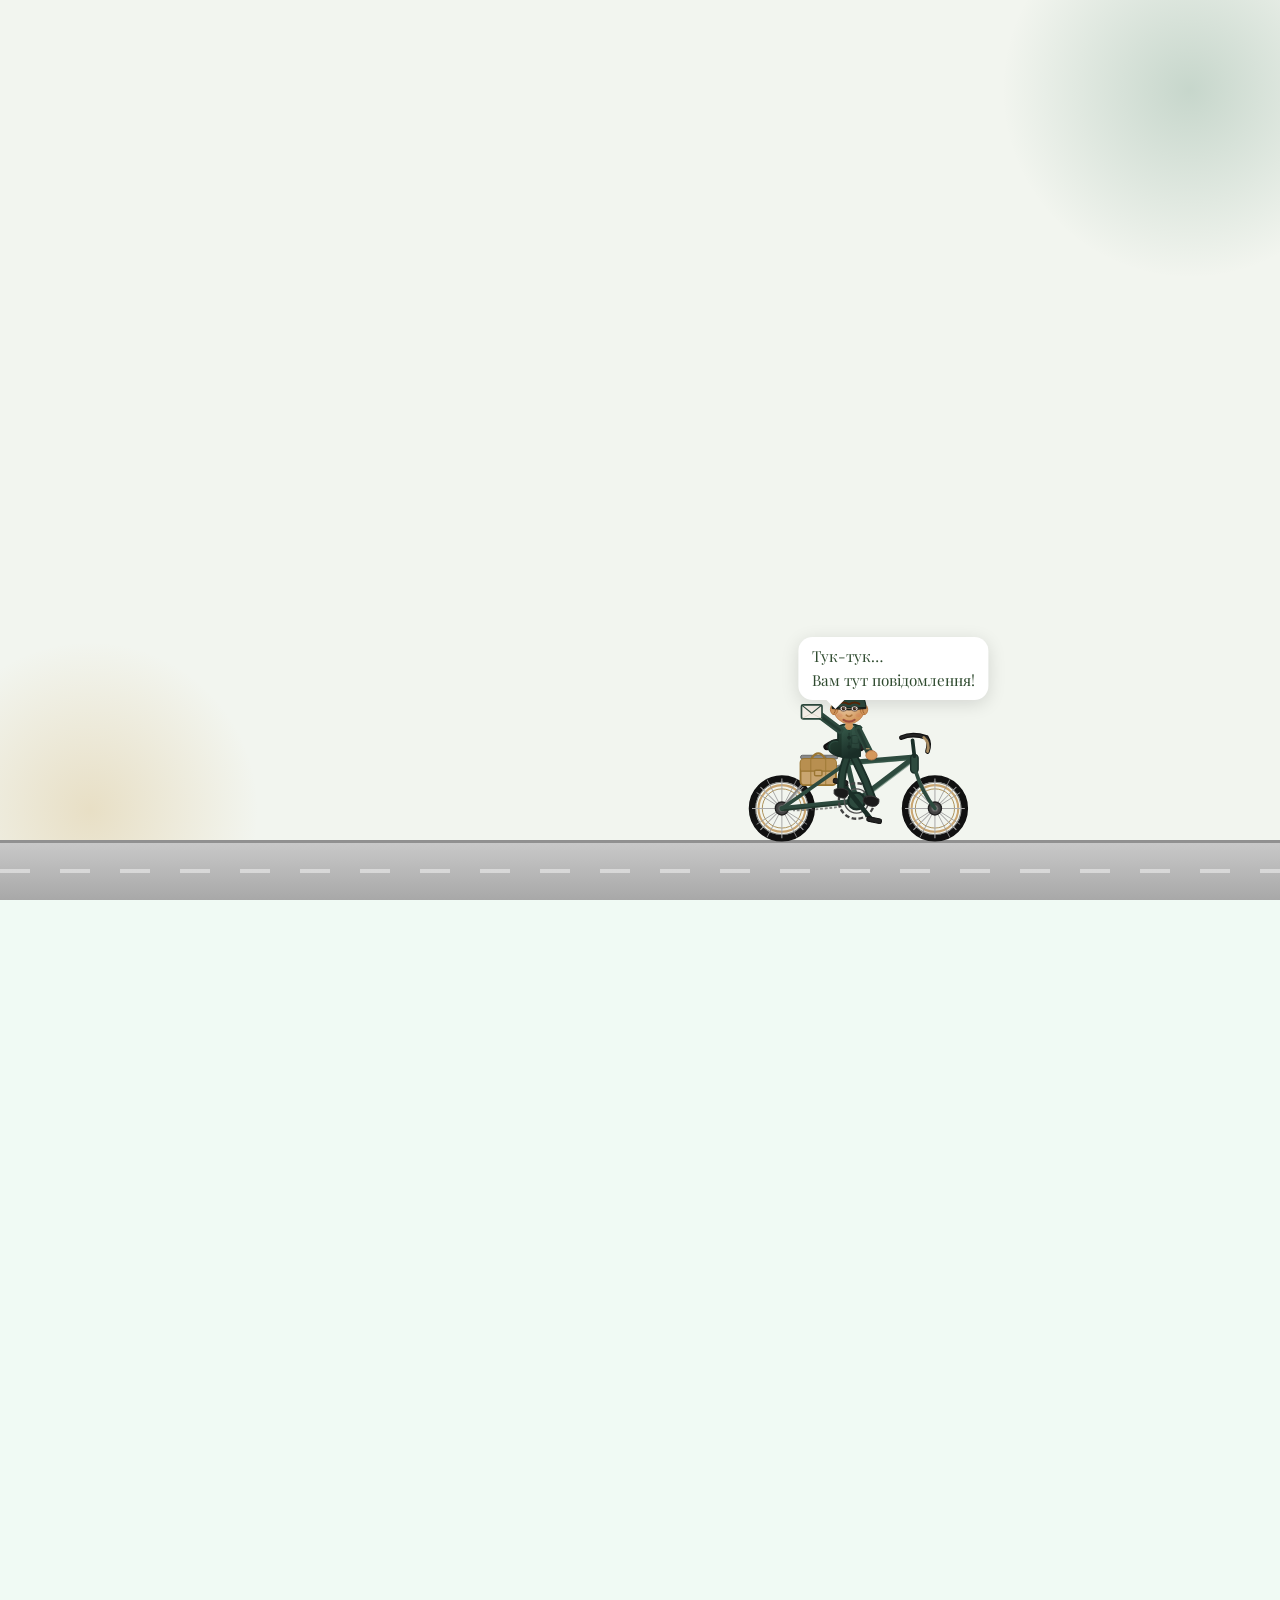
==== index.html @ 5d160efc "Update index.html" ====
<!DOCTYPE html>
<html lang="en">
<head>
  <meta charset="UTF-8">
  <meta name="viewport" content="width=device-width, initial-scale=1.0">
  <title>Михайло &amp; Яна — Весілля · 23 серпня 2026</title>
  <link rel="preconnect" href="https://fonts.googleapis.com">
  <link rel="preconnect" href="https://fonts.gstatic.com" crossorigin>
  <link href="https://fonts.googleapis.com/css2?family=Playfair+Display:ital,wght@0,300;0,400;0,700;1,400;1,700&display=swap" rel="stylesheet">
  <link rel="stylesheet" href="styles.css">
</head>
<body>

<!-- ═══ INTRO OVERLAY ═══ -->
<div id="intro-overlay">
  <div class="orb orb-top"></div>
  <div class="orb orb-bot"></div>
  <div id="road"></div>

  <!-- Bicycle postman (realistic, dark green) -->
  <div id="postman-group">
    <div id="speechBubble">Тук-тук…<br>Вам тут повідомлення!</div>
    <svg id="postman-svg" viewBox="0 0 300 185" xmlns="http://www.w3.org/2000/svg">
      <defs>
        <radialGradient id="pgSkin" cx="40%" cy="35%" r="60%">
          <stop offset="0%" stop-color="#f8dfc0"/>
          <stop offset="100%" stop-color="#d4985c"/>
        </radialGradient>
        <linearGradient id="pgJacket" x1="0" y1="0" x2="0.5" y2="1">
          <stop offset="0%" stop-color="#3d6654"/>
          <stop offset="100%" stop-color="#1a2e27"/>
        </linearGradient>
      </defs>

      <!-- ── REAR WHEEL ── -->
      <g class="wheel" style="transform-origin:68px 128px">
        <circle cx="68" cy="128" r="32" fill="none" stroke="#111" stroke-width="7"/>
        <circle cx="68" cy="128" r="28" fill="none" stroke="#222" stroke-width="0.6"/>
        <circle cx="68" cy="128" r="25" fill="none" stroke="#c9a570" stroke-width="2.2"/>
        <circle cx="68" cy="128" r="21" fill="none" stroke="#a08040" stroke-width="0.9"/>
        <!-- 8 spokes -->
        <line x1="68" y1="96"  x2="68"  y2="160" stroke="#aaa" stroke-width="1.1"/>
        <line x1="36" y1="128" x2="100" y2="128" stroke="#aaa" stroke-width="1.1"/>
        <line x1="45" y1="105" x2="91"  y2="151" stroke="#aaa" stroke-width="1.1"/>
        <line x1="91" y1="105" x2="45"  y2="151" stroke="#aaa" stroke-width="1.1"/>
        <line x1="52" y1="97"  x2="84"  y2="159" stroke="#999" stroke-width="0.9"/>
        <line x1="84" y1="97"  x2="52"  y2="159" stroke="#999" stroke-width="0.9"/>
        <line x1="41" y1="111" x2="95"  y2="145" stroke="#999" stroke-width="0.9"/>
        <line x1="95" y1="111" x2="41"  y2="145" stroke="#999" stroke-width="0.9"/>
        <!-- Hub -->
        <circle cx="68" cy="128" r="7"   fill="#444" stroke="#222" stroke-width="1.5"/>
        <circle cx="68" cy="128" r="3.5" fill="#777" stroke="#555" stroke-width="0.8"/>
        <circle cx="68" cy="128" r="1.5" fill="#aaa"/>
      </g>

      <!-- ── FRONT WHEEL ── -->
      <g class="wheel" style="transform-origin:232px 128px">
        <circle cx="232" cy="128" r="32" fill="none" stroke="#111" stroke-width="7"/>
        <circle cx="232" cy="128" r="28" fill="none" stroke="#222" stroke-width="0.6"/>
        <circle cx="232" cy="128" r="25" fill="none" stroke="#c9a570" stroke-width="2.2"/>
        <circle cx="232" cy="128" r="21" fill="none" stroke="#a08040" stroke-width="0.9"/>
        <line x1="232" y1="96"  x2="232" y2="160" stroke="#aaa" stroke-width="1.1"/>
        <line x1="200" y1="128" x2="264" y2="128" stroke="#aaa" stroke-width="1.1"/>
        <line x1="209" y1="105" x2="255" y2="151" stroke="#aaa" stroke-width="1.1"/>
        <line x1="255" y1="105" x2="209" y2="151" stroke="#aaa" stroke-width="1.1"/>
        <line x1="216" y1="97"  x2="248" y2="159" stroke="#999" stroke-width="0.9"/>
        <line x1="248" y1="97"  x2="216" y2="159" stroke="#999" stroke-width="0.9"/>
        <line x1="205" y1="111" x2="259" y2="145" stroke="#999" stroke-width="0.9"/>
        <line x1="259" y1="111" x2="205" y2="145" stroke="#999" stroke-width="0.9"/>
        <circle cx="232" cy="128" r="7"   fill="#444" stroke="#222" stroke-width="1.5"/>
        <circle cx="232" cy="128" r="3.5" fill="#777" stroke="#555" stroke-width="0.8"/>
        <circle cx="232" cy="128" r="1.5" fill="#aaa"/>
      </g>

      <!-- ── REAR RACK ── -->
      <line x1="68"  y1="128" x2="100" y2="90"  stroke="#888" stroke-width="2.2" stroke-linecap="round"/>
      <line x1="100" y1="90"  x2="130" y2="82"  stroke="#888" stroke-width="2.2" stroke-linecap="round"/>
      <rect x="88" y="71" width="40" height="4" rx="2" fill="#888" stroke="#666" stroke-width="1"/>
      <line x1="100" y1="72" x2="100" y2="75" stroke="#666" stroke-width="1.2"/>
      <line x1="115" y1="72" x2="115" y2="75" stroke="#666" stroke-width="1.2"/>

      <!-- ── MAILBAG ── -->
      <rect x="88" y="75" width="38" height="28" rx="4" fill="#c9a570" stroke="#9a7530" stroke-width="2"/>
      <rect x="88" y="75" width="38" height="13" rx="4" fill="#b88f50"/>
      <line x1="88"  y1="88" x2="126" y2="88" stroke="#9a7530" stroke-width="1.5"/>
      <line x1="99"  y1="75" x2="99"  y2="103" stroke="#9a7530" stroke-width="0.9"/>
      <line x1="115" y1="75" x2="115" y2="103" stroke="#9a7530" stroke-width="0.9"/>
      <path d="M100,74 Q107,64 114,74" fill="none" stroke="#9a7530" stroke-width="2.5" stroke-linecap="round"/>
      <rect x="103" y="87" width="8" height="6" rx="1.5" fill="#c9a570" stroke="#9a7530" stroke-width="1.5"/>

      <!-- ── BICYCLE FRAME ── -->
      <line x1="148" y1="120" x2="68"  y2="128" stroke="#2d4a3e" stroke-width="5.5" stroke-linecap="round"/>
      <line x1="148" y1="122" x2="68"  y2="130" stroke="#1a2d22" stroke-width="1.8" stroke-linecap="round" opacity="0.6"/>
      <line x1="68"  y1="128" x2="138" y2="79"  stroke="#2d4a3e" stroke-width="4"   stroke-linecap="round"/>
      <line x1="138" y1="79"  x2="148" y2="120" stroke="#2d4a3e" stroke-width="5.5" stroke-linecap="round"/>
      <line x1="138" y1="79"  x2="210" y2="73"  stroke="#2d4a3e" stroke-width="5.5" stroke-linecap="round"/>
      <line x1="140" y1="81"  x2="210" y2="75"  stroke="#3d6050" stroke-width="2"   stroke-linecap="round" opacity="0.5"/>
      <line x1="210" y1="73"  x2="148" y2="120" stroke="#2d4a3e" stroke-width="5.5" stroke-linecap="round"/>
      <line x1="212" y1="75"  x2="150" y2="122" stroke="#3d6050" stroke-width="2"   stroke-linecap="round" opacity="0.5"/>
      <!-- Head tube -->
      <rect x="206" y="70" width="8" height="20" rx="4" fill="#2d4a3e" stroke="#1a2e27" stroke-width="1.5"/>
      <!-- Fork (curved) -->
      <path d="M212,90 Q218,110 232,128" fill="none" stroke="#2d4a3e" stroke-width="4" stroke-linecap="round"/>
      <!-- BB shell -->
      <circle cx="148" cy="120" r="9" fill="#2d4a3e" stroke="#1a2e27" stroke-width="2.5"/>
      <!-- Chain ring -->
      <circle cx="148" cy="120" r="19" fill="none" stroke="#444" stroke-width="2.5" stroke-dasharray="5 2.5"/>
      <circle cx="148" cy="120" r="13" fill="none" stroke="#555" stroke-width="1.5"/>
      <!-- Chain (lower run) -->
      <path d="M132,126 Q100,130 80,130" fill="none" stroke="#444" stroke-width="2" stroke-dasharray="3 2" opacity="0.6"/>
      <!-- Seat post -->
      <line x1="138" y1="79" x2="133" y2="60" stroke="#1a2e27" stroke-width="3.5" stroke-linecap="round"/>
      <!-- Saddle -->
      <path d="M116,62 Q126,54 140,57 Q149,58 153,63" fill="none" stroke="#111" stroke-width="7"   stroke-linecap="round"/>
      <path d="M117,62 Q127,55 141,58 Q150,59 154,63" fill="none" stroke="#3a3a3a" stroke-width="3.5" stroke-linecap="round" opacity="0.5"/>
      <!-- Stem -->
      <line x1="210" y1="72" x2="208" y2="55" stroke="#1a2e27" stroke-width="4" stroke-linecap="round"/>
      <!-- Handlebars (drop bar) -->
      <path d="M196,52 Q208,47 223,52 Q227,58 224,67" fill="none" stroke="#111"   stroke-width="5"   stroke-linecap="round"/>
      <path d="M196,52 Q208,47 223,52 Q227,58 224,67" fill="none" stroke="#3a3a3a" stroke-width="2.5" stroke-linecap="round" opacity="0.5"/>
      <!-- Bar tape -->
      <path d="M220,52 Q227,58 224,67" fill="none" stroke="#c9a570" stroke-width="3" stroke-linecap="round" opacity="0.8"/>

      <!-- ── PEDALS ── -->
      <g class="pedal" style="transform-origin:148px 120px">
        <line x1="148" y1="120" x2="164" y2="140" stroke="#1a2e27" stroke-width="5" stroke-linecap="round"/>
        <rect x="159" y="138" width="16" height="5" rx="2" fill="#222" stroke="#111" stroke-width="1" transform="rotate(12 167 140)"/>
        <line x1="148" y1="120" x2="132" y2="100" stroke="#1a2e27" stroke-width="5" stroke-linecap="round"/>
        <rect x="123" y="97"  width="16" height="5" rx="2" fill="#222" stroke="#111" stroke-width="1" transform="rotate(12 131 99)"/>
      </g>

      <!-- ── RIDER LEGS ── -->
      <!-- Right leg (thigh + shin, forward/down) -->
      <path d="M143,69 Q156,92 165,118" fill="none" stroke="#1a2e27" stroke-width="9" stroke-linecap="round" stroke-linejoin="round"/>
      <path d="M143,69 Q156,92 165,118" fill="none" stroke="#2d4a3e" stroke-width="5" stroke-linecap="round" stroke-linejoin="round" opacity="0.7"/>
      <!-- Left leg (thigh + shin, back/up) -->
      <path d="M140,68 Q130,90 132,112" fill="none" stroke="#1a2e27" stroke-width="9" stroke-linecap="round" stroke-linejoin="round"/>
      <path d="M140,68 Q130,90 132,112" fill="none" stroke="#2d4a3e" stroke-width="5" stroke-linecap="round" stroke-linejoin="round" opacity="0.7"/>
      <!-- Right shoe -->
      <path d="M156,116 Q163,112 172,118 Q173,125 166,126 Q157,125 155,120 Z" fill="#1a1a1a" stroke="#333" stroke-width="1"/>
      <path d="M158,116 Q164,113 170,117" fill="none" stroke="#444" stroke-width="0.8"/>
      <!-- Left shoe -->
      <path d="M124,108 Q131,104 139,109 Q140,116 134,117 Q126,116 124,112 Z" fill="#1a1a1a" stroke="#333" stroke-width="1"/>

      <!-- ── TORSO / JACKET (upright, bigger, butt on saddle) ── -->
      <path d="M128,72 Q116,68 118,60 Q120,54 128,55 L128,40 Q140,35 152,40 L152,72 Q140,76 128,72 Z" fill="url(#pgJacket)" stroke="#1a2e27" stroke-width="1.5"/>
      <!-- Shadow side (left/back) -->
      <path d="M128,72 Q118,68 120,60 Q122,56 128,57 L128,40 L132,40 L132,72 Z" fill="#0f1e18" opacity="0.4"/>
      <!-- Chest highlight (right/front) -->
      <path d="M143,42 Q148,42 151,44 L151,64 Q146,63 143,63 Z" fill="#3d6050" opacity="0.35"/>
      <!-- White collar -->
      <path d="M135,40 Q140,36 145,40" fill="#f0ece4" stroke="#d4cec0" stroke-width="0.8"/>
      <path d="M136,41 Q140,37 144,41" fill="none" stroke="#c8c0b0" stroke-width="1.2"/>
      <!-- Zipper line -->
      <line x1="140" y1="42" x2="140" y2="72" stroke="#1a2e27" stroke-width="1.5" stroke-dasharray="3 2" opacity="0.5"/>
      <!-- Buttons -->
      <circle cx="140" cy="52" r="2" fill="#1a2e27"/>
      <circle cx="140" cy="62" r="2" fill="#1a2e27"/>
      <!-- Chest pocket -->
      <path d="M143,50 Q148,49 150,51 L150,58 Q147,59 143,58 Z" fill="none" stroke="#1a2e27" stroke-width="1" opacity="0.5"/>
      <!-- Epaulette (right shoulder) -->
      <path d="M147,40 Q152,38 154,41 L152,46 Q149,45 147,46 Z" fill="#255040" stroke="#1a2e27" stroke-width="0.8"/>

      <!-- ── NECK ── -->
      <line x1="140" y1="32" x2="140" y2="40" stroke="#d4985c" stroke-width="8" stroke-linecap="round"/>

      <!-- ── RIGHT ARM (hangs down) ── -->
      <line x1="150" y1="44" x2="162" y2="68" stroke="#2d4a3e" stroke-width="8"   stroke-linecap="round"/>
      <line x1="150" y1="44" x2="160" y2="66" stroke="#1a2e27" stroke-width="3"   stroke-linecap="round" opacity="0.5"/>
      <line x1="158" y1="64" x2="162" y2="64" stroke="#c9a570" stroke-width="1.5" opacity="0.8"/>
      <!-- Hand -->
      <ellipse cx="164" cy="71" rx="6" ry="5" fill="#d4985c" stroke="#b8784c" stroke-width="1"/>

      <!-- ── LEFT ARM (throwing) ── -->
      <g id="throw-arm" style="transform-box:view-box">
        <line x1="130" y1="44" x2="106" y2="26" stroke="#2d4a3e" stroke-width="8"   stroke-linecap="round"/>
        <line x1="130" y1="44" x2="108" y2="28" stroke="#1a2e27" stroke-width="3"   stroke-linecap="round" opacity="0.5"/>
        <line x1="110" y1="27" x2="108" y2="31" stroke="#c9a570" stroke-width="1.5" opacity="0.8"/>
        <!-- Hand -->
        <ellipse cx="104" cy="25" rx="6" ry="5" fill="#d4985c" stroke="#b8784c" stroke-width="1"/>
        <!-- Small envelope in hand -->
        <g id="arm-envelope">
          <rect x="89" y="17" width="22" height="15" rx="2" fill="#f5f0e8" stroke="#2d4a3e" stroke-width="1.8"/>
          <polyline points="89,17 100,26 111,17" fill="none" stroke="#2d4a3e" stroke-width="1.2"/>
          <line x1="89" y1="32" x2="100" y2="26" stroke="#c0b8a0" stroke-width="0.8" opacity="0.5"/>
          <line x1="111" y1="32" x2="100" y2="26" stroke="#c0b8a0" stroke-width="0.8" opacity="0.5"/>
        </g>
      </g>

      <!-- ── HEAD (front-facing) ── -->
      <circle cx="140" cy="20" r="17" fill="url(#pgSkin)" stroke="#c8885a" stroke-width="1"/>
      <!-- Left ear -->
      <ellipse cx="124" cy="22" rx="4" ry="5.5" fill="#d4985c" stroke="#b87840" stroke-width="1"/>
      <path d="M124,18 Q127,22 124,26" fill="none" stroke="#a06030" stroke-width="1" stroke-linecap="round"/>
      <!-- Right ear -->
      <ellipse cx="156" cy="22" rx="4" ry="5.5" fill="#d4985c" stroke="#b87840" stroke-width="1"/>
      <path d="M156,18 Q153,22 156,26" fill="none" stroke="#a06030" stroke-width="1" stroke-linecap="round"/>

      <!-- ── CAP (front-facing) ── -->
      <path d="M122,20 Q122,3 140,2 Q158,3 158,20 Z" fill="#2d4a3e" stroke="#1a2e27" stroke-width="1.2"/>
      <!-- Cap top seam -->
      <path d="M130,5 Q140,3 150,5" fill="none" stroke="#1a2e27" stroke-width="0.9" opacity="0.4"/>
      <!-- Top button -->
      <circle cx="140" cy="3" r="2.8" fill="#c9a570" stroke="#a07030" stroke-width="0.8"/>
      <!-- Visor (front, shallow brim) -->
      <path d="M122,20 Q140,23 158,20 L158,21 Q140,24 122,21 Z" fill="#1a2e27" stroke="#111" stroke-width="0.8"/>

      <!-- ── FACE (front-facing) ── -->
      <!-- Eyebrows -->
      <path d="M129,16 Q134,13 139,16" fill="none" stroke="#5a2808" stroke-width="2.2" stroke-linecap="round"/>
      <path d="M141,16 Q146,13 151,16" fill="none" stroke="#5a2808" stroke-width="2.2" stroke-linecap="round"/>
      <!-- Left eye -->
      <ellipse cx="134" cy="21" rx="3.5" ry="2.8" fill="white" stroke="#3a2010" stroke-width="0.7"/>
      <circle cx="134" cy="21" r="2" fill="#4a3020"/>
      <circle cx="134" cy="21" r="1" fill="#180800"/>
      <circle cx="134.5" cy="20.3" r="0.6" fill="white"/>
      <!-- Right eye -->
      <ellipse cx="146" cy="21" rx="3.5" ry="2.8" fill="white" stroke="#3a2010" stroke-width="0.7"/>
      <circle cx="146" cy="21" r="2" fill="#4a3020"/>
      <circle cx="146" cy="21" r="1" fill="#180800"/>
      <circle cx="146.5" cy="20.3" r="0.6" fill="white"/>
      <!-- Nose -->
      <path d="M137,28 Q140,31 143,28" fill="none" stroke="#b07840" stroke-width="1.6" stroke-linecap="round"/>
      <!-- Mouth -->
      <path d="M134,33 Q140,37 146,33" fill="none" stroke="#a05040" stroke-width="2.2" stroke-linecap="round"/>
      <!-- Cheeks blush -->
      <ellipse cx="130" cy="28" rx="3" ry="2" fill="#d06050" opacity="0.18"/>
      <ellipse cx="150" cy="28" rx="3" ry="2" fill="#d06050" opacity="0.18"/>
    </svg>
  </div>

  <!-- Envelope: dark green, realistic, flies in then clickable -->
  <div id="env-wrapper">
    <svg id="envelope-svg" viewBox="0 0 260 175" xmlns="http://www.w3.org/2000/svg">
      <defs>
        <linearGradient id="envBodyGrad" x1="0" y1="0" x2="0" y2="1">
          <stop offset="0%"   stop-color="#3d6652"/>
          <stop offset="50%"  stop-color="#2d4a3e"/>
          <stop offset="100%" stop-color="#1a3028"/>
        </linearGradient>
        <linearGradient id="envFlapGrad" x1="0" y1="0" x2="0" y2="1">
          <stop offset="0%"   stop-color="#4e7f68"/>
          <stop offset="100%" stop-color="#2d4a3e"/>
        </linearGradient>
        <linearGradient id="envShadowL" x1="0" y1="0" x2="1" y2="0">
          <stop offset="0%"   stop-color="#0f2018" stop-opacity="0.45"/>
          <stop offset="100%" stop-color="#0f2018" stop-opacity="0"/>
        </linearGradient>
        <linearGradient id="envShadowR" x1="1" y1="0" x2="0" y2="0">
          <stop offset="0%"   stop-color="#0f2018" stop-opacity="0.45"/>
          <stop offset="100%" stop-color="#0f2018" stop-opacity="0"/>
        </linearGradient>
        <radialGradient id="sealGrad" cx="38%" cy="32%" r="65%">
          <stop offset="0%"   stop-color="#f0cc6e"/>
          <stop offset="55%"  stop-color="#c9a046"/>
          <stop offset="100%" stop-color="#8c6020"/>
        </radialGradient>
      </defs>

      <!-- Ground shadow -->
      <ellipse cx="130" cy="171" rx="96" ry="6" fill="rgba(0,0,0,0.22)"/>

      <!-- Envelope body -->
      <rect x="8" y="52" width="244" height="116" rx="8" fill="url(#envBodyGrad)" stroke="#0f2018" stroke-width="2"/>

      <!-- Side depth shadows -->
      <rect x="8"   y="52" width="55" height="116" rx="0" fill="url(#envShadowL)" style="border-radius:8px 0 0 8px"/>
      <rect x="197" y="52" width="55" height="116" rx="0" fill="url(#envShadowR)"/>

      <!-- Fold crease lines -->
      <line x1="8"   y1="52"  x2="130" y2="116" stroke="#0f2018" stroke-width="1.2" opacity="0.55"/>
      <line x1="252" y1="52"  x2="130" y2="116" stroke="#0f2018" stroke-width="1.2" opacity="0.55"/>
      <line x1="8"   y1="168" x2="130" y2="116" stroke="#0f2018" stroke-width="1"   opacity="0.35"/>
      <line x1="252" y1="168" x2="130" y2="116" stroke="#0f2018" stroke-width="1"   opacity="0.35"/>

      <!-- Bottom lining peek -->
      <polygon points="8,168 130,116 252,168" fill="#c8e8d0" opacity="0.10"/>

      <!-- Gold inner frame -->
      <rect x="15" y="59" width="230" height="102" rx="5" fill="none" stroke="#c9a570" stroke-width="0.9" opacity="0.5"/>

      <!-- Flap inner face -->
      <polygon points="18,53 242,53 130,108" fill="#3a5f4f" opacity="0.85"/>

      <!-- Flap (rotates on click) -->
      <polygon id="env-flap" points="8,52 252,52 130,118"
               fill="url(#envFlapGrad)" stroke="#0f2018" stroke-width="2" stroke-linejoin="round"/>
      <!-- Flap top highlight -->
      <line x1="10" y1="53" x2="250" y2="53" stroke="#5a8f72" stroke-width="1.2" opacity="0.4"/>

      <!-- Wax seal -->
      <g id="env-seal">
        <circle cx="132" cy="103" r="24" fill="rgba(0,0,0,0.18)"/>
        <g stroke="#c9a570" stroke-width="2.2" opacity="0.4">
          <line x1="130" y1="70"  x2="130" y2="78"/>
          <line x1="130" y1="122" x2="130" y2="130"/>
          <line x1="98"  y1="100" x2="106" y2="100"/>
          <line x1="154" y1="100" x2="162" y2="100"/>
          <line x1="108" y1="78"  x2="114" y2="84"/>
          <line x1="146" y1="116" x2="152" y2="122"/>
          <line x1="152" y1="78"  x2="146" y2="84"/>
          <line x1="108" y1="116" x2="114" y2="122"/>
        </g>
        <circle cx="130" cy="100" r="23" fill="url(#sealGrad)" stroke="#7a5018" stroke-width="1.5"/>
        <circle cx="130" cy="100" r="19" fill="none" stroke="#7a5018" stroke-width="0.8" opacity="0.65"/>
        <circle cx="130" cy="100" r="15" fill="none" stroke="#7a5018" stroke-width="0.5" opacity="0.45"/>
        <!-- M&Y embossed -->
        <text x="131" y="106" text-anchor="middle" font-size="13" font-family="Georgia,serif" fill="#f5d98a" font-weight="bold" letter-spacing="2" opacity="0.5">M&amp;Y</text>
        <text x="130" y="105" text-anchor="middle" font-size="13" font-family="Georgia,serif" fill="#5a3a08" font-weight="bold" letter-spacing="2">M&amp;Y</text>
        <ellipse cx="120" cy="91" rx="6" ry="3.5" fill="white" opacity="0.20" transform="rotate(-30,120,91)"/>
      </g>

      <!-- Corner ornaments -->
      <circle cx="22"  cy="68"  r="2.5" fill="#c9a570" opacity="0.6"/>
      <circle cx="238" cy="68"  r="2.5" fill="#c9a570" opacity="0.6"/>
      <circle cx="22"  cy="155" r="2.5" fill="#c9a570" opacity="0.6"/>
      <circle cx="238" cy="155" r="2.5" fill="#c9a570" opacity="0.6"/>
    </svg>
    <p id="click-hint">Натисніть, щоб відкрити ✉</p>
  </div>
</div>


<!-- ═══ MAIN CONTENT ═══ -->
<div id="main-content">

<nav>
  <a href="#details">Деталі</a>
  <a href="#timeline">Розклад</a>
  <a href="#location">Місце</a>
  <a href="#rsvp">Форма</a>
</nav>


<!-- ═══ HERO ═══ -->
<section id="hero">
  <p class="hero-pretitle">Ви запрошені на весілля</p>
  <div class="hero-names">
    Михайло
    <span class="hero-amp">&amp;</span>
    Яна
  </div>
  <div class="divider">
    <svg width="18" height="18" viewBox="0 0 20 20" fill="none" xmlns="http://www.w3.org/2000/svg">
      <path d="M10 1 L11.5 7.5 L18 10 L11.5 12.5 L10 19 L8.5 12.5 L2 10 L8.5 7.5 Z" fill="#c9a570" opacity="0.8"/>
    </svg>
  </div>
  <div class="hero-photo-wrap">
    <img src="us.png" alt="Михайло та Яна" class="hero-photo">
  </div>
  <span class="hero-scroll">Гортати</span>
</section>


<!-- ═══ INVITATION MESSAGE ═══ -->
<section id="invite-message">
  <div class="container">
    <div class="invite-card fade-up">
      <div class="invite-text">
        <h2 class="invite-heading" id="guestMessage"></h2>
        <p class="invite-paragraph">
          З радістю запрошуємо вас розділити з нами найважливіший день —
          день, коли ми станемо родиною.
        </p>
      </div>
      <div class="invite-photos">
        <img src="image1.jpg" alt="" class="invite-photo invite-photo-1">
        <img src="image2.jpg" alt="" class="invite-photo invite-photo-2">
        <img src="image3.jpg" alt="" class="invite-photo invite-photo-3">
      </div>
    </div>
  </div>
</section>


<!-- ═══ CEREMONY DETAILS ═══ -->
<section id="details">
  <div class="container">
    <h2 class="section-title">Деталі святування</h2>
    <div class="detail-cards">

      <div class="detail-card fade-up">
        <span class="detail-icon">🗓</span>
        <div class="detail-label">Дата</div>
        <div class="detail-value">Неділя<br>23 серпня 2026</div>
      </div>

      <div class="detail-card fade-up d1">
        <span class="detail-icon">⛪</span>
        <div class="detail-label">Вінчання</div>
        <div class="detail-value">13:30</div>
        <div class="detail-sub">Храм Різдва Христового,<br>вул. Гетьмана Мазепи,<br>Івано-Франківськ</div>
      </div>

      <div class="detail-card fade-up d2">
        <span class="detail-icon">🤵🥂👰</span>
        <div class="detail-label">Весільна церемонія</div>
        <div class="detail-value">14:30</div>
        <div class="detail-sub">Екосадиба «Будьмо здорові»<br>вул. Івана Франка 45, Хом'яківка<br>Івано-Франківська область</div>
      </div>

    </div>
  </div>
</section>


<!-- ═══ TIMELINE ═══ -->
<section id="timeline">
  <div class="container">
    <span class="section-label">Програма</span>
    <h2 class="section-title">Розклад дня</h2>
    <div class="timeline">

      <div class="tl-item fade-up">
        <div class="tl-dot"></div>
        <div class="tl-card">
          <div class="tl-time">13:30</div>
          <div class="tl-event">Вінчання</div>
          <div class="tl-desc">
            <a href="https://maps.app.goo.gl/f47iTv4KuVq1vcsn8" target="_blank" rel="noopener noreferrer" class="tl-link">
              📍 Храм Різдва Христового
            </a>
          </div>
        </div>
      </div>

      <div class="tl-item fade-up d1">
        <div class="tl-dot"></div>
        <div class="tl-card">
          <div class="tl-time">14:30</div>
          <div class="tl-event">Welcome zone</div>
          <div class="tl-desc">
            <a href="https://maps.app.goo.gl/XbEKXQdFto6DFDTn8" target="_blank" rel="noopener noreferrer" class="tl-link">
              📍 Екосадиба «Будьмо здорові»
            </a>
          </div>
          <div class="tl-desc">Час обіймів та перших келихів шампанського</div>
        </div>
      </div>

      <div class="tl-item fade-up d2">
        <div class="tl-dot"></div>
        <div class="tl-card">
          <div class="tl-time">15:00</div>
          <div class="tl-event">Весільна церемонія</div>
          <div class="tl-desc">Разом плачемо від щастя</div>
        </div>
      </div>

      <div class="tl-item fade-up d3">
        <div class="tl-dot"></div>
        <div class="tl-card">
          <div class="tl-time">15:30</div>
          <div class="tl-event">Привітання</div>
          <div class="tl-desc">Обійми, фото</div>
        </div>
      </div>

      <div class="tl-item fade-up d4">
        <div class="tl-dot"></div>
        <div class="tl-card">
          <div class="tl-time">16:00</div>
          <div class="tl-event">Святковий бенкет</div>
          <div class="tl-desc">Нарешті можна поїсти</div>
        </div>
      </div>

      <div class="tl-item fade-up d5">
        <div class="tl-dot"></div>
        <div class="tl-card">
          <div class="tl-time">17:30</div>
          <div class="tl-event">Перший танець</div>
          <div class="tl-desc">Запускаємо танцювальний марафон</div>
        </div>
      </div>

      <div class="tl-item fade-up d6">
        <div class="tl-dot"></div>
        <div class="tl-card">
          <div class="tl-time">20:30</div>
          <div class="tl-event">Тортик</div>
          <div class="tl-desc">Солодкі моменти та ще більше емоцій</div>
        </div>
      </div>

      <div class="tl-item fade-up d7">
        <div class="tl-dot"></div>
        <div class="tl-card">
          <div class="tl-time">22:30</div>
          <div class="tl-event">Happy end ✨</div>
        </div>
      </div>

    </div>
  </div>
</section>


<!-- ═══ LOCATION ═══ -->
<section id="location">
  <div class="container">
    <span class="section-label">Як нас знайти</span>
    <h2 class="section-title">Місце проведення</h2>
    <div class="map-wrap fade-up">
      <iframe
        src="https://maps.google.com/maps?q=48.848359,24.83144&output=embed&z=16&t=k"
        allowfullscreen
        loading="lazy"
        referrerpolicy="no-referrer-when-downgrade"
        title="Venue location">
      </iframe>
    </div>
    <div class="map-actions fade-up d1">
      <a href="https://maps.app.goo.gl/XbEKXQdFto6DFDTn8" target="_blank" rel="noopener noreferrer" class="btn-map">
        📍 &nbsp;Відкрити в Google Maps
      </a>
    </div>
  </div>
</section>


<!-- ═══ RSVP ═══ -->
<section id="rsvp">
  <div class="container">
    <div class="rsvp-box fade-up">

      <form id="rsvpForm">
        <div class="form-group" id="guestNamesGroup">
          <label>Гості</label>
          <div id="guestNamesList"></div>
          <button type="button" id="addGuestBtn">+ Додати гостя</button>
          <span class="field-error" id="guestsError"></span>
        </div>

        <div class="form-group">
          <label>Чи будете присутні?</label>
          <div class="radio-row">
            <div class="radio-opt">
              <input type="radio" name="attending" id="yes" value="yes">
              <label for="yes">🥂 З радістю приймаю</label>
            </div>
            <div class="radio-opt">
              <input type="radio" name="attending" id="no" value="no">
              <label for="no">😔 На жаль, не зможу</label>
            </div>
          </div>
          <span class="field-error" id="attendingError"></span>
        </div>

        <div class="form-group">
          <label for="message">
            Повідомлення молодятам
            <span style="font-weight:300;text-transform:none;letter-spacing:0;color:var(--text-light)"> — необов'язково</span>
          </label>
          <textarea id="message" placeholder="Поділіться побажаннями або харчовими вподобаннями…"></textarea>
        </div>

        <button type="submit" class="btn-submit">Надіслати ✉</button>
        <p class="rsvp-note">Просимо відповісти до 1 серпня 2026 року</p>
      </form>

      <div class="thank-you" id="thankYou">
        <div class="ty-icon">💌</div>
        <h3>Дякуємо!</h3>
        <p>Ми отримали вашу відповідь і<br>не можемо дочекатися зустрічі з вами.</p>
      </div>

    </div>
  </div>
</section>


<!-- ═══ NO FLOWERS NOTICE ═══ -->
<div class="no-flowers-wrap">
  <div class="no-flowers-note fade-up">
    <div class="divider no-flowers-divider">
      <svg width="22" height="22" viewBox="0 0 24 24" fill="none" xmlns="http://www.w3.org/2000/svg" aria-hidden="true">
        <path d="M12 2 C 6 6, 4 12, 6 20 C 14 18, 20 12, 20 4 C 16 4, 13 4, 12 2 Z"
              fill="none" stroke="#2E4A2E" stroke-width="1.4" stroke-linejoin="round"/>
        <path d="M6 20 C 9 14, 13 9, 19 5" fill="none" stroke="#2E4A2E" stroke-width="1.2" stroke-linecap="round"/>
      </svg>
    </div>
    <h3 class="no-flowers-title">Просимо не дарувати квіти — краще щось, що ми зможемо відкрити, з'їсти, прочитати або згадати через роки</h3>
    <div class="no-flowers-arrow" aria-hidden="true">
      <svg width="18" height="18" viewBox="0 0 24 24" fill="none" xmlns="http://www.w3.org/2000/svg">
        <path d="M12 4 V 20 M5 13 L 12 20 L 19 13" stroke="#2E4A2E" stroke-width="1.6" stroke-linecap="round" stroke-linejoin="round"/>
      </svg>
    </div>
  </div>
</div>


<!-- ═══ FOOTER ═══ -->
<footer>
  <div class="footer-names">Михайло &amp; Яна</div>
  <hr class="footer-divider">
  <p>23 серпня 2026 &nbsp;·&nbsp; З усією нашою любов'ю</p>
</footer>

</div><!-- #main-content -->


<script src="script.js"></script>

</body>
</html>
---- styles.css ----
*, *::before, *::after { box-sizing: border-box; margin: 0; padding: 0; }

:root {
  --rose:       #1a5c3e;
  --rose-light: #2e8c60;
  --rose-dark:  #0f3d26;
  --gold:       #c49030;
  --blush:      #a8d9bc;
  --bg:         #f0faf4;
  --text:       #0d2218;
  --text-mid:   #1e6644;
  --text-light: #4d9e72;
  --white:      #ffffff;

  /* Section palette */
  --sec-green:         #3B5D3B;
  --sec-green-text:    #FFFFFF;
  --sec-green-divider: #7FA677;
  --sec-green-sub:     #D6E5D0;
  --sec-light:         #F2F5EF;
  --sec-light-text:    #2E4A2E;
  --sec-light-sub:     #5C6B5C;
}

html { scroll-behavior: smooth; }

body {
  font-family: 'Playfair Display', serif;
  font-weight: 400;
  color: var(--text);
  background: var(--bg);
  overflow-x: hidden;
}

/* Form fields remain upright for legibility while typing */
input, textarea, select { font-style: normal; }

/* ── NAV ── */
nav {
  position: fixed;
  top: 0; left: 0; right: 0;
  z-index: 100;
  display: flex;
  justify-content: center;
  gap: 2rem;
  padding: 0.9rem 2rem;
  background: rgba(248, 247, 244, 0.92);
  backdrop-filter: blur(10px);
  border-bottom: 1px solid rgba(45, 74, 62, 0.14);
}
nav a {
  text-decoration: none;
  color: var(--text-mid);
  font-size: 0.95rem;
  letter-spacing: 0.04em;
  text-transform: none;
  font-weight: 400;
  transition: color 0.2s;
}
nav a:hover { color: var(--rose); }

/* ── SHARED ── */
section {
  padding: 5.5rem 1.5rem;
  min-height: 100vh;
  display: flex;
  align-items: center;
  justify-content: center;
}
.container { max-width: 900px; margin: 0 auto; width: 100%; }

.section-label {
  display: block;
  text-align: center;
  font-size: 1rem;
  letter-spacing: 0.04em;
  text-transform: none;
  color: var(--sec-light-text);
  font-weight: 400;
  margin-bottom: 0.6rem;
}
.section-title {
  font-family: 'Playfair Display', serif;
  font-weight: 400;
  font-size: clamp(1.8rem, 4vw, 2.6rem);
  text-align: center;
  color: var(--sec-light-text);
  margin-bottom: 3rem;
}
.divider {
  display: flex;
  align-items: center;
  justify-content: center;
  gap: 0.9rem;
  margin: 1.4rem 0;
}
.divider::before,
.divider::after {
  content: '';
  height: 1px;
  width: 56px;
  background: var(--sec-green-divider);
  opacity: 0.85;
}

/* ── HERO ── */
#hero {
  min-height: 100vh;
  background: var(--sec-green);
  display: flex;
  flex-direction: column;
  align-items: center;
  justify-content: center;
  text-align: center;
  padding: 5rem 1.5rem 4rem;
  position: relative;
  overflow: hidden;
}
#hero::before {
  content: '';
  position: absolute;
  top: -80px; right: -80px;
  width: 360px; height: 360px;
  background: radial-gradient(circle, rgba(45,74,62,0.10) 0%, transparent 68%);
  border-radius: 50%;
  pointer-events: none;
}
#hero::after {
  content: '';
  position: absolute;
  bottom: -100px; left: -80px;
  width: 420px; height: 420px;
  background: radial-gradient(circle, rgba(201,165,112,0.1) 0%, transparent 65%);
  border-radius: 50%;
  pointer-events: none;
}

.hero-pretitle {
  font-family: 'Playfair Display', serif;
  font-size: clamp(0.95rem, 1.7vw, 1.15rem);
  letter-spacing: 0.06em;
  text-transform: none;
  color: var(--sec-green-sub);
  font-weight: 400;
  margin-bottom: 1.2rem;
}
.hero-names {
  font-family: 'Playfair Display', serif;
  font-size: clamp(2.8rem, 8vw, 5.5rem);
  font-weight: 400;
  color: var(--sec-green-text);
  line-height: 1.15;
  text-shadow: 0 2px 24px rgba(0, 0, 0, 0.18);
}
.hero-amp {
  display: inline;
  font-weight: 400;
  font-size: clamp(2rem, 5vw, 4rem);
  color: var(--gold);
}
.hero-date {
  font-family: 'Playfair Display', serif;
  font-size: clamp(1rem, 2.5vw, 1.35rem);
  color: var(--sec-green-sub);
  letter-spacing: 0.14em;
  margin-top: 1rem;
}
.hero-message {
  font-family: 'Playfair Display', serif;
  font-size: clamp(1rem, 2.5vw, 1.35rem);
  color: var(--sec-green-sub);
  letter-spacing: 0.14em;
  margin-top: 1.2rem;
}
.hero-photo-wrap {
  margin-top: 1.4rem;
  border-radius: 18px;
  overflow: hidden;
  box-shadow:
    0 4px 12px rgba(15,61,38,0.20),
    0 16px 40px rgba(15,61,38,0.22),
    0 32px 64px rgba(15,61,38,0.18),
    0 2px 6px rgba(0,0,0,0.12);
  max-width: 720px;
  width: 92%;
  max-height: 60vh;
}
.hero-photo {
  width: 100%;
  height: 100%;
  display: block;
  object-fit: cover;
}

.hero-scroll {
  position: absolute;
  bottom: 2rem;
  left: 50%;
  transform: translateX(-50%);
  display: flex;
  flex-direction: column;
  align-items: center;
  gap: 0.35rem;
  color: var(--sec-green-sub);
  font-size: 0.9rem;
  letter-spacing: 0.04em;
  text-transform: none;
  animation: bob 2.2s ease-in-out infinite;
}
.hero-scroll::after { content: '↓'; font-size: 0.9rem; }
@keyframes bob {
  0%, 100% { transform: translateX(-50%) translateY(0); }
  50%       { transform: translateX(-50%) translateY(7px); }
}

/* ── INVITATION MESSAGE ── */
#invite-message { background: var(--sec-light); }
.invite-card {
  display: grid;
  grid-template-columns: 1fr 1fr;
  gap: 2.5rem;
  align-items: center;
  background: linear-gradient(140deg, #fff 55%, #e3ecdd 100%);
  border: 1px solid rgba(46,74,46,0.15);
  border-radius: 18px;
  padding: 3rem;
  box-shadow: 0 6px 28px rgba(46,74,46,0.08);
}
.invite-text { padding-right: 1rem; }
.invite-heading {
  font-family: 'Playfair Display', serif;
  font-weight: 400;
  font-size: clamp(1.6rem, 3.4vw, 2.4rem);
  color: var(--sec-light-text);
  line-height: 1.25;
  margin-bottom: 1.8rem;
}
.invite-heading:empty { display: none; }
.invite-paragraph {
  font-family: 'Playfair Display', serif;
  font-size: clamp(0.95rem, 1.6vw, 1.1rem);
  color: var(--sec-light-sub);
  line-height: 1.65;
}
.invite-photos {
  display: grid;
  grid-template-columns: 1fr 1fr;
  grid-template-rows: 1fr 1fr;
  gap: 1rem;
  height: 100%;
  min-height: 320px;
}
.invite-photo {
  width: 100%;
  height: 100%;
  object-fit: cover;
  border-radius: 10px;
  background: #d8d4c3;
  display: block;
}
.invite-photo-3 { grid-column: 1 / -1; }

@media (max-width: 768px) {
  .invite-card {
    grid-template-columns: 1fr;
    padding: 2rem 1.4rem;
    gap: 2rem;
  }
  .invite-text { padding-right: 0; text-align: center; }
  .invite-photos { min-height: 280px; }
}

/* ── DETAILS ── */
#details { background: var(--sec-light); }
.detail-cards {
  display: grid;
  grid-template-columns: repeat(3, 1fr);
  gap: 1.5rem;
}
.detail-card {
  text-align: center;
  padding: 2.2rem 1.5rem;
  border: 1px solid rgba(46,74,46,0.15);
  border-radius: 14px;
  background: linear-gradient(140deg, #fff 55%, #e3ecdd 100%);
  transition: transform 0.25s, box-shadow 0.25s;
}
.detail-card:hover {
  transform: translateY(-5px);
  box-shadow: 0 10px 30px rgba(46,74,46,0.12);
}
.detail-icon { font-size: 2.1rem; display: block; margin-bottom: 1rem; }
.detail-label {
  font-size: 1rem;
  letter-spacing: 0.04em;
  text-transform: none;
  color: var(--sec-light-text);
  font-weight: 400;
  margin-bottom: 0.45rem;
}
.detail-value {
  font-family: 'Playfair Display', serif;
  font-size: 1.1rem;
  color: var(--sec-light-text);
  line-height: 1.55;
}
.detail-sub {
  font-size: 0.82rem;
  color: var(--sec-light-sub);
  margin-top: 0.3rem;
}

/* ── TIMELINE ── */
#timeline {
  background: var(--sec-green);
}
#timeline .section-label { color: var(--sec-green-sub); }
#timeline .section-title { color: var(--sec-green-text); }
.timeline { position: relative; padding: 0.5rem 0; }
.timeline::before {
  content: '';
  position: absolute;
  left: 50%; top: 0; bottom: 0;
  width: 1px;
  background: linear-gradient(to bottom, transparent, var(--sec-green-divider) 8%, var(--sec-green-divider) 92%, transparent);
  transform: translateX(-50%);
}
.tl-item {
  display: flex;
  align-items: center;
  justify-content: flex-end;
  padding-right: calc(50% + 2.8rem);
  margin-bottom: 2.8rem;
  position: relative;
}
.tl-item:nth-child(even) {
  justify-content: flex-start;
  padding-right: 0;
  padding-left: calc(50% + 2.8rem);
}
.tl-item:last-child { margin-bottom: 0; }
.tl-dot {
  position: absolute;
  left: 50%;
  transform: translateX(-50%);
  width: 13px; height: 13px;
  border-radius: 50%;
  background: var(--rose);
  border: 3px solid var(--white);
  box-shadow: 0 0 0 2px var(--rose-light);
}
.tl-card {
  background: var(--white);
  border-radius: 12px;
  padding: 1.2rem 1.6rem;
  box-shadow: 0 4px 18px rgba(45,74,62,0.10);
  max-width: 290px;
  width: 100%;
}
.tl-time {
  font-size: 1.05rem;
  letter-spacing: 0.02em;
  text-transform: none;
  color: var(--rose);
  font-weight: 400;
  margin-bottom: 0.25rem;
}
.tl-event {
  font-family: 'Playfair Display', serif;
  font-size: 1.15rem;
  color: var(--text);
}
.tl-desc {
  font-size: 0.83rem;
  color: var(--text-light);
  margin-top: 0.2rem;
}

/* ── LOCATION ── */
#location { background: var(--sec-light); }
.map-wrap {
  border-radius: 18px;
  overflow: hidden;
  box-shadow: 0 8px 36px rgba(0,0,0,0.09);
  margin-bottom: 1.8rem;
}
.map-wrap iframe {
  width: 100%;
  height: 390px;
  border: none;
  display: block;
}
.map-actions { text-align: center; }
.btn-map {
  display: inline-flex;
  align-items: center;
  gap: 0.5rem;
  padding: 0.85rem 2.2rem;
  background: var(--rose);
  color: #fff;
  text-decoration: none;
  border-radius: 50px;
  font-size: 1rem;
  font-weight: 400;
  letter-spacing: 0.02em;
  transition: background 0.2s, transform 0.2s;
}
.btn-map:hover { background: var(--rose-dark); transform: translateY(-2px); }

/* ── RSVP ── */
#rsvp {
  background: var(--sec-green);
}
#rsvp .section-label { color: var(--sec-green-sub); }
#rsvp .section-title { color: var(--sec-green-text); }
.rsvp-box {
  max-width: 580px;
  margin: 0 auto;
  background: var(--white);
  border-radius: 18px;
  padding: 2.8rem;
  box-shadow: 0 8px 36px rgba(45,74,62,0.12);
}
.form-group { margin-bottom: 2.2rem; }
.field-error {
  display: block;
  margin-top: 0.4rem;
  font-size: 0.78rem;
  color: #c0392b;
  letter-spacing: 0.03em;
  min-height: 1em;
}
label {
  display: block;
  font-size: 1rem;
  letter-spacing: 0.02em;
  text-transform: none;
  color: var(--rose);
  font-weight: 400;
  margin-bottom: 0.5rem;
}
input[type="text"],
input[type="number"],
textarea {
  width: 100%;
  padding: 0.78rem 1rem;
  border: 1px solid rgba(45,74,62,0.20);
  border-radius: 9px;
  font-family: 'Playfair Display', serif;
  font-size: 0.95rem;
  color: var(--text);
  background: #eaf7f0;
  outline: none;
  transition: border-color 0.2s, box-shadow 0.2s;
}
input:focus, textarea:focus {
  border-color: var(--rose);
  box-shadow: 0 0 0 3px rgba(45,74,62,0.10);
}
textarea { resize: vertical; min-height: 95px; }

.radio-row { display: flex; gap: 1rem; }
.radio-opt { flex: 1; }
.radio-opt input { display: none; }
.radio-opt label {
  display: flex;
  align-items: center;
  justify-content: center;
  gap: 0.45rem;
  padding: 0.78rem 0.5rem;
  border: 1px solid rgba(45,74,62,0.20);
  border-radius: 9px;
  cursor: pointer;
  font-size: 1rem;
  font-weight: 400;
  letter-spacing: 0.02em;
  text-transform: none;
  color: var(--text-mid);
  background: #eaf7f0;
  transition: all 0.18s;
}
.radio-opt input:checked + label {
  background: var(--rose);
  border-color: var(--rose);
  color: #fff;
}

.guest-name-row {
  display: flex;
  gap: 0.5rem;
  margin-bottom: 0.6rem;
  align-items: center;
}
.guest-name-row input { margin-bottom: 0; }
.btn-remove-guest {
  flex-shrink: 0;
  width: 32px; height: 32px;
  border: 1px solid rgba(45,74,62,0.20);
  border-radius: 50%;
  background: transparent;
  color: var(--text-light);
  font-size: 1.1rem;
  line-height: 1;
  cursor: pointer;
  transition: background 0.18s, color 0.18s;
  display: flex; align-items: center; justify-content: center;
}
.btn-remove-guest:hover { background: var(--rose); color: #fff; border-color: var(--rose); }

#addGuestBtn {
  margin-top: 0.6rem;
  padding: 0.55rem 1.2rem;
  background: transparent;
  border: 1px dashed rgba(45,74,62,0.35);
  border-radius: 9px;
  color: var(--rose);
  font-family: 'Playfair Display', serif;
  font-size: 1rem;
  font-weight: 400;
  letter-spacing: 0.02em;
  cursor: pointer;
  transition: background 0.18s, border-color 0.18s;
  width: 100%;
}
#addGuestBtn:hover { background: rgba(45,74,62,0.06); border-color: var(--rose); }

.btn-submit {
  width: 100%;
  padding: 1rem;
  background: var(--rose);
  color: #fff;
  border: none;
  border-radius: 50px;
  font-family: 'Playfair Display', serif;
  font-size: 1.1rem;
  font-weight: 400;
  letter-spacing: 0.02em;
  text-transform: none;
  cursor: pointer;
  margin-top: 0.4rem;
  transition: background 0.2s, transform 0.15s;
}
.btn-submit:hover  { background: var(--rose-dark); transform: translateY(-2px); }
.btn-submit:active { transform: translateY(0); }

.rsvp-note {
  text-align: center;
  font-size: 0.78rem;
  color: var(--text-light);
  margin-top: 1rem;
}

.thank-you {
  display: none;
  text-align: center;
  padding: 2.5rem 1rem;
}
.thank-you.show { display: block; }
.ty-icon { font-size: 3.2rem; margin-bottom: 1rem; }
.thank-you h3 {
  font-family: 'Playfair Display', serif;
  font-weight: 400;
  font-size: 1.9rem;
  color: var(--text);
  margin-bottom: 0.7rem;
}
.thank-you p { color: var(--text-mid); line-height: 1.65; }

/* ── FOOTER ── */
footer {
  background: var(--sec-green);
  color: var(--sec-green-sub);
  text-align: center;
  padding: 2.8rem 1.5rem;
}
.footer-names {
  font-family: 'Playfair Display', serif;
  font-weight: 400;
  font-size: 2.2rem;
  color: var(--sec-green-text);
  margin-bottom: 0.9rem;
}
.footer-divider {
  width: 90px;
  height: 1px;
  background: var(--sec-green-divider);
  opacity: 0.85;
  margin: 0 auto 0.9rem;
  border: 0;
}
footer p {
  font-size: 1rem;
  letter-spacing: 0.02em;
  color: var(--sec-green-sub);
}

/* ── SCROLL ANIMATIONS ── */
.fade-up {
  opacity: 0;
  transform: translateY(28px);
  transition: opacity 0.65s ease, transform 0.65s ease;
}
.fade-up.visible { opacity: 1; transform: translateY(0); }
.fade-up.d1 { transition-delay: 0.12s; }
.fade-up.d2 { transition-delay: 0.24s; }
.fade-up.d3 { transition-delay: 0.36s; }
.fade-up.d4 { transition-delay: 0.48s; }
.fade-up.d5 { transition-delay: 0.60s; }
.fade-up.d6 { transition-delay: 0.72s; }
.fade-up.d7 { transition-delay: 0.84s; }

/* ── TIMELINE CHURCH LINK ── */
.tl-link {
  color: var(--rose-light);
  text-decoration: none;
  font-weight: 600;
  transition: color 0.18s;
}
.tl-link:hover { color: var(--rose); text-decoration: underline; }

/* ── NO FLOWERS NOTICE ── */
.no-flowers-wrap {
  background: var(--sec-light);
  display: flex;
  justify-content: center;
  padding: 4rem 1.5rem;
}
.no-flowers-note {
  max-width: 720px;
  width: 100%;
  text-align: center;
  padding: 1rem 1.4rem;
  line-height: 1.6;
}
.no-flowers-divider { margin: 0 auto 1.4rem; }
.no-flowers-divider::before,
.no-flowers-divider::after {
  width: 90px;
  background: var(--sec-light-text);
  opacity: 0.45;
}
.no-flowers-title {
  font-family: 'Playfair Display', serif;
  font-weight: 400;
  font-size: clamp(1.4rem, 3vw, 2rem);
  color: var(--sec-light-text);
  margin-bottom: 1rem;
  line-height: 1.3;
}
.no-flowers-sub {
  font-size: 1rem;
  color: var(--sec-light-sub);
  max-width: 520px;
  margin: 0 auto;
  line-height: 1.6;
}
.no-flowers-arrow {
  display: flex;
  align-items: center;
  justify-content: center;
  width: 44px;
  height: 44px;
  margin: 1.6rem auto 0;
  border-radius: 50%;
  background: #fff;
  box-shadow: 0 4px 14px rgba(46,74,46,0.10);
}

/* ── RESPONSIVE ── */
@media (max-width: 768px) {
  .detail-cards {
    grid-template-columns: 1fr;
    max-width: 380px;
    margin: 0 auto;
  }
  .timeline::before { left: 1.3rem; }
  .tl-item,
  .tl-item:nth-child(even) {
    justify-content: flex-start;
    padding-right: 0;
    padding-left: 3.8rem;
  }
  .tl-dot { left: 1.3rem; }
  .tl-card { max-width: 100%; }
  nav { gap: 1.1rem; padding: 0.7rem 1rem; }
  nav a { font-size: 0.85rem; letter-spacing: 0.02em; }
  .rsvp-box { padding: 1.8rem 1.2rem; }
  .map-wrap iframe { height: 280px; }
}

/* ════════════════════════════════════════
   INTRO OVERLAY
   ════════════════════════════════════════ */

body.intro-active { overflow: hidden; }

#intro-overlay {
  position: fixed;
  inset: 0;
  z-index: 9999;
  display: flex;
  flex-direction: column;
  align-items: center;
  justify-content: center;
  background: var(--sec-light);
  overflow: hidden;
  transition: opacity 0.6s ease;
}
#intro-overlay.fade-out {
  opacity: 0;
  pointer-events: none;
}

/* Decorative orbs */
#intro-overlay .orb { position: absolute; border-radius: 50%; pointer-events: none; }
#intro-overlay .orb-top {
  width: 380px; height: 380px;
  top: -100px; right: -100px;
  background: radial-gradient(circle, rgba(26,92,62,0.20) 0%, transparent 70%);
}
#intro-overlay .orb-bot {
  width: 340px; height: 340px;
  bottom: -80px; left: -80px;
  background: radial-gradient(circle, rgba(196,144,48,0.22) 0%, transparent 70%);
}

/* Road */
#road {
  position: absolute;
  bottom: 0; left: 0; right: 0;
  height: 60px;
  background: linear-gradient(180deg, #c8c8c8 0%, #a8a8a8 100%);
  border-top: 3px solid #909090;
}
#road::before {
  content: '';
  position: absolute;
  top: 26px; left: 0; right: 0;
  height: 4px;
  background: repeating-linear-gradient(90deg,
    #fff 0px, #fff 30px, transparent 30px, transparent 60px);
  opacity: 0.45;
}

/* Postman group */
#postman-group {
  position: absolute;
  bottom: 38px;
  transform: translateX(-300px);
  animation: postmanRide 2.8s cubic-bezier(0.25, 0.46, 0.45, 0.94) forwards;
}
#postman-svg { width: 280px; height: auto; display: block; }

/* Wheel & pedal spin */
.wheel  { animation: spinWheel   0.45s linear infinite; }
.pedal  { animation: pedalRotate 0.9s  linear infinite; }

/* Throwing arm — origin at shoulder joint (182,62) in 300×185 viewBox */
#throw-arm {
  transform-origin: 182px 62px;
  transform-box: view-box;
  transition: transform 0.22s ease-in;
}
#throw-arm.throwing { transform: rotate(-80deg); }
#arm-envelope { transition: opacity 0.15s; }
#throw-arm.throwing #arm-envelope { opacity: 0; }

/* Flying envelope wrapper */
#env-wrapper {
  position: absolute;
  top: 45%; left: 50%;
  transform: translate(-50%, -50%) scale(0);
  opacity: 0;
  cursor: pointer;
  text-align: center;
}
#env-wrapper.flying {
  animation: envFly 1.1s cubic-bezier(0.22, 0.61, 0.36, 1) forwards;
}
#env-wrapper.landed {
  opacity: 1;
  transform: translate(-50%, -50%) scale(1);
  animation: envBounce 0.5s ease forwards;
  transition: transform 0.2s;
}
#env-wrapper.landed:hover { transform: translate(-50%, -50%) scale(1.06); }
#envelope-svg { width: 260px; height: auto; }

/* Flap opens with CSS 3D rotation */
#env-wrapper { perspective: 900px; }
#env-flap {
  transform-origin: 130px 52px;
  transform-box: view-box;
  transition: transform 0.6s cubic-bezier(0.34, 1.56, 0.64, 1);
}
#env-wrapper.open #env-flap { transform: rotateX(175deg); }
#env-wrapper.open #env-seal { opacity: 0; transition: opacity 0.2s; }

/* Speech bubble */
#speechBubble {
  position: absolute;
  top: -52px;
  left: 80px;
  background: #fff;
  border-radius: 14px;
  padding: 0.5rem 0.85rem;
  font-family: 'Playfair Display', serif;
  font-size: 0.95rem;
  font-weight: 400;
  line-height: 1.55;
  color: var(--sec-light-text);
  white-space: nowrap;
  box-shadow: 0 4px 18px rgba(0,0,0,0.13);
  opacity: 0;
  transform: scale(0.75) translateY(8px);
  transform-origin: bottom left;
  transition: opacity 0.3s cubic-bezier(0.34,1.56,0.64,1),
              transform 0.3s cubic-bezier(0.34,1.56,0.64,1);
  pointer-events: none;
  z-index: 10;
}
#speechBubble::after {
  content: '';
  position: absolute;
  bottom: -9px;
  left: 28px;
  border: 9px solid transparent;
  border-top-color: #fff;
  border-bottom: none;
}
#speechBubble.visible {
  opacity: 1;
  transform: scale(1) translateY(0);
}

/* "Click to open" hint */
#click-hint {
  margin-top: 0.75rem;
  font-family: 'Playfair Display', serif;
  font-size: 1rem;
  letter-spacing: 0.02em;
  text-transform: none;
  color: var(--sec-light-sub);
  opacity: 0;
  animation: hintPulse 2s ease-in-out infinite;
  animation-play-state: paused;
  transition: opacity 0.6s ease;
}
#click-hint.visible { opacity: 1; animation-play-state: running; }

/* Main content — initially hidden, slides up like a card from envelope */
#main-content {
  opacity: 0;
  transform: translateY(60px) scaleX(0.9);
  transform-origin: center top;
  pointer-events: none;
  transition:
    opacity   0.7s ease 0.1s,
    transform 0.85s cubic-bezier(0.16, 1, 0.3, 1);
}
#main-content.revealed {
  opacity: 1;
  transform: none;
  pointer-events: auto;
}

/* ── INTRO KEYFRAMES ── */
@keyframes postmanRide {
  /* postman stops with left edge at ~28vw - 140px, center at ~28vw */
  0%   { transform: translateX(-380px); }
  88%  { transform: translateX(calc(28vw - 140px)); animation-timing-function: ease-out; }
  100% { transform: translateX(calc(28vw - 140px)); }
}
@keyframes spinWheel   { to { transform: rotate(360deg); } }
@keyframes pedalRotate { to { transform: rotate(360deg); } }

/* Envelope arc: starts from ~arm position (≈28vw) and arcs up to center */
@keyframes envFly {
  0%   { transform: translate(calc(-22vw), 18vh) scale(0.35); opacity: 1; }
  40%  { transform: translate(-50%, -80%)        scale(0.75); }
  100% { transform: translate(-50%, -50%)        scale(1);    opacity: 1; }
}
@keyframes envBounce {
  0%   { transform: translate(-50%, -50%) scale(1.14); }
  50%  { transform: translate(-50%, -50%) scale(0.94); }
  75%  { transform: translate(-50%, -50%) scale(1.05); }
  100% { transform: translate(-50%, -50%) scale(1);    }
}
@keyframes hintPulse {
  0%, 100% { opacity: 1; }
  50%       { opacity: 0.45; }
}

/* ── INTRO MOBILE (≤480px) ── */
@media (max-width: 480px) {
  #postman-group { bottom: 46px; }
  #postman-svg   { width: 165px; }
  #envelope-svg  { width: 190px; }
  #click-hint    { font-size: 0.9rem; letter-spacing: 0.02em; }
  #intro-overlay .orb-top { width: 220px; height: 220px; }
  #intro-overlay .orb-bot { width: 200px; height: 200px; }

  @keyframes postmanRide {
    0%   { transform: translateX(-250px); }
    88%  { transform: translateX(calc(25vw - 82px)); animation-timing-function: ease-out; }
    100% { transform: translateX(calc(25vw - 82px)); }
  }
  @keyframes envFly {
    0%   { transform: translate(calc(-18vw + 20px), 22vh) scale(0.3); opacity: 1; }
    40%  { transform: translate(-50%, -70%)               scale(0.7); }
    100% { transform: translate(-50%, -50%)               scale(1);   opacity: 1; }
  }
}
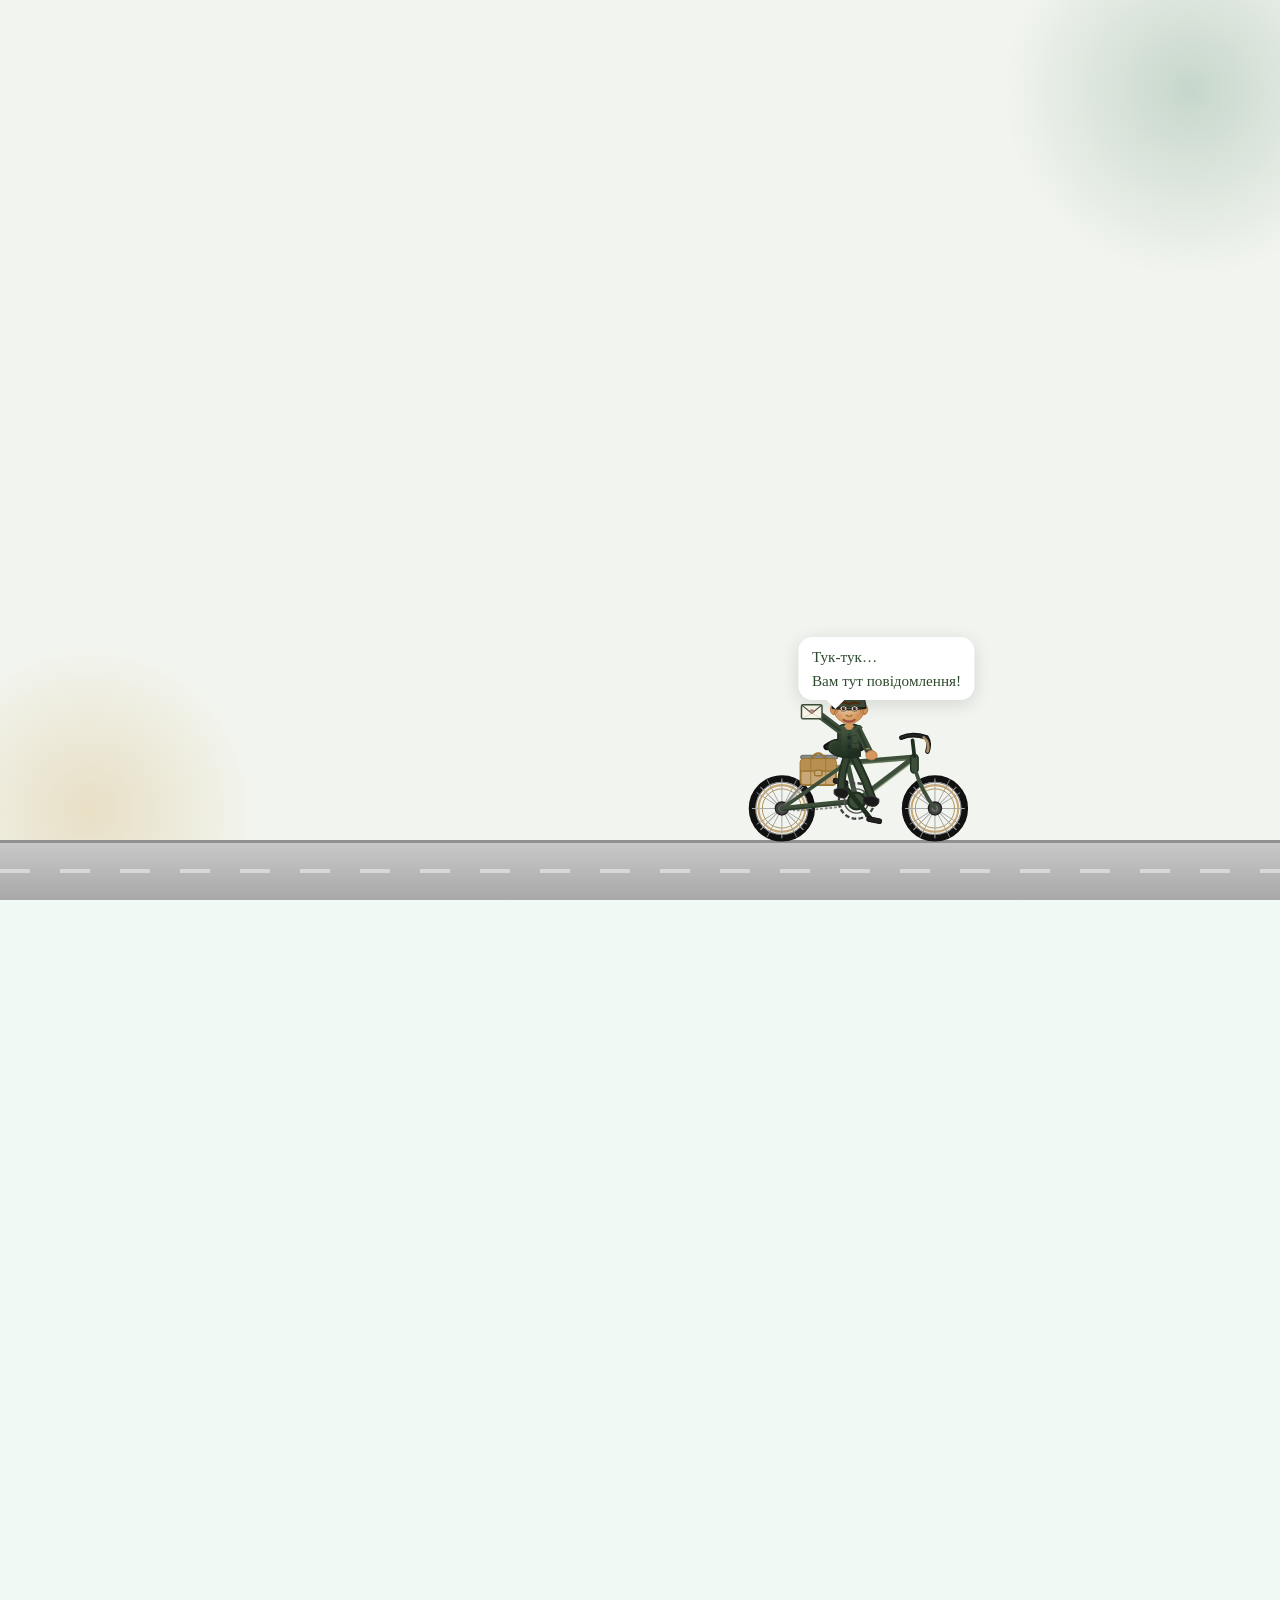
==== commit b4532501: "Update index.html" ====
--- a/index.html
+++ b/index.html
@@ -6,7 +6,7 @@
   <title>Михайло &amp; Яна — Весілля · 23 серпня 2026</title>
   <link rel="preconnect" href="https://fonts.googleapis.com">
   <link rel="preconnect" href="https://fonts.gstatic.com" crossorigin>
-  <link href="https://fonts.googleapis.com/css2?family=Playfair+Display:ital,wght@0,300;0,400;0,700;1,400;1,700&display=swap" rel="stylesheet">
+  <link href="https://fonts.googleapis.com/css2?family=Cormorant+Garamond:ital,wght@0,300;0,400;0,500;0,600;1,300;1,400;1,500&family=Pinyon+Script&display=swap&subset=cyrillic,cyrillic-ext,latin,latin-ext" rel="stylesheet">
   <link rel="stylesheet" href="styles.css">
 </head>
 <body>
@@ -27,8 +27,8 @@
           <stop offset="100%" stop-color="#d4985c"/>
         </radialGradient>
         <linearGradient id="pgJacket" x1="0" y1="0" x2="0.5" y2="1">
-          <stop offset="0%" stop-color="#3d6654"/>
-          <stop offset="100%" stop-color="#1a2e27"/>
+          <stop offset="0%" stop-color="#56684F"/>
+          <stop offset="100%" stop-color="#1F2E1F"/>
         </linearGradient>
       </defs>
 
@@ -36,7 +36,7 @@
       <g class="wheel" style="transform-origin:68px 128px">
         <circle cx="68" cy="128" r="32" fill="none" stroke="#111" stroke-width="7"/>
         <circle cx="68" cy="128" r="28" fill="none" stroke="#222" stroke-width="0.6"/>
-        <circle cx="68" cy="128" r="25" fill="none" stroke="#c9a570" stroke-width="2.2"/>
+        <circle cx="68" cy="128" r="25" fill="none" stroke="#C9A877" stroke-width="2.2"/>
         <circle cx="68" cy="128" r="21" fill="none" stroke="#a08040" stroke-width="0.9"/>
         <!-- 8 spokes -->
         <line x1="68" y1="96"  x2="68"  y2="160" stroke="#aaa" stroke-width="1.1"/>
@@ -57,7 +57,7 @@
       <g class="wheel" style="transform-origin:232px 128px">
         <circle cx="232" cy="128" r="32" fill="none" stroke="#111" stroke-width="7"/>
         <circle cx="232" cy="128" r="28" fill="none" stroke="#222" stroke-width="0.6"/>
-        <circle cx="232" cy="128" r="25" fill="none" stroke="#c9a570" stroke-width="2.2"/>
+        <circle cx="232" cy="128" r="25" fill="none" stroke="#C9A877" stroke-width="2.2"/>
         <circle cx="232" cy="128" r="21" fill="none" stroke="#a08040" stroke-width="0.9"/>
         <line x1="232" y1="96"  x2="232" y2="160" stroke="#aaa" stroke-width="1.1"/>
         <line x1="200" y1="128" x2="264" y2="128" stroke="#aaa" stroke-width="1.1"/>
@@ -80,62 +80,62 @@
       <line x1="115" y1="72" x2="115" y2="75" stroke="#666" stroke-width="1.2"/>
 
       <!-- ── MAILBAG ── -->
-      <rect x="88" y="75" width="38" height="28" rx="4" fill="#c9a570" stroke="#9a7530" stroke-width="2"/>
+      <rect x="88" y="75" width="38" height="28" rx="4" fill="#C9A877" stroke="#9a7530" stroke-width="2"/>
       <rect x="88" y="75" width="38" height="13" rx="4" fill="#b88f50"/>
       <line x1="88"  y1="88" x2="126" y2="88" stroke="#9a7530" stroke-width="1.5"/>
       <line x1="99"  y1="75" x2="99"  y2="103" stroke="#9a7530" stroke-width="0.9"/>
       <line x1="115" y1="75" x2="115" y2="103" stroke="#9a7530" stroke-width="0.9"/>
       <path d="M100,74 Q107,64 114,74" fill="none" stroke="#9a7530" stroke-width="2.5" stroke-linecap="round"/>
-      <rect x="103" y="87" width="8" height="6" rx="1.5" fill="#c9a570" stroke="#9a7530" stroke-width="1.5"/>
+      <rect x="103" y="87" width="8" height="6" rx="1.5" fill="#C9A877" stroke="#9a7530" stroke-width="1.5"/>
 
       <!-- ── BICYCLE FRAME ── -->
-      <line x1="148" y1="120" x2="68"  y2="128" stroke="#2d4a3e" stroke-width="5.5" stroke-linecap="round"/>
-      <line x1="148" y1="122" x2="68"  y2="130" stroke="#1a2d22" stroke-width="1.8" stroke-linecap="round" opacity="0.6"/>
-      <line x1="68"  y1="128" x2="138" y2="79"  stroke="#2d4a3e" stroke-width="4"   stroke-linecap="round"/>
-      <line x1="138" y1="79"  x2="148" y2="120" stroke="#2d4a3e" stroke-width="5.5" stroke-linecap="round"/>
-      <line x1="138" y1="79"  x2="210" y2="73"  stroke="#2d4a3e" stroke-width="5.5" stroke-linecap="round"/>
-      <line x1="140" y1="81"  x2="210" y2="75"  stroke="#3d6050" stroke-width="2"   stroke-linecap="round" opacity="0.5"/>
-      <line x1="210" y1="73"  x2="148" y2="120" stroke="#2d4a3e" stroke-width="5.5" stroke-linecap="round"/>
-      <line x1="212" y1="75"  x2="150" y2="122" stroke="#3d6050" stroke-width="2"   stroke-linecap="round" opacity="0.5"/>
+      <line x1="148" y1="120" x2="68"  y2="128" stroke="#3D4E3A" stroke-width="5.5" stroke-linecap="round"/>
+      <line x1="148" y1="122" x2="68"  y2="130" stroke="#1F2E1F" stroke-width="1.8" stroke-linecap="round" opacity="0.6"/>
+      <line x1="68"  y1="128" x2="138" y2="79"  stroke="#3D4E3A" stroke-width="4"   stroke-linecap="round"/>
+      <line x1="138" y1="79"  x2="148" y2="120" stroke="#3D4E3A" stroke-width="5.5" stroke-linecap="round"/>
+      <line x1="138" y1="79"  x2="210" y2="73"  stroke="#3D4E3A" stroke-width="5.5" stroke-linecap="round"/>
+      <line x1="140" y1="81"  x2="210" y2="75"  stroke="#7A8B6A" stroke-width="2"   stroke-linecap="round" opacity="0.5"/>
+      <line x1="210" y1="73"  x2="148" y2="120" stroke="#3D4E3A" stroke-width="5.5" stroke-linecap="round"/>
+      <line x1="212" y1="75"  x2="150" y2="122" stroke="#7A8B6A" stroke-width="2"   stroke-linecap="round" opacity="0.5"/>
       <!-- Head tube -->
-      <rect x="206" y="70" width="8" height="20" rx="4" fill="#2d4a3e" stroke="#1a2e27" stroke-width="1.5"/>
+      <rect x="206" y="70" width="8" height="20" rx="4" fill="#3D4E3A" stroke="#1F2E1F" stroke-width="1.5"/>
       <!-- Fork (curved) -->
-      <path d="M212,90 Q218,110 232,128" fill="none" stroke="#2d4a3e" stroke-width="4" stroke-linecap="round"/>
+      <path d="M212,90 Q218,110 232,128" fill="none" stroke="#3D4E3A" stroke-width="4" stroke-linecap="round"/>
       <!-- BB shell -->
-      <circle cx="148" cy="120" r="9" fill="#2d4a3e" stroke="#1a2e27" stroke-width="2.5"/>
+      <circle cx="148" cy="120" r="9" fill="#3D4E3A" stroke="#1F2E1F" stroke-width="2.5"/>
       <!-- Chain ring -->
       <circle cx="148" cy="120" r="19" fill="none" stroke="#444" stroke-width="2.5" stroke-dasharray="5 2.5"/>
       <circle cx="148" cy="120" r="13" fill="none" stroke="#555" stroke-width="1.5"/>
       <!-- Chain (lower run) -->
       <path d="M132,126 Q100,130 80,130" fill="none" stroke="#444" stroke-width="2" stroke-dasharray="3 2" opacity="0.6"/>
       <!-- Seat post -->
-      <line x1="138" y1="79" x2="133" y2="60" stroke="#1a2e27" stroke-width="3.5" stroke-linecap="round"/>
+      <line x1="138" y1="79" x2="133" y2="60" stroke="#1F2E1F" stroke-width="3.5" stroke-linecap="round"/>
       <!-- Saddle -->
       <path d="M116,62 Q126,54 140,57 Q149,58 153,63" fill="none" stroke="#111" stroke-width="7"   stroke-linecap="round"/>
       <path d="M117,62 Q127,55 141,58 Q150,59 154,63" fill="none" stroke="#3a3a3a" stroke-width="3.5" stroke-linecap="round" opacity="0.5"/>
       <!-- Stem -->
-      <line x1="210" y1="72" x2="208" y2="55" stroke="#1a2e27" stroke-width="4" stroke-linecap="round"/>
+      <line x1="210" y1="72" x2="208" y2="55" stroke="#1F2E1F" stroke-width="4" stroke-linecap="round"/>
       <!-- Handlebars (drop bar) -->
       <path d="M196,52 Q208,47 223,52 Q227,58 224,67" fill="none" stroke="#111"   stroke-width="5"   stroke-linecap="round"/>
       <path d="M196,52 Q208,47 223,52 Q227,58 224,67" fill="none" stroke="#3a3a3a" stroke-width="2.5" stroke-linecap="round" opacity="0.5"/>
       <!-- Bar tape -->
-      <path d="M220,52 Q227,58 224,67" fill="none" stroke="#c9a570" stroke-width="3" stroke-linecap="round" opacity="0.8"/>
+      <path d="M220,52 Q227,58 224,67" fill="none" stroke="#C9A877" stroke-width="3" stroke-linecap="round" opacity="0.8"/>
 
       <!-- ── PEDALS ── -->
       <g class="pedal" style="transform-origin:148px 120px">
-        <line x1="148" y1="120" x2="164" y2="140" stroke="#1a2e27" stroke-width="5" stroke-linecap="round"/>
+        <line x1="148" y1="120" x2="164" y2="140" stroke="#1F2E1F" stroke-width="5" stroke-linecap="round"/>
         <rect x="159" y="138" width="16" height="5" rx="2" fill="#222" stroke="#111" stroke-width="1" transform="rotate(12 167 140)"/>
-        <line x1="148" y1="120" x2="132" y2="100" stroke="#1a2e27" stroke-width="5" stroke-linecap="round"/>
+        <line x1="148" y1="120" x2="132" y2="100" stroke="#1F2E1F" stroke-width="5" stroke-linecap="round"/>
         <rect x="123" y="97"  width="16" height="5" rx="2" fill="#222" stroke="#111" stroke-width="1" transform="rotate(12 131 99)"/>
       </g>
 
       <!-- ── RIDER LEGS ── -->
       <!-- Right leg (thigh + shin, forward/down) -->
-      <path d="M143,69 Q156,92 165,118" fill="none" stroke="#1a2e27" stroke-width="9" stroke-linecap="round" stroke-linejoin="round"/>
-      <path d="M143,69 Q156,92 165,118" fill="none" stroke="#2d4a3e" stroke-width="5" stroke-linecap="round" stroke-linejoin="round" opacity="0.7"/>
+      <path d="M143,69 Q156,92 165,118" fill="none" stroke="#1F2E1F" stroke-width="9" stroke-linecap="round" stroke-linejoin="round"/>
+      <path d="M143,69 Q156,92 165,118" fill="none" stroke="#3D4E3A" stroke-width="5" stroke-linecap="round" stroke-linejoin="round" opacity="0.7"/>
       <!-- Left leg (thigh + shin, back/up) -->
-      <path d="M140,68 Q130,90 132,112" fill="none" stroke="#1a2e27" stroke-width="9" stroke-linecap="round" stroke-linejoin="round"/>
-      <path d="M140,68 Q130,90 132,112" fill="none" stroke="#2d4a3e" stroke-width="5" stroke-linecap="round" stroke-linejoin="round" opacity="0.7"/>
+      <path d="M140,68 Q130,90 132,112" fill="none" stroke="#1F2E1F" stroke-width="9" stroke-linecap="round" stroke-linejoin="round"/>
+      <path d="M140,68 Q130,90 132,112" fill="none" stroke="#3D4E3A" stroke-width="5" stroke-linecap="round" stroke-linejoin="round" opacity="0.7"/>
       <!-- Right shoe -->
       <path d="M156,116 Q163,112 172,118 Q173,125 166,126 Q157,125 155,120 Z" fill="#1a1a1a" stroke="#333" stroke-width="1"/>
       <path d="M158,116 Q164,113 170,117" fill="none" stroke="#444" stroke-width="0.8"/>
@@ -143,47 +143,48 @@
       <path d="M124,108 Q131,104 139,109 Q140,116 134,117 Q126,116 124,112 Z" fill="#1a1a1a" stroke="#333" stroke-width="1"/>
 
       <!-- ── TORSO / JACKET (upright, bigger, butt on saddle) ── -->
-      <path d="M128,72 Q116,68 118,60 Q120,54 128,55 L128,40 Q140,35 152,40 L152,72 Q140,76 128,72 Z" fill="url(#pgJacket)" stroke="#1a2e27" stroke-width="1.5"/>
+      <path d="M128,72 Q116,68 118,60 Q120,54 128,55 L128,40 Q140,35 152,40 L152,72 Q140,76 128,72 Z" fill="url(#pgJacket)" stroke="#1F2E1F" stroke-width="1.5"/>
       <!-- Shadow side (left/back) -->
-      <path d="M128,72 Q118,68 120,60 Q122,56 128,57 L128,40 L132,40 L132,72 Z" fill="#0f1e18" opacity="0.4"/>
+      <path d="M128,72 Q118,68 120,60 Q122,56 128,57 L128,40 L132,40 L132,72 Z" fill="#1F2E1F" opacity="0.4"/>
       <!-- Chest highlight (right/front) -->
-      <path d="M143,42 Q148,42 151,44 L151,64 Q146,63 143,63 Z" fill="#3d6050" opacity="0.35"/>
+      <path d="M143,42 Q148,42 151,44 L151,64 Q146,63 143,63 Z" fill="#56684F" opacity="0.35"/>
       <!-- White collar -->
       <path d="M135,40 Q140,36 145,40" fill="#f0ece4" stroke="#d4cec0" stroke-width="0.8"/>
       <path d="M136,41 Q140,37 144,41" fill="none" stroke="#c8c0b0" stroke-width="1.2"/>
       <!-- Zipper line -->
-      <line x1="140" y1="42" x2="140" y2="72" stroke="#1a2e27" stroke-width="1.5" stroke-dasharray="3 2" opacity="0.5"/>
+      <line x1="140" y1="42" x2="140" y2="72" stroke="#1F2E1F" stroke-width="1.5" stroke-dasharray="3 2" opacity="0.5"/>
       <!-- Buttons -->
       <circle cx="140" cy="52" r="2" fill="#1a2e27"/>
       <circle cx="140" cy="62" r="2" fill="#1a2e27"/>
       <!-- Chest pocket -->
-      <path d="M143,50 Q148,49 150,51 L150,58 Q147,59 143,58 Z" fill="none" stroke="#1a2e27" stroke-width="1" opacity="0.5"/>
+      <path d="M143,50 Q148,49 150,51 L150,58 Q147,59 143,58 Z" fill="none" stroke="#1F2E1F" stroke-width="1" opacity="0.5"/>
       <!-- Epaulette (right shoulder) -->
-      <path d="M147,40 Q152,38 154,41 L152,46 Q149,45 147,46 Z" fill="#255040" stroke="#1a2e27" stroke-width="0.8"/>
+      <path d="M147,40 Q152,38 154,41 L152,46 Q149,45 147,46 Z" fill="#56684F" stroke="#1F2E1F" stroke-width="0.8"/>
 
       <!-- ── NECK ── -->
       <line x1="140" y1="32" x2="140" y2="40" stroke="#d4985c" stroke-width="8" stroke-linecap="round"/>
 
       <!-- ── RIGHT ARM (hangs down) ── -->
-      <line x1="150" y1="44" x2="162" y2="68" stroke="#2d4a3e" stroke-width="8"   stroke-linecap="round"/>
-      <line x1="150" y1="44" x2="160" y2="66" stroke="#1a2e27" stroke-width="3"   stroke-linecap="round" opacity="0.5"/>
-      <line x1="158" y1="64" x2="162" y2="64" stroke="#c9a570" stroke-width="1.5" opacity="0.8"/>
+      <line x1="150" y1="44" x2="162" y2="68" stroke="#3D4E3A" stroke-width="8"   stroke-linecap="round"/>
+      <line x1="150" y1="44" x2="160" y2="66" stroke="#1F2E1F" stroke-width="3"   stroke-linecap="round" opacity="0.5"/>
+      <line x1="158" y1="64" x2="162" y2="64" stroke="#C9A877" stroke-width="1.5" opacity="0.8"/>
       <!-- Hand -->
       <ellipse cx="164" cy="71" rx="6" ry="5" fill="#d4985c" stroke="#b8784c" stroke-width="1"/>
 
       <!-- ── LEFT ARM (throwing) ── -->
       <g id="throw-arm" style="transform-box:view-box">
-        <line x1="130" y1="44" x2="106" y2="26" stroke="#2d4a3e" stroke-width="8"   stroke-linecap="round"/>
-        <line x1="130" y1="44" x2="108" y2="28" stroke="#1a2e27" stroke-width="3"   stroke-linecap="round" opacity="0.5"/>
-        <line x1="110" y1="27" x2="108" y2="31" stroke="#c9a570" stroke-width="1.5" opacity="0.8"/>
+        <line x1="130" y1="44" x2="106" y2="26" stroke="#3D4E3A" stroke-width="8"   stroke-linecap="round"/>
+        <line x1="130" y1="44" x2="108" y2="28" stroke="#1F2E1F" stroke-width="3"   stroke-linecap="round" opacity="0.5"/>
+        <line x1="110" y1="27" x2="108" y2="31" stroke="#C9A877" stroke-width="1.5" opacity="0.8"/>
         <!-- Hand -->
         <ellipse cx="104" cy="25" rx="6" ry="5" fill="#d4985c" stroke="#b8784c" stroke-width="1"/>
         <!-- Small envelope in hand -->
         <g id="arm-envelope">
-          <rect x="89" y="17" width="22" height="15" rx="2" fill="#f5f0e8" stroke="#2d4a3e" stroke-width="1.8"/>
-          <polyline points="89,17 100,26 111,17" fill="none" stroke="#2d4a3e" stroke-width="1.2"/>
-          <line x1="89" y1="32" x2="100" y2="26" stroke="#c0b8a0" stroke-width="0.8" opacity="0.5"/>
-          <line x1="111" y1="32" x2="100" y2="26" stroke="#c0b8a0" stroke-width="0.8" opacity="0.5"/>
+          <rect x="89" y="17" width="22" height="15" rx="2" fill="#FBF6EA" stroke="#3D4E3A" stroke-width="1.6"/>
+          <polyline points="89,17 100,26 111,17" fill="none" stroke="#3D4E3A" stroke-width="1.1"/>
+          <line x1="89" y1="32" x2="100" y2="26" stroke="#B5BFA1" stroke-width="0.8" opacity="0.6"/>
+          <line x1="111" y1="32" x2="100" y2="26" stroke="#B5BFA1" stroke-width="0.8" opacity="0.6"/>
+          <circle cx="100" cy="24" r="2" fill="#C9928B" stroke="#7A4A40" stroke-width="0.5"/>
         </g>
       </g>
 
@@ -197,11 +198,11 @@
       <path d="M156,18 Q153,22 156,26" fill="none" stroke="#a06030" stroke-width="1" stroke-linecap="round"/>
 
       <!-- ── CAP (front-facing) ── -->
-      <path d="M122,20 Q122,3 140,2 Q158,3 158,20 Z" fill="#2d4a3e" stroke="#1a2e27" stroke-width="1.2"/>
+      <path d="M122,20 Q122,3 140,2 Q158,3 158,20 Z" fill="#3D4E3A" stroke="#1F2E1F" stroke-width="1.2"/>
       <!-- Cap top seam -->
-      <path d="M130,5 Q140,3 150,5" fill="none" stroke="#1a2e27" stroke-width="0.9" opacity="0.4"/>
+      <path d="M130,5 Q140,3 150,5" fill="none" stroke="#1F2E1F" stroke-width="0.9" opacity="0.4"/>
       <!-- Top button -->
-      <circle cx="140" cy="3" r="2.8" fill="#c9a570" stroke="#a07030" stroke-width="0.8"/>
+      <circle cx="140" cy="3" r="2.8" fill="#C9A877" stroke="#a07030" stroke-width="0.8"/>
       <!-- Visor (front, shallow brim) -->
       <path d="M122,20 Q140,23 158,20 L158,21 Q140,24 122,21 Z" fill="#1a2e27" stroke="#111" stroke-width="0.8"/>
 
@@ -234,26 +235,26 @@
     <svg id="envelope-svg" viewBox="0 0 260 175" xmlns="http://www.w3.org/2000/svg">
       <defs>
         <linearGradient id="envBodyGrad" x1="0" y1="0" x2="0" y2="1">
-          <stop offset="0%"   stop-color="#3d6652"/>
-          <stop offset="50%"  stop-color="#2d4a3e"/>
-          <stop offset="100%" stop-color="#1a3028"/>
+          <stop offset="0%"   stop-color="#F4EDDD"/>
+          <stop offset="50%"  stop-color="#E8DEC8"/>
+          <stop offset="100%" stop-color="#D6C7A2"/>
         </linearGradient>
         <linearGradient id="envFlapGrad" x1="0" y1="0" x2="0" y2="1">
-          <stop offset="0%"   stop-color="#4e7f68"/>
-          <stop offset="100%" stop-color="#2d4a3e"/>
+          <stop offset="0%"   stop-color="#56684F"/>
+          <stop offset="100%" stop-color="#3D4E3A"/>
         </linearGradient>
         <linearGradient id="envShadowL" x1="0" y1="0" x2="1" y2="0">
-          <stop offset="0%"   stop-color="#0f2018" stop-opacity="0.45"/>
-          <stop offset="100%" stop-color="#0f2018" stop-opacity="0"/>
+          <stop offset="0%"   stop-color="#7A6840" stop-opacity="0.32"/>
+          <stop offset="100%" stop-color="#7A6840" stop-opacity="0"/>
         </linearGradient>
         <linearGradient id="envShadowR" x1="1" y1="0" x2="0" y2="0">
-          <stop offset="0%"   stop-color="#0f2018" stop-opacity="0.45"/>
-          <stop offset="100%" stop-color="#0f2018" stop-opacity="0"/>
+          <stop offset="0%"   stop-color="#7A6840" stop-opacity="0.32"/>
+          <stop offset="100%" stop-color="#7A6840" stop-opacity="0"/>
         </linearGradient>
         <radialGradient id="sealGrad" cx="38%" cy="32%" r="65%">
-          <stop offset="0%"   stop-color="#f0cc6e"/>
-          <stop offset="55%"  stop-color="#c9a046"/>
-          <stop offset="100%" stop-color="#8c6020"/>
+          <stop offset="0%"   stop-color="#D9A89E"/>
+          <stop offset="55%"  stop-color="#C9928B"/>
+          <stop offset="100%" stop-color="#7A4A40"/>
         </radialGradient>
       </defs>
 
@@ -261,60 +262,73 @@
       <ellipse cx="130" cy="171" rx="96" ry="6" fill="rgba(0,0,0,0.22)"/>
 
       <!-- Envelope body -->
-      <rect x="8" y="52" width="244" height="116" rx="8" fill="url(#envBodyGrad)" stroke="#0f2018" stroke-width="2"/>
+      <rect x="8" y="52" width="244" height="116" rx="8" fill="url(#envBodyGrad)" stroke="#8B7A4A" stroke-width="1.4"/>
 
       <!-- Side depth shadows -->
       <rect x="8"   y="52" width="55" height="116" rx="0" fill="url(#envShadowL)" style="border-radius:8px 0 0 8px"/>
       <rect x="197" y="52" width="55" height="116" rx="0" fill="url(#envShadowR)"/>
 
       <!-- Fold crease lines -->
-      <line x1="8"   y1="52"  x2="130" y2="116" stroke="#0f2018" stroke-width="1.2" opacity="0.55"/>
-      <line x1="252" y1="52"  x2="130" y2="116" stroke="#0f2018" stroke-width="1.2" opacity="0.55"/>
-      <line x1="8"   y1="168" x2="130" y2="116" stroke="#0f2018" stroke-width="1"   opacity="0.35"/>
-      <line x1="252" y1="168" x2="130" y2="116" stroke="#0f2018" stroke-width="1"   opacity="0.35"/>
+      <line x1="8"   y1="52"  x2="130" y2="116" stroke="#8B7A4A" stroke-width="1" opacity="0.45"/>
+      <line x1="252" y1="52"  x2="130" y2="116" stroke="#8B7A4A" stroke-width="1" opacity="0.45"/>
+      <line x1="8"   y1="168" x2="130" y2="116" stroke="#8B7A4A" stroke-width="0.8" opacity="0.32"/>
+      <line x1="252" y1="168" x2="130" y2="116" stroke="#8B7A4A" stroke-width="0.8" opacity="0.32"/>
 
       <!-- Bottom lining peek -->
-      <polygon points="8,168 130,116 252,168" fill="#c8e8d0" opacity="0.10"/>
+      <polygon points="8,168 130,116 252,168" fill="#7A8B6A" opacity="0.12"/>
 
       <!-- Gold inner frame -->
-      <rect x="15" y="59" width="230" height="102" rx="5" fill="none" stroke="#c9a570" stroke-width="0.9" opacity="0.5"/>
+      <rect x="15" y="59" width="230" height="102" rx="5" fill="none" stroke="#A8854E" stroke-width="0.9" opacity="0.55"/>
+
+      <!-- Botanical sprig decoration on envelope body (peeks below flap) -->
+      <g opacity="0.5">
+        <path d="M40 140 Q70 130 90 145" fill="none" stroke="#7A8B6A" stroke-width="0.9" stroke-linecap="round"/>
+        <ellipse cx="56" cy="134" rx="4" ry="1.6" fill="#7A8B6A" transform="rotate(-25 56 134)"/>
+        <ellipse cx="74" cy="135" rx="4" ry="1.6" fill="#7A8B6A" transform="rotate(-10 74 135)"/>
+        <path d="M170 145 Q190 130 220 140" fill="none" stroke="#7A8B6A" stroke-width="0.9" stroke-linecap="round"/>
+        <ellipse cx="188" cy="135" rx="4" ry="1.6" fill="#7A8B6A" transform="rotate(15 188 135)"/>
+        <ellipse cx="206" cy="134" rx="4" ry="1.6" fill="#7A8B6A" transform="rotate(25 206 134)"/>
+      </g>
 
       <!-- Flap inner face -->
-      <polygon points="18,53 242,53 130,108" fill="#3a5f4f" opacity="0.85"/>
+      <polygon points="18,53 242,53 130,108" fill="#56684F" opacity="0.75"/>
 
       <!-- Flap (rotates on click) -->
       <polygon id="env-flap" points="8,52 252,52 130,118"
-               fill="url(#envFlapGrad)" stroke="#0f2018" stroke-width="2" stroke-linejoin="round"/>
+               fill="url(#envFlapGrad)" stroke="#1F2E1F" stroke-width="1.6" stroke-linejoin="round"/>
       <!-- Flap top highlight -->
-      <line x1="10" y1="53" x2="250" y2="53" stroke="#5a8f72" stroke-width="1.2" opacity="0.4"/>
+      <line x1="10" y1="53" x2="250" y2="53" stroke="#7A8B6A" stroke-width="1.2" opacity="0.5"/>
 
       <!-- Wax seal -->
       <g id="env-seal">
-        <circle cx="132" cy="103" r="24" fill="rgba(0,0,0,0.18)"/>
-        <g stroke="#c9a570" stroke-width="2.2" opacity="0.4">
-          <line x1="130" y1="70"  x2="130" y2="78"/>
-          <line x1="130" y1="122" x2="130" y2="130"/>
-          <line x1="98"  y1="100" x2="106" y2="100"/>
-          <line x1="154" y1="100" x2="162" y2="100"/>
-          <line x1="108" y1="78"  x2="114" y2="84"/>
-          <line x1="146" y1="116" x2="152" y2="122"/>
-          <line x1="152" y1="78"  x2="146" y2="84"/>
-          <line x1="108" y1="116" x2="114" y2="122"/>
+        <circle cx="132" cy="103" r="24" fill="rgba(31,46,31,0.20)"/>
+        <!-- Botanical spokes radiating -->
+        <g stroke="#7A8B6A" stroke-width="1.4" opacity="0.55" fill="none" stroke-linecap="round">
+          <path d="M130 70 Q128 74 130 78"/>
+          <path d="M130 122 Q132 126 130 130"/>
+          <path d="M98 100 Q102 102 106 100"/>
+          <path d="M154 100 Q158 102 162 100"/>
+          <ellipse cx="112" cy="80" rx="3.5" ry="1.4" fill="#7A8B6A" transform="rotate(-40 112 80)"/>
+          <ellipse cx="148" cy="80" rx="3.5" ry="1.4" fill="#7A8B6A" transform="rotate(40 148 80)"/>
+          <ellipse cx="112" cy="120" rx="3.5" ry="1.4" fill="#7A8B6A" transform="rotate(40 112 120)"/>
+          <ellipse cx="148" cy="120" rx="3.5" ry="1.4" fill="#7A8B6A" transform="rotate(-40 148 120)"/>
         </g>
-        <circle cx="130" cy="100" r="23" fill="url(#sealGrad)" stroke="#7a5018" stroke-width="1.5"/>
-        <circle cx="130" cy="100" r="19" fill="none" stroke="#7a5018" stroke-width="0.8" opacity="0.65"/>
-        <circle cx="130" cy="100" r="15" fill="none" stroke="#7a5018" stroke-width="0.5" opacity="0.45"/>
-        <!-- M&Y embossed -->
-        <text x="131" y="106" text-anchor="middle" font-size="13" font-family="Georgia,serif" fill="#f5d98a" font-weight="bold" letter-spacing="2" opacity="0.5">M&amp;Y</text>
-        <text x="130" y="105" text-anchor="middle" font-size="13" font-family="Georgia,serif" fill="#5a3a08" font-weight="bold" letter-spacing="2">M&amp;Y</text>
-        <ellipse cx="120" cy="91" rx="6" ry="3.5" fill="white" opacity="0.20" transform="rotate(-30,120,91)"/>
+        <circle cx="130" cy="100" r="23" fill="url(#sealGrad)" stroke="#7A4A40" stroke-width="1.4"/>
+        <circle cx="130" cy="100" r="19" fill="none" stroke="#7A4A40" stroke-width="0.8" opacity="0.6"/>
+        <circle cx="130" cy="100" r="15" fill="none" stroke="#7A4A40" stroke-width="0.5" opacity="0.42"/>
+        <!-- М&Я script monogram embossed -->
+        <text x="131" y="108" text-anchor="middle" font-size="20" font-family="'Pinyon Script', 'Georgia', serif" fill="#F2D4CC" font-weight="400" opacity="0.55">М&amp;Я</text>
+        <text x="130" y="107" text-anchor="middle" font-size="20" font-family="'Pinyon Script', 'Georgia', serif" fill="#5A2820" font-weight="400">М&amp;Я</text>
+        <ellipse cx="120" cy="91" rx="6" ry="3.5" fill="white" opacity="0.22" transform="rotate(-30,120,91)"/>
       </g>
 
-      <!-- Corner ornaments -->
-      <circle cx="22"  cy="68"  r="2.5" fill="#c9a570" opacity="0.6"/>
-      <circle cx="238" cy="68"  r="2.5" fill="#c9a570" opacity="0.6"/>
-      <circle cx="22"  cy="155" r="2.5" fill="#c9a570" opacity="0.6"/>
-      <circle cx="238" cy="155" r="2.5" fill="#c9a570" opacity="0.6"/>
+      <!-- Corner ornaments (small leaves) -->
+      <g opacity="0.7" fill="#7A8B6A">
+        <ellipse cx="22"  cy="68"  rx="3.5" ry="1.4" transform="rotate(-30 22 68)"/>
+        <ellipse cx="238" cy="68"  rx="3.5" ry="1.4" transform="rotate(30 238 68)"/>
+        <ellipse cx="22"  cy="155" rx="3.5" ry="1.4" transform="rotate(30 22 155)"/>
+        <ellipse cx="238" cy="155" rx="3.5" ry="1.4" transform="rotate(-30 238 155)"/>
+      </g>
     </svg>
     <p id="click-hint">Натисніть, щоб відкрити ✉</p>
   </div>
@@ -342,7 +356,7 @@
   </div>
   <div class="divider">
     <svg width="18" height="18" viewBox="0 0 20 20" fill="none" xmlns="http://www.w3.org/2000/svg">
-      <path d="M10 1 L11.5 7.5 L18 10 L11.5 12.5 L10 19 L8.5 12.5 L2 10 L8.5 7.5 Z" fill="#c9a570" opacity="0.8"/>
+      <path d="M10 1 L11.5 7.5 L18 10 L11.5 12.5 L10 19 L8.5 12.5 L2 10 L8.5 7.5 Z" fill="#C9A877" opacity="0.8"/>
     </svg>
   </div>
   <div class="hero-photo-wrap">
@@ -380,20 +394,75 @@
     <div class="detail-cards">
 
       <div class="detail-card fade-up">
-        <span class="detail-icon">🗓</span>
+        <span class="detail-icon" aria-hidden="true">
+          <svg viewBox="0 0 64 64" fill="none" stroke="#3D4E3A" stroke-width="1.4" stroke-linecap="round" stroke-linejoin="round">
+            <!-- Calendar with leaf sprig -->
+            <rect x="12" y="16" width="40" height="38" rx="2"/>
+            <line x1="12" y1="26" x2="52" y2="26"/>
+            <line x1="22" y1="12" x2="22" y2="20"/>
+            <line x1="42" y1="12" x2="42" y2="20"/>
+            <circle cx="22" cy="36" r="1.5" fill="#C9928B" stroke="none"/>
+            <circle cx="32" cy="36" r="1.5" fill="#A8854E" stroke="none"/>
+            <circle cx="42" cy="36" r="1.5" fill="#A8854E" stroke="none"/>
+            <circle cx="22" cy="44" r="1.5" fill="#A8854E" stroke="none"/>
+            <circle cx="32" cy="44" r="1.5" fill="#A8854E" stroke="none"/>
+            <!-- Sprig on top right -->
+            <path d="M44 8 Q48 4 54 6"/>
+            <ellipse cx="48" cy="6" rx="3" ry="1.4" fill="#7A8B6A" stroke="none" transform="rotate(-30 48 6)"/>
+            <ellipse cx="52" cy="8" rx="3" ry="1.4" fill="#7A8B6A" stroke="none" transform="rotate(30 52 8)"/>
+          </svg>
+        </span>
         <div class="detail-label">Дата</div>
         <div class="detail-value">Неділя<br>23 серпня 2026</div>
       </div>
 
       <div class="detail-card fade-up d1">
-        <span class="detail-icon">⛪</span>
+        <span class="detail-icon" aria-hidden="true">
+          <svg viewBox="0 0 64 64" fill="none" stroke="#3D4E3A" stroke-width="1.4" stroke-linecap="round" stroke-linejoin="round">
+            <!-- Church silhouette -->
+            <path d="M32 8 L32 18"/>
+            <path d="M28 12 L36 12"/>
+            <path d="M20 26 L32 18 L44 26"/>
+            <path d="M20 26 L20 54 L44 54 L44 26"/>
+            <rect x="28" y="34" width="8" height="14" rx="4"/>
+            <line x1="32" y1="36" x2="32" y2="44"/>
+            <line x1="29" y1="40" x2="35" y2="40"/>
+            <!-- Side wings -->
+            <path d="M14 38 L20 38 L20 54 L14 54 Z"/>
+            <path d="M44 38 L50 38 L50 54 L44 54 Z"/>
+            <!-- Sprig accents at corners -->
+            <ellipse cx="10" cy="52" rx="3" ry="1.3" fill="#7A8B6A" stroke="none" transform="rotate(-30 10 52)"/>
+            <ellipse cx="54" cy="52" rx="3" ry="1.3" fill="#7A8B6A" stroke="none" transform="rotate(30 54 52)"/>
+          </svg>
+        </span>
         <div class="detail-label">Вінчання</div>
         <div class="detail-value">13:30</div>
         <div class="detail-sub">Храм Різдва Христового,<br>вул. Гетьмана Мазепи,<br>Івано-Франківськ</div>
       </div>
 
       <div class="detail-card fade-up d2">
-        <span class="detail-icon">🤵🥂👰</span>
+        <span class="detail-icon" aria-hidden="true">
+          <svg viewBox="0 0 64 64" fill="none" stroke="#3D4E3A" stroke-width="1.4" stroke-linecap="round" stroke-linejoin="round">
+            <!-- Two interlocking rings -->
+            <circle cx="24" cy="34" r="11"/>
+            <circle cx="40" cy="34" r="11"/>
+            <circle cx="24" cy="34" r="8" stroke="#A8854E" stroke-width="0.8"/>
+            <circle cx="40" cy="34" r="8" stroke="#A8854E" stroke-width="0.8"/>
+            <!-- Tiny diamond glints -->
+            <path d="M24 22 L25 24 L24 26 L23 24 Z" fill="#C9A877" stroke="#A8854E" stroke-width="0.6"/>
+            <path d="M40 22 L41 24 L40 26 L39 24 Z" fill="#C9A877" stroke="#A8854E" stroke-width="0.6"/>
+            <!-- Leaves below and around -->
+            <path d="M14 50 Q24 56 32 54 Q40 56 50 50"/>
+            <ellipse cx="20" cy="52" rx="3.5" ry="1.6" fill="#7A8B6A" stroke="none" transform="rotate(-20 20 52)"/>
+            <ellipse cx="44" cy="52" rx="3.5" ry="1.6" fill="#7A8B6A" stroke="none" transform="rotate(20 44 52)"/>
+            <ellipse cx="32" cy="55" rx="3" ry="1.4" fill="#7A8B6A" stroke="none"/>
+            <!-- Top sprig -->
+            <path d="M32 14 Q30 10 26 9"/>
+            <path d="M32 14 Q34 10 38 9"/>
+            <ellipse cx="28" cy="11" rx="2.5" ry="1.2" fill="#7A8B6A" stroke="none" transform="rotate(-30 28 11)"/>
+            <ellipse cx="36" cy="11" rx="2.5" ry="1.2" fill="#7A8B6A" stroke="none" transform="rotate(30 36 11)"/>
+          </svg>
+        </span>
         <div class="detail-label">Весільна церемонія</div>
         <div class="detail-value">14:30</div>
         <div class="detail-sub">Екосадиба «Будьмо здорові»<br>вул. Івана Франка 45, Хом'яківка<br>Івано-Франківська область</div>
@@ -582,8 +651,11 @@
     </div>
     <h3 class="no-flowers-title">Просимо не дарувати квіти — краще щось, що ми зможемо відкрити, з'їсти, прочитати або згадати через роки</h3>
     <div class="no-flowers-arrow" aria-hidden="true">
-      <svg width="18" height="18" viewBox="0 0 24 24" fill="none" xmlns="http://www.w3.org/2000/svg">
-        <path d="M12 4 V 20 M5 13 L 12 20 L 19 13" stroke="#2E4A2E" stroke-width="1.6" stroke-linecap="round" stroke-linejoin="round"/>
+      <svg width="22" height="22" viewBox="0 0 24 24" fill="none" xmlns="http://www.w3.org/2000/svg">
+        <path d="M12 3 Q11 8 12 13 Q12 17 12 20" stroke="#3D4E3A" stroke-width="1.4" stroke-linecap="round"/>
+        <path d="M6 14 Q8.5 17 12 20 Q15.5 17 18 14" stroke="#3D4E3A" stroke-width="1.4" stroke-linecap="round" stroke-linejoin="round" fill="none"/>
+        <ellipse cx="9" cy="8" rx="2.6" ry="1.1" fill="#7A8B6A" transform="rotate(-30 9 8)"/>
+        <ellipse cx="15" cy="8" rx="2.6" ry="1.1" fill="#7A8B6A" transform="rotate(30 15 8)"/>
       </svg>
     </div>
   </div>
--- a/styles.css
+++ b/styles.css
@@ -755,9 +755,9 @@
 .wheel  { animation: spinWheel   0.45s linear infinite; }
 .pedal  { animation: pedalRotate 0.9s  linear infinite; }
 
-/* Throwing arm — origin at shoulder joint (182,62) in 300×185 viewBox */
+/* Throwing arm — origin at shoulder joint (130,44) in 300×185 viewBox */
 #throw-arm {
-  transform-origin: 182px 62px;
+  transform-origin: 130px 44px;
   transform-box: view-box;
   transition: transform 0.22s ease-in;
 }
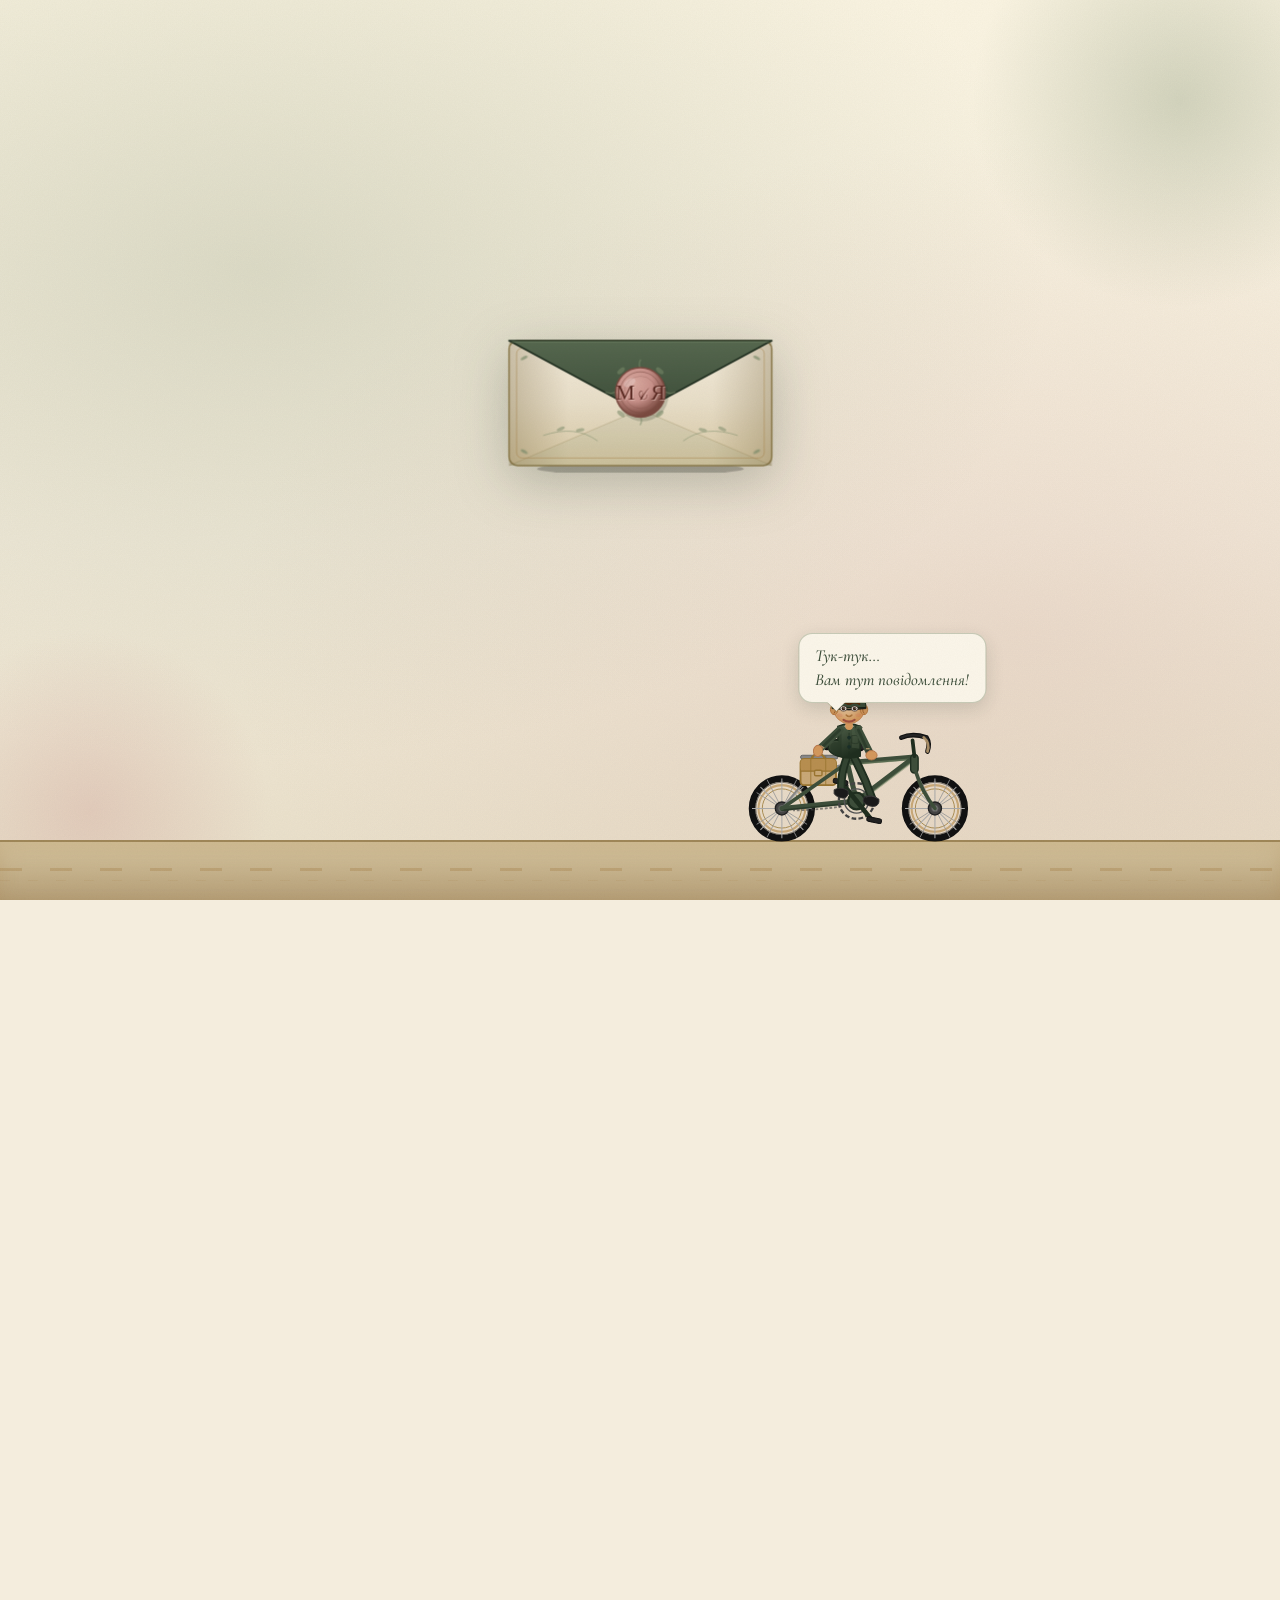
==== commit eeb1e27d: "Update index.html" ====
--- a/index.html
+++ b/index.html
@@ -390,7 +390,7 @@
 <!-- ═══ CEREMONY DETAILS ═══ -->
 <section id="details">
   <div class="container">
-    <h2 class="section-title">Деталі святування</h2>
+    <h2 class="section-title">Деталі святкування</h2>
     <div class="detail-cards">
 
       <div class="detail-card fade-up">
--- a/styles.css
+++ b/styles.css
@@ -1,39 +1,105 @@
+/* ════════════════════════════════════════════════════════════════
+   BOTANICAL GARDEN ROMANCE
+   Wedding invitation · Михайло & Яна · 23.08.2026
+   ════════════════════════════════════════════════════════════════ */
+
 *, *::before, *::after { box-sizing: border-box; margin: 0; padding: 0; }
 
 :root {
-  --rose:       #1a5c3e;
-  --rose-light: #2e8c60;
-  --rose-dark:  #0f3d26;
-  --gold:       #c49030;
-  --blush:      #a8d9bc;
-  --bg:         #f0faf4;
-  --text:       #0d2218;
-  --text-mid:   #1e6644;
-  --text-light: #4d9e72;
-  --white:      #ffffff;
-
-  /* Section palette */
-  --sec-green:         #3B5D3B;
-  --sec-green-text:    #FFFFFF;
-  --sec-green-divider: #7FA677;
-  --sec-green-sub:     #D6E5D0;
-  --sec-light:         #F2F5EF;
-  --sec-light-text:    #2E4A2E;
-  --sec-light-sub:     #5C6B5C;
+  /* ── Botanical palette ── */
+  --paper:        #F4EDDD;   /* aged cream — primary background */
+  --paper-deep:   #E8DEC8;   /* deeper paper for alternating bands */
+  --paper-edge:   #DDD0B4;   /* paper edge / deckled tones */
+  --moss:         #3D4E3A;   /* primary deep botanical green */
+  --moss-soft:    #56684F;   /* mid moss for body text on cream */
+  --sage:         #7A8B6A;   /* secondary muted sage */
+  --sage-pale:    #B5BFA1;   /* pale sage for hairlines */
+  --evergreen:    #1F2E1F;   /* near-black green for dark sections */
+  --blush:        #C9928B;   /* dusty rose accent */
+  --blush-deep:   #A56D66;   /* deeper blush for hovers */
+  --gold-leaf:    #A8854E;   /* antiqued gold */
+  --gold-soft:    #C9A877;   /* lighter antique gold */
+  --ink:          #2A2A2A;   /* body text on light surfaces */
+  --cream-soft:   #FBF6EA;   /* card surfaces */
+
+  /* ── Semantic aliases (preserve legacy class references) ── */
+  --rose:        var(--moss);
+  --rose-light:  var(--sage);
+  --rose-dark:   var(--evergreen);
+  --gold:        var(--gold-leaf);
+  --blush-old:   var(--blush);
+  --bg:          var(--paper);
+  --text:        var(--ink);
+  --text-mid:    var(--moss);
+  --text-light:  var(--moss-soft);
+  --white:       var(--cream-soft);
+
+  --sec-green:          var(--evergreen);
+  --sec-green-text:     var(--paper);
+  --sec-green-divider:  var(--sage);
+  --sec-green-sub:      #C9C9B0;
+  --sec-light:          var(--paper);
+  --sec-light-text:     var(--moss);
+  --sec-light-sub:      var(--moss-soft);
+
+  /* ── Sprig divider SVG (used everywhere) ── */
+  --sprig: url("data:image/svg+xml;utf8,<svg xmlns='http://www.w3.org/2000/svg' viewBox='0 0 220 28' fill='none' stroke='%237A8B6A' stroke-width='1' stroke-linecap='round'><line x1='0' y1='14' x2='80' y2='14'/><line x1='140' y1='14' x2='220' y2='14'/><path d='M88 14 Q100 6 110 4' /><path d='M132 14 Q120 6 110 4' /><path d='M92 14 Q102 18 108 22' /><path d='M128 14 Q118 18 112 22' /><ellipse cx='100' cy='8' rx='5' ry='2.4' fill='%237A8B6A' opacity='0.85' transform='rotate(-30 100 8)'/><ellipse cx='120' cy='8' rx='5' ry='2.4' fill='%237A8B6A' opacity='0.85' transform='rotate(30 120 8)'/><ellipse cx='105' cy='20' rx='4' ry='2' fill='%237A8B6A' opacity='0.7' transform='rotate(35 105 20)'/><ellipse cx='115' cy='20' rx='4' ry='2' fill='%237A8B6A' opacity='0.7' transform='rotate(-35 115 20)'/><circle cx='110' cy='13' r='1.6' fill='%23A8854E'/></svg>");
+
+  /* ── Sprig divider, cream colors for dark sections ── */
+  --sprig-cream: url("data:image/svg+xml;utf8,<svg xmlns='http://www.w3.org/2000/svg' viewBox='0 0 220 28' fill='none' stroke='%23C9C9B0' stroke-width='1' stroke-linecap='round'><line x1='0' y1='14' x2='80' y2='14'/><line x1='140' y1='14' x2='220' y2='14'/><path d='M88 14 Q100 6 110 4' /><path d='M132 14 Q120 6 110 4' /><path d='M92 14 Q102 18 108 22' /><path d='M128 14 Q118 18 112 22' /><ellipse cx='100' cy='8' rx='5' ry='2.4' fill='%23C9C9B0' opacity='0.85' transform='rotate(-30 100 8)'/><ellipse cx='120' cy='8' rx='5' ry='2.4' fill='%23C9C9B0' opacity='0.85' transform='rotate(30 120 8)'/><ellipse cx='105' cy='20' rx='4' ry='2' fill='%23C9C9B0' opacity='0.7' transform='rotate(35 105 20)'/><ellipse cx='115' cy='20' rx='4' ry='2' fill='%23C9C9B0' opacity='0.7' transform='rotate(-35 115 20)'/><circle cx='110' cy='13' r='1.6' fill='%23C9A877'/></svg>");
+
+  /* ── Pressed-leaf corner ornament ── */
+  --corner-leaf: url("data:image/svg+xml;utf8,<svg xmlns='http://www.w3.org/2000/svg' viewBox='0 0 60 60' fill='none' stroke='%237A8B6A' stroke-width='1' stroke-linecap='round'><path d='M8 8 Q24 18 36 36 Q44 46 52 52'/><ellipse cx='16' cy='14' rx='5' ry='2.2' fill='%237A8B6A' opacity='0.8' transform='rotate(35 16 14)'/><ellipse cx='24' cy='22' rx='6' ry='2.6' fill='%237A8B6A' opacity='0.75' transform='rotate(40 24 22)'/><ellipse cx='32' cy='30' rx='5' ry='2.2' fill='%237A8B6A' opacity='0.7' transform='rotate(45 32 30)'/><ellipse cx='40' cy='38' rx='4' ry='1.8' fill='%237A8B6A' opacity='0.65' transform='rotate(48 40 38)'/></svg>");
+
+  /* ── Paper grain noise (very subtle) ── */
+  --grain: url("data:image/svg+xml;utf8,<svg xmlns='http://www.w3.org/2000/svg' viewBox='0 0 200 200'><filter id='n'><feTurbulence type='fractalNoise' baseFrequency='0.85' numOctaves='2' stitchTiles='stitch'/><feColorMatrix values='0 0 0 0 0.25  0 0 0 0 0.22  0 0 0 0 0.16  0 0 0 1 0'/></filter><rect width='100%25' height='100%25' filter='url(%23n)' opacity='0.55'/></svg>");
 }
 
 html { scroll-behavior: smooth; }
 
 body {
-  font-family: 'Playfair Display', serif;
+  font-family: 'Cormorant Garamond', 'Cormorant', Georgia, 'Times New Roman', serif;
   font-weight: 400;
-  color: var(--text);
-  background: var(--bg);
+  font-size: 18px;
+  line-height: 1.55;
+  color: var(--ink);
+  background: var(--paper);
   overflow-x: hidden;
-}
+  position: relative;
+}
+
+/* Paper grain overlay across the whole document */
+body::before {
+  content: '';
+  position: fixed;
+  inset: 0;
+  background-image: var(--grain);
+  background-size: 200px 200px;
+  opacity: 0.07;
+  pointer-events: none;
+  z-index: 9998;
+  mix-blend-mode: multiply;
+}
+
+/* Larger, more readable paragraph text */
+p { font-size: 1.2rem; line-height: 1.65; }
 
 /* Form fields remain upright for legibility while typing */
 input, textarea, select { font-style: normal; }
+
+/* Utility — copperplate script */
+.script {
+  font-family: 'Pinyon Script', 'Cormorant Garamond', cursive;
+  font-weight: 400;
+}
+
+/* Utility — small caps tracking */
+.smallcaps {
+  font-family: 'Cormorant Garamond', serif;
+  font-variant-caps: all-small-caps;
+  letter-spacing: 0.22em;
+  font-weight: 500;
+}
 
 /* ── NAV ── */
 nav {
@@ -42,512 +108,809 @@
   z-index: 100;
   display: flex;
   justify-content: center;
-  gap: 2rem;
-  padding: 0.9rem 2rem;
-  background: rgba(248, 247, 244, 0.92);
+  gap: 2.4rem;
+  padding: 1rem 2rem;
+  background: rgba(244, 237, 221, 0.86);
   backdrop-filter: blur(10px);
-  border-bottom: 1px solid rgba(45, 74, 62, 0.14);
+  -webkit-backdrop-filter: blur(10px);
+  border-bottom: 1px solid rgba(122, 139, 106, 0.28);
 }
 nav a {
   text-decoration: none;
-  color: var(--text-mid);
-  font-size: 0.95rem;
-  letter-spacing: 0.04em;
-  text-transform: none;
-  font-weight: 400;
-  transition: color 0.2s;
-}
-nav a:hover { color: var(--rose); }
+  color: var(--moss);
+  font-family: 'Cormorant Garamond', serif;
+  font-size: 0.78rem;
+  font-variant-caps: all-small-caps;
+  letter-spacing: 0.28em;
+  font-weight: 500;
+  position: relative;
+  transition: color 0.3s ease;
+}
+nav a::after {
+  content: '';
+  position: absolute;
+  left: 50%;
+  bottom: -4px;
+  width: 0;
+  height: 1px;
+  background: var(--blush);
+  transition: width 0.35s ease, left 0.35s ease;
+}
+nav a:hover { color: var(--blush-deep); }
+nav a:hover::after { width: 100%; left: 0; }
 
 /* ── SHARED ── */
 section {
-  padding: 5.5rem 1.5rem;
+  padding: 6.5rem 1.5rem;
   min-height: 100vh;
   display: flex;
   align-items: center;
   justify-content: center;
-}
-.container { max-width: 900px; margin: 0 auto; width: 100%; }
+  position: relative;
+}
+.container { max-width: 960px; margin: 0 auto; width: 100%; }
 
 .section-label {
+  font-family: 'Pinyon Script', cursive;
   display: block;
   text-align: center;
-  font-size: 1rem;
-  letter-spacing: 0.04em;
-  text-transform: none;
-  color: var(--sec-light-text);
+  font-size: clamp(1.6rem, 3vw, 2.1rem);
+  letter-spacing: 0;
+  color: var(--blush);
   font-weight: 400;
-  margin-bottom: 0.6rem;
+  margin-bottom: 0.3rem;
+  line-height: 1;
 }
 .section-title {
-  font-family: 'Playfair Display', serif;
-  font-weight: 400;
-  font-size: clamp(1.8rem, 4vw, 2.6rem);
+  font-family: 'Cormorant Garamond', serif;
+  font-weight: 300;
+  font-style: italic;
+  font-size: clamp(2.2rem, 5vw, 3.6rem);
   text-align: center;
-  color: var(--sec-light-text);
-  margin-bottom: 3rem;
-}
+  color: var(--moss);
+  margin-bottom: 2.8rem;
+  letter-spacing: 0.01em;
+  line-height: 1.1;
+}
+.section-title::after {
+  content: '';
+  display: block;
+  width: 180px;
+  height: 22px;
+  margin: 1.1rem auto 0;
+  background: var(--sprig) center/contain no-repeat;
+}
+
 .divider {
   display: flex;
   align-items: center;
   justify-content: center;
-  gap: 0.9rem;
-  margin: 1.4rem 0;
-}
+  gap: 0;
+  margin: 1.4rem auto;
+  width: 220px;
+  height: 22px;
+  background: var(--sprig) center/contain no-repeat;
+}
+.divider svg { display: none; }    /* hide legacy diamond SVG, sprig drawn via bg */
 .divider::before,
-.divider::after {
-  content: '';
-  height: 1px;
-  width: 56px;
-  background: var(--sec-green-divider);
-  opacity: 0.85;
-}
+.divider::after { display: none; }  /* legacy lines */
 
 /* ── HERO ── */
 #hero {
   min-height: 100vh;
-  background: var(--sec-green);
+  background:
+    radial-gradient(ellipse at 20% 10%, rgba(122,139,106,0.25) 0%, transparent 55%),
+    radial-gradient(ellipse at 85% 90%, rgba(201,146,139,0.20) 0%, transparent 55%),
+    linear-gradient(180deg, #FAF4E2 0%, var(--paper) 60%, var(--paper-deep) 100%);
   display: flex;
   flex-direction: column;
   align-items: center;
   justify-content: center;
   text-align: center;
-  padding: 5rem 1.5rem 4rem;
+  padding: 7rem 1.5rem 5rem;
   position: relative;
   overflow: hidden;
 }
+
+/* Background botanical wreath ghosts */
 #hero::before {
   content: '';
   position: absolute;
-  top: -80px; right: -80px;
-  width: 360px; height: 360px;
-  background: radial-gradient(circle, rgba(45,74,62,0.10) 0%, transparent 68%);
-  border-radius: 50%;
+  top: -40px; right: -120px;
+  width: 460px; height: 460px;
+  background: var(--corner-leaf) center/contain no-repeat;
+  opacity: 0.18;
+  transform: rotate(-15deg);
   pointer-events: none;
 }
 #hero::after {
   content: '';
   position: absolute;
-  bottom: -100px; left: -80px;
+  bottom: -80px; left: -120px;
   width: 420px; height: 420px;
-  background: radial-gradient(circle, rgba(201,165,112,0.1) 0%, transparent 65%);
-  border-radius: 50%;
+  background: var(--corner-leaf) center/contain no-repeat;
+  opacity: 0.16;
+  transform: rotate(165deg) scaleX(-1);
   pointer-events: none;
 }
 
 .hero-pretitle {
-  font-family: 'Playfair Display', serif;
-  font-size: clamp(0.95rem, 1.7vw, 1.15rem);
-  letter-spacing: 0.06em;
-  text-transform: none;
-  color: var(--sec-green-sub);
+  font-family: 'Cormorant Garamond', serif;
+  font-style: italic;
   font-weight: 400;
-  margin-bottom: 1.2rem;
-}
+  font-size: clamp(1.1rem, 2vw, 1.35rem);
+  letter-spacing: 0.36em;
+  text-transform: uppercase;
+  color: var(--moss);
+  margin-bottom: 2rem;
+  position: relative;
+  z-index: 2;
+}
+.hero-pretitle::before,
+.hero-pretitle::after {
+  content: '';
+  display: inline-block;
+  width: 36px;
+  height: 1px;
+  background: var(--sage);
+  vertical-align: middle;
+  margin: 0 0.9rem;
+}
+
 .hero-names {
-  font-family: 'Playfair Display', serif;
-  font-size: clamp(2.8rem, 8vw, 5.5rem);
+  font-family: 'Pinyon Script', 'Cormorant Garamond', cursive;
+  font-size: clamp(4rem, 12vw, 9rem);
   font-weight: 400;
-  color: var(--sec-green-text);
-  line-height: 1.15;
-  text-shadow: 0 2px 24px rgba(0, 0, 0, 0.18);
+  color: var(--moss);
+  line-height: 1.0;
+  text-shadow: 0 2px 0 rgba(255,255,255,0.4);
+  position: relative;
+  z-index: 2;
+  letter-spacing: 0;
 }
 .hero-amp {
-  display: inline;
+  display: inline-block;
+  font-family: 'Pinyon Script', cursive;
   font-weight: 400;
-  font-size: clamp(2rem, 5vw, 4rem);
-  color: var(--gold);
-}
-.hero-date {
-  font-family: 'Playfair Display', serif;
-  font-size: clamp(1rem, 2.5vw, 1.35rem);
-  color: var(--sec-green-sub);
-  letter-spacing: 0.14em;
-  margin-top: 1rem;
-}
-.hero-message {
-  font-family: 'Playfair Display', serif;
-  font-size: clamp(1rem, 2.5vw, 1.35rem);
-  color: var(--sec-green-sub);
-  letter-spacing: 0.14em;
-  margin-top: 1.2rem;
-}
+  font-size: 0.85em;
+  color: var(--blush);
+  margin: 0 0.05em;
+  transform: translateY(0.08em);
+}
+
+.divider {
+  position: relative;
+  z-index: 2;
+}
+
 .hero-photo-wrap {
-  margin-top: 1.4rem;
-  border-radius: 18px;
-  overflow: hidden;
+  margin-top: 1.8rem;
+  padding: 14px 14px 56px;     /* polaroid-style mat */
+  background: var(--cream-soft);
+  border: 1px solid rgba(122,139,106,0.25);
   box-shadow:
-    0 4px 12px rgba(15,61,38,0.20),
-    0 16px 40px rgba(15,61,38,0.22),
-    0 32px 64px rgba(15,61,38,0.18),
-    0 2px 6px rgba(0,0,0,0.12);
-  max-width: 720px;
-  width: 92%;
-  max-height: 60vh;
-}
+    0 2px 4px rgba(31,46,31,0.08),
+    0 12px 30px rgba(31,46,31,0.18),
+    0 30px 60px rgba(31,46,31,0.14);
+  max-width: 640px;
+  width: 90%;
+  position: relative;
+  z-index: 2;
+  transform: rotate(-1deg);
+  transition: transform 0.4s ease;
+}
+.hero-photo-wrap::before {
+  /* paper-tape detail */
+  content: '';
+  position: absolute;
+  top: -12px;
+  left: 50%;
+  width: 110px;
+  height: 22px;
+  background: rgba(201,168,119,0.55);
+  border: 1px solid rgba(168,133,78,0.4);
+  transform: translateX(-50%) rotate(-2deg);
+  box-shadow: 0 2px 6px rgba(0,0,0,0.08);
+}
+.hero-photo-wrap::after {
+  /* handwritten caption */
+  content: 'Михайло & Яна  ·  23.08.2026';
+  position: absolute;
+  bottom: 16px;
+  left: 0; right: 0;
+  text-align: center;
+  font-family: 'Pinyon Script', cursive;
+  font-size: 1.5rem;
+  color: var(--moss);
+}
+.hero-photo-wrap:hover { transform: rotate(0deg) scale(1.01); }
 .hero-photo {
   width: 100%;
   height: 100%;
   display: block;
   object-fit: cover;
+  max-height: 50vh;
+  filter: sepia(0.06) saturate(0.95);
 }
 
 .hero-scroll {
   position: absolute;
-  bottom: 2rem;
+  bottom: 1.6rem;
   left: 50%;
   transform: translateX(-50%);
   display: flex;
   flex-direction: column;
   align-items: center;
-  gap: 0.35rem;
-  color: var(--sec-green-sub);
-  font-size: 0.9rem;
-  letter-spacing: 0.04em;
-  text-transform: none;
+  gap: 0.3rem;
+  color: var(--moss);
+  font-family: 'Cormorant Garamond', serif;
+  font-style: italic;
+  font-size: 0.85rem;
+  letter-spacing: 0.22em;
+  text-transform: lowercase;
   animation: bob 2.2s ease-in-out infinite;
-}
-.hero-scroll::after { content: '↓'; font-size: 0.9rem; }
+  z-index: 2;
+}
+.hero-scroll::after {
+  content: '';
+  width: 1px;
+  height: 28px;
+  background: linear-gradient(to bottom, var(--sage), transparent);
+}
 @keyframes bob {
   0%, 100% { transform: translateX(-50%) translateY(0); }
-  50%       { transform: translateX(-50%) translateY(7px); }
+  50%       { transform: translateX(-50%) translateY(6px); }
 }
 
 /* ── INVITATION MESSAGE ── */
-#invite-message { background: var(--sec-light); }
+#invite-message {
+  background:
+    linear-gradient(180deg, var(--paper-deep) 0%, var(--paper) 100%);
+}
 .invite-card {
   display: grid;
-  grid-template-columns: 1fr 1fr;
-  gap: 2.5rem;
+  grid-template-columns: 1.05fr 1fr;
+  gap: 3rem;
   align-items: center;
-  background: linear-gradient(140deg, #fff 55%, #e3ecdd 100%);
-  border: 1px solid rgba(46,74,46,0.15);
-  border-radius: 18px;
-  padding: 3rem;
-  box-shadow: 0 6px 28px rgba(46,74,46,0.08);
-}
-.invite-text { padding-right: 1rem; }
+  background: var(--cream-soft);
+  border: 1px solid rgba(122,139,106,0.25);
+  padding: 3.6rem 3rem;
+  position: relative;
+  box-shadow: 0 18px 50px rgba(31,46,31,0.10);
+}
+/* Pressed-leaf corners */
+.invite-card::before,
+.invite-card::after {
+  content: '';
+  position: absolute;
+  width: 70px; height: 70px;
+  background: var(--corner-leaf) center/contain no-repeat;
+  opacity: 0.6;
+  pointer-events: none;
+}
+.invite-card::before { top: 14px; left: 14px; }
+.invite-card::after  { bottom: 14px; right: 14px; transform: rotate(180deg); }
+
+.invite-text { padding-right: 0.5rem; position: relative; }
 .invite-heading {
-  font-family: 'Playfair Display', serif;
+  font-family: 'Cormorant Garamond', serif;
   font-weight: 400;
+  font-style: italic;
   font-size: clamp(1.6rem, 3.4vw, 2.4rem);
-  color: var(--sec-light-text);
+  color: var(--moss);
   line-height: 1.25;
-  margin-bottom: 1.8rem;
+  margin-bottom: 1.6rem;
+  letter-spacing: 0.01em;
 }
 .invite-heading:empty { display: none; }
+.invite-heading:not(:empty)::first-letter {
+  font-family: 'Pinyon Script', cursive;
+  font-size: 1.6em;
+  color: var(--blush);
+  margin-right: 0.05em;
+  line-height: 0.8;
+}
 .invite-paragraph {
-  font-family: 'Playfair Display', serif;
-  font-size: clamp(0.95rem, 1.6vw, 1.1rem);
-  color: var(--sec-light-sub);
-  line-height: 1.65;
-}
+  font-family: 'Cormorant Garamond', serif;
+  font-size: clamp(1.25rem, 2.1vw, 1.45rem);
+  color: var(--moss-soft);
+  line-height: 1.75;
+  font-style: italic;
+  font-weight: 400;
+}
+.invite-paragraph::first-line { letter-spacing: 0.04em; }
+
 .invite-photos {
   display: grid;
   grid-template-columns: 1fr 1fr;
   grid-template-rows: 1fr 1fr;
-  gap: 1rem;
+  gap: 1.2rem;
   height: 100%;
-  min-height: 320px;
+  min-height: 340px;
+  position: relative;
 }
 .invite-photo {
   width: 100%;
   height: 100%;
   object-fit: cover;
-  border-radius: 10px;
-  background: #d8d4c3;
+  background: var(--paper-edge);
   display: block;
-}
-.invite-photo-3 { grid-column: 1 / -1; }
-
-@media (max-width: 768px) {
-  .invite-card {
-    grid-template-columns: 1fr;
-    padding: 2rem 1.4rem;
-    gap: 2rem;
-  }
-  .invite-text { padding-right: 0; text-align: center; }
-  .invite-photos { min-height: 280px; }
-}
+  border: 8px solid var(--cream-soft);
+  box-shadow: 0 6px 16px rgba(31,46,31,0.16);
+  filter: sepia(0.05);
+  transition: transform 0.4s ease;
+}
+.invite-photo-1 { transform: rotate(-3deg); }
+.invite-photo-2 { transform: rotate(2.5deg); }
+.invite-photo-3 {
+  grid-column: 1 / -1;
+  transform: rotate(-1deg);
+  max-height: 220px;
+}
+.invite-photo:hover { transform: rotate(0) scale(1.02); z-index: 3; }
 
 /* ── DETAILS ── */
-#details { background: var(--sec-light); }
+#details {
+  background: var(--paper);
+}
 .detail-cards {
   display: grid;
   grid-template-columns: repeat(3, 1fr);
-  gap: 1.5rem;
+  gap: 1.8rem;
 }
 .detail-card {
   text-align: center;
-  padding: 2.2rem 1.5rem;
-  border: 1px solid rgba(46,74,46,0.15);
-  border-radius: 14px;
-  background: linear-gradient(140deg, #fff 55%, #e3ecdd 100%);
-  transition: transform 0.25s, box-shadow 0.25s;
-}
+  padding: 2.6rem 1.6rem 2.2rem;
+  background: var(--cream-soft);
+  border: 1px solid rgba(122,139,106,0.22);
+  position: relative;
+  transition: transform 0.35s ease, box-shadow 0.35s ease;
+}
+.detail-card::before,
+.detail-card::after {
+  content: '';
+  position: absolute;
+  width: 42px; height: 42px;
+  background: var(--corner-leaf) center/contain no-repeat;
+  opacity: 0.7;
+  pointer-events: none;
+}
+.detail-card::before { top: 8px; left: 8px; }
+.detail-card::after  { bottom: 8px; right: 8px; transform: rotate(180deg); }
 .detail-card:hover {
-  transform: translateY(-5px);
-  box-shadow: 0 10px 30px rgba(46,74,46,0.12);
-}
-.detail-icon { font-size: 2.1rem; display: block; margin-bottom: 1rem; }
+  transform: translateY(-6px);
+  box-shadow: 0 18px 36px rgba(31,46,31,0.14);
+}
+.detail-icon {
+  font-size: 2.4rem;
+  display: flex;
+  align-items: center;
+  justify-content: center;
+  width: 64px;
+  height: 64px;
+  margin: 0 auto 1.1rem;
+  color: var(--moss);
+}
+.detail-icon svg { width: 100%; height: 100%; display: block; }
 .detail-label {
-  font-size: 1rem;
-  letter-spacing: 0.04em;
-  text-transform: none;
-  color: var(--sec-light-text);
+  font-family: 'Cormorant Garamond', serif;
+  font-variant-caps: all-small-caps;
+  font-size: 0.95rem;
+  letter-spacing: 0.28em;
+  color: var(--blush);
+  font-weight: 500;
+  margin-bottom: 0.6rem;
+}
+.detail-value {
+  font-family: 'Cormorant Garamond', serif;
+  font-style: italic;
   font-weight: 400;
-  margin-bottom: 0.45rem;
-}
-.detail-value {
-  font-family: 'Playfair Display', serif;
-  font-size: 1.1rem;
-  color: var(--sec-light-text);
+  font-size: 1.35rem;
+  color: var(--moss);
+  line-height: 1.45;
+}
+.detail-sub {
+  font-size: 0.95rem;
+  color: var(--moss-soft);
+  margin-top: 0.6rem;
+  font-style: italic;
   line-height: 1.55;
-}
-.detail-sub {
-  font-size: 0.82rem;
-  color: var(--sec-light-sub);
-  margin-top: 0.3rem;
 }
 
 /* ── TIMELINE ── */
 #timeline {
-  background: var(--sec-green);
-}
-#timeline .section-label { color: var(--sec-green-sub); }
-#timeline .section-title { color: var(--sec-green-text); }
-.timeline { position: relative; padding: 0.5rem 0; }
+  background: var(--evergreen);
+  position: relative;
+  overflow: hidden;
+}
+#timeline::before {
+  content: '';
+  position: absolute;
+  inset: 0;
+  background:
+    radial-gradient(ellipse at 90% 10%, rgba(168,133,78,0.18) 0%, transparent 55%),
+    radial-gradient(ellipse at 10% 90%, rgba(122,139,106,0.20) 0%, transparent 55%);
+  pointer-events: none;
+}
+#timeline .container { position: relative; z-index: 2; }
+#timeline .section-label { color: var(--blush); }
+#timeline .section-title { color: var(--paper); }
+#timeline .section-title::after { background: var(--sprig-cream) center/contain no-repeat; }
+
+.timeline {
+  position: relative;
+  padding: 1rem 0;
+}
 .timeline::before {
   content: '';
   position: absolute;
   left: 50%; top: 0; bottom: 0;
-  width: 1px;
-  background: linear-gradient(to bottom, transparent, var(--sec-green-divider) 8%, var(--sec-green-divider) 92%, transparent);
+  width: 0;
+  border-left: 1px dashed rgba(181,191,161,0.6);
   transform: translateX(-50%);
 }
 .tl-item {
   display: flex;
   align-items: center;
   justify-content: flex-end;
-  padding-right: calc(50% + 2.8rem);
-  margin-bottom: 2.8rem;
+  padding-right: calc(50% + 3rem);
+  margin-bottom: 3rem;
   position: relative;
 }
 .tl-item:nth-child(even) {
   justify-content: flex-start;
   padding-right: 0;
-  padding-left: calc(50% + 2.8rem);
+  padding-left: calc(50% + 3rem);
 }
 .tl-item:last-child { margin-bottom: 0; }
+
 .tl-dot {
   position: absolute;
   left: 50%;
-  transform: translateX(-50%);
-  width: 13px; height: 13px;
+  top: 50%;
+  transform: translate(-50%, -50%);
+  width: 28px; height: 28px;
+  background: var(--evergreen);
   border-radius: 50%;
-  background: var(--rose);
-  border: 3px solid var(--white);
-  box-shadow: 0 0 0 2px var(--rose-light);
-}
+  display: flex;
+  align-items: center;
+  justify-content: center;
+}
+.tl-dot::before {
+  content: '';
+  width: 22px; height: 22px;
+  background-image: url("data:image/svg+xml;utf8,<svg xmlns='http://www.w3.org/2000/svg' viewBox='0 0 24 24' fill='none' stroke='%23C9A877' stroke-width='1.2' stroke-linecap='round'><ellipse cx='12' cy='6' rx='2.4' ry='5' fill='%23C9A877' opacity='0.85'/><ellipse cx='12' cy='18' rx='2.4' ry='5' fill='%23C9A877' opacity='0.85'/><ellipse cx='6' cy='12' rx='5' ry='2.4' fill='%23C9A877' opacity='0.85'/><ellipse cx='18' cy='12' rx='5' ry='2.4' fill='%23C9A877' opacity='0.85'/><circle cx='12' cy='12' r='2' fill='%23C9928B'/></svg>");
+  background-size: contain;
+  background-repeat: no-repeat;
+  background-position: center;
+}
+
 .tl-card {
-  background: var(--white);
-  border-radius: 12px;
-  padding: 1.2rem 1.6rem;
-  box-shadow: 0 4px 18px rgba(45,74,62,0.10);
-  max-width: 290px;
+  background: var(--cream-soft);
+  padding: 1.4rem 1.7rem 1.5rem;
+  box-shadow: 0 10px 30px rgba(0,0,0,0.32);
+  max-width: 320px;
   width: 100%;
+  position: relative;
+  border: 1px solid rgba(168,133,78,0.25);
+}
+/* Deckled torn-paper bottom edge */
+.tl-card::after {
+  content: '';
+  position: absolute;
+  left: 0; right: 0; bottom: -8px;
+  height: 10px;
+  background: var(--cream-soft);
+  -webkit-mask-image: url("data:image/svg+xml;utf8,<svg xmlns='http://www.w3.org/2000/svg' viewBox='0 0 100 10' preserveAspectRatio='none'><path d='M0 0 L100 0 L100 4 L94 7 L88 3 L82 8 L76 4 L70 7 L64 3 L58 8 L52 4 L46 7 L40 3 L34 8 L28 4 L22 7 L16 3 L10 8 L4 4 L0 7 Z' fill='black'/></svg>");
+          mask-image: url("data:image/svg+xml;utf8,<svg xmlns='http://www.w3.org/2000/svg' viewBox='0 0 100 10' preserveAspectRatio='none'><path d='M0 0 L100 0 L100 4 L94 7 L88 3 L82 8 L76 4 L70 7 L64 3 L58 8 L52 4 L46 7 L40 3 L34 8 L28 4 L22 7 L16 3 L10 8 L4 4 L0 7 Z' fill='black'/></svg>");
+  -webkit-mask-size: 100% 100%;
+          mask-size: 100% 100%;
 }
 .tl-time {
-  font-size: 1.05rem;
-  letter-spacing: 0.02em;
-  text-transform: none;
-  color: var(--rose);
+  font-family: 'Cormorant Garamond', serif;
+  font-variant-caps: all-small-caps;
+  font-size: 1rem;
+  letter-spacing: 0.28em;
+  color: var(--blush);
+  font-weight: 500;
+  margin-bottom: 0.3rem;
+}
+.tl-event {
+  font-family: 'Cormorant Garamond', serif;
+  font-style: italic;
   font-weight: 400;
-  margin-bottom: 0.25rem;
-}
-.tl-event {
-  font-family: 'Playfair Display', serif;
-  font-size: 1.15rem;
-  color: var(--text);
+  font-size: 1.45rem;
+  color: var(--moss);
+  line-height: 1.2;
 }
 .tl-desc {
-  font-size: 0.83rem;
-  color: var(--text-light);
-  margin-top: 0.2rem;
-}
+  font-size: 0.98rem;
+  color: var(--moss-soft);
+  margin-top: 0.35rem;
+  font-style: italic;
+  line-height: 1.5;
+}
+.tl-link {
+  color: var(--blush-deep);
+  text-decoration: none;
+  font-weight: 500;
+  border-bottom: 1px dotted var(--blush);
+  transition: color 0.2s, border-color 0.2s;
+}
+.tl-link:hover { color: var(--moss); border-color: var(--moss); }
 
 /* ── LOCATION ── */
-#location { background: var(--sec-light); }
+#location {
+  background: linear-gradient(180deg, var(--paper) 0%, var(--paper-deep) 100%);
+}
 .map-wrap {
-  border-radius: 18px;
+  border: 12px solid var(--cream-soft);
+  outline: 1px solid rgba(122,139,106,0.3);
   overflow: hidden;
-  box-shadow: 0 8px 36px rgba(0,0,0,0.09);
-  margin-bottom: 1.8rem;
-}
+  box-shadow: 0 16px 40px rgba(31,46,31,0.18);
+  margin-bottom: 2rem;
+  position: relative;
+}
+.map-wrap::before,
+.map-wrap::after {
+  content: '';
+  position: absolute;
+  width: 48px; height: 48px;
+  background: var(--corner-leaf) center/contain no-repeat;
+  opacity: 0.7;
+  z-index: 2;
+  pointer-events: none;
+}
+.map-wrap::before { top: -2px; left: -2px; }
+.map-wrap::after  { bottom: -2px; right: -2px; transform: rotate(180deg); }
 .map-wrap iframe {
   width: 100%;
-  height: 390px;
+  height: 420px;
   border: none;
   display: block;
+  filter: sepia(0.08) saturate(0.92);
 }
 .map-actions { text-align: center; }
 .btn-map {
   display: inline-flex;
   align-items: center;
-  gap: 0.5rem;
-  padding: 0.85rem 2.2rem;
-  background: var(--rose);
-  color: #fff;
+  gap: 0.6rem;
+  padding: 0.95rem 2.4rem;
+  background: var(--moss);
+  color: var(--paper);
   text-decoration: none;
-  border-radius: 50px;
-  font-size: 1rem;
-  font-weight: 400;
-  letter-spacing: 0.02em;
-  transition: background 0.2s, transform 0.2s;
-}
-.btn-map:hover { background: var(--rose-dark); transform: translateY(-2px); }
+  font-family: 'Cormorant Garamond', serif;
+  font-variant-caps: all-small-caps;
+  font-size: 1.05rem;
+  font-weight: 500;
+  letter-spacing: 0.22em;
+  border: 1px solid var(--moss);
+  position: relative;
+  transition: background 0.3s, color 0.3s, transform 0.2s;
+}
+.btn-map::before {
+  content: '';
+  position: absolute;
+  inset: 4px;
+  border: 1px solid rgba(244,237,221,0.35);
+  pointer-events: none;
+  transition: inset 0.3s ease;
+}
+.btn-map:hover {
+  background: var(--evergreen);
+  transform: translateY(-2px);
+}
+.btn-map:hover::before { inset: 2px; }
 
 /* ── RSVP ── */
 #rsvp {
-  background: var(--sec-green);
-}
-#rsvp .section-label { color: var(--sec-green-sub); }
-#rsvp .section-title { color: var(--sec-green-text); }
+  background: var(--evergreen);
+  position: relative;
+  overflow: hidden;
+}
+#rsvp::before {
+  content: '';
+  position: absolute;
+  inset: 0;
+  background:
+    radial-gradient(ellipse at 15% 20%, rgba(168,133,78,0.18) 0%, transparent 50%),
+    radial-gradient(ellipse at 85% 80%, rgba(201,146,139,0.18) 0%, transparent 50%);
+  pointer-events: none;
+}
+#rsvp .container { position: relative; z-index: 2; }
+#rsvp .section-label { color: var(--blush); }
+#rsvp .section-title { color: var(--paper); }
+#rsvp .section-title::after { background: var(--sprig-cream) center/contain no-repeat; }
+
 .rsvp-box {
-  max-width: 580px;
+  max-width: 620px;
   margin: 0 auto;
-  background: var(--white);
-  border-radius: 18px;
-  padding: 2.8rem;
-  box-shadow: 0 8px 36px rgba(45,74,62,0.12);
-}
+  background: var(--cream-soft);
+  padding: 3.4rem 3rem 3rem;
+  box-shadow: 0 24px 64px rgba(0,0,0,0.32);
+  position: relative;
+  border: 1px solid rgba(168,133,78,0.3);
+}
+.rsvp-box::before,
+.rsvp-box::after {
+  content: '';
+  position: absolute;
+  width: 62px; height: 62px;
+  background: var(--corner-leaf) center/contain no-repeat;
+  opacity: 0.6;
+  pointer-events: none;
+}
+.rsvp-box::before { top: 10px; left: 10px; }
+.rsvp-box::after  { bottom: 10px; right: 10px; transform: rotate(180deg); }
+
 .form-group { margin-bottom: 2.2rem; }
 .field-error {
   display: block;
   margin-top: 0.4rem;
-  font-size: 0.78rem;
-  color: #c0392b;
-  letter-spacing: 0.03em;
+  font-size: 0.9rem;
+  font-style: italic;
+  color: var(--blush-deep);
+  letter-spacing: 0.02em;
   min-height: 1em;
 }
 label {
   display: block;
-  font-size: 1rem;
-  letter-spacing: 0.02em;
-  text-transform: none;
-  color: var(--rose);
-  font-weight: 400;
-  margin-bottom: 0.5rem;
-}
+  font-family: 'Cormorant Garamond', serif;
+  font-style: italic;
+  font-size: 1.15rem;
+  letter-spacing: 0.04em;
+  color: var(--moss);
+  font-weight: 500;
+  margin-bottom: 0.7rem;
+}
+
 input[type="text"],
 input[type="number"],
 textarea {
   width: 100%;
-  padding: 0.78rem 1rem;
-  border: 1px solid rgba(45,74,62,0.20);
-  border-radius: 9px;
-  font-family: 'Playfair Display', serif;
-  font-size: 0.95rem;
-  color: var(--text);
-  background: #eaf7f0;
+  padding: 0.85rem 1rem;
+  border: none;
+  border-bottom: 1px solid rgba(122,139,106,0.5);
+  border-radius: 0;
+  background: transparent;
+  font-family: 'Cormorant Garamond', serif;
+  font-size: 1.1rem;
+  font-style: italic;
+  color: var(--ink);
   outline: none;
-  transition: border-color 0.2s, box-shadow 0.2s;
-}
-input:focus, textarea:focus {
-  border-color: var(--rose);
-  box-shadow: 0 0 0 3px rgba(45,74,62,0.10);
-}
-textarea { resize: vertical; min-height: 95px; }
-
-.radio-row { display: flex; gap: 1rem; }
+  transition: border-color 0.3s, background 0.3s;
+}
+input[type="text"]:focus,
+input[type="number"]:focus,
+textarea:focus {
+  border-color: var(--blush);
+  background: rgba(244,237,221,0.4);
+}
+textarea {
+  resize: vertical;
+  min-height: 110px;
+  border: 1px solid rgba(122,139,106,0.4);
+  padding: 0.9rem 1rem;
+}
+
+.radio-row {
+  display: flex;
+  gap: 1rem;
+  margin-top: 0.3rem;
+}
 .radio-opt { flex: 1; }
 .radio-opt input { display: none; }
 .radio-opt label {
   display: flex;
   align-items: center;
   justify-content: center;
-  gap: 0.45rem;
-  padding: 0.78rem 0.5rem;
-  border: 1px solid rgba(45,74,62,0.20);
-  border-radius: 9px;
+  gap: 0.5rem;
+  padding: 0.95rem 0.7rem;
+  border: 1px solid rgba(122,139,106,0.4);
   cursor: pointer;
-  font-size: 1rem;
-  font-weight: 400;
+  font-family: 'Cormorant Garamond', serif;
+  font-size: 1.05rem;
+  font-style: italic;
+  font-weight: 500;
   letter-spacing: 0.02em;
-  text-transform: none;
-  color: var(--text-mid);
-  background: #eaf7f0;
-  transition: all 0.18s;
-}
+  color: var(--moss);
+  background: rgba(244,237,221,0.4);
+  transition: all 0.25s ease;
+}
+.radio-opt label:hover { background: rgba(201,146,139,0.12); }
 .radio-opt input:checked + label {
-  background: var(--rose);
-  border-color: var(--rose);
-  color: #fff;
+  background: var(--moss);
+  border-color: var(--moss);
+  color: var(--paper);
 }
 
 .guest-name-row {
   display: flex;
-  gap: 0.5rem;
-  margin-bottom: 0.6rem;
+  gap: 0.6rem;
+  margin-bottom: 0.8rem;
   align-items: center;
 }
 .guest-name-row input { margin-bottom: 0; }
 .btn-remove-guest {
   flex-shrink: 0;
-  width: 32px; height: 32px;
-  border: 1px solid rgba(45,74,62,0.20);
+  width: 34px; height: 34px;
+  border: 1px solid rgba(122,139,106,0.4);
   border-radius: 50%;
   background: transparent;
-  color: var(--text-light);
+  color: var(--moss-soft);
   font-size: 1.1rem;
   line-height: 1;
   cursor: pointer;
-  transition: background 0.18s, color 0.18s;
+  transition: background 0.2s, color 0.2s, border-color 0.2s;
   display: flex; align-items: center; justify-content: center;
 }
-.btn-remove-guest:hover { background: var(--rose); color: #fff; border-color: var(--rose); }
+.btn-remove-guest:hover {
+  background: var(--blush);
+  color: var(--cream-soft);
+  border-color: var(--blush);
+}
 
 #addGuestBtn {
-  margin-top: 0.6rem;
-  padding: 0.55rem 1.2rem;
+  margin-top: 0.4rem;
+  padding: 0.65rem 1.2rem;
   background: transparent;
-  border: 1px dashed rgba(45,74,62,0.35);
-  border-radius: 9px;
-  color: var(--rose);
-  font-family: 'Playfair Display', serif;
-  font-size: 1rem;
-  font-weight: 400;
+  border: 1px dashed rgba(122,139,106,0.55);
+  border-radius: 0;
+  color: var(--moss);
+  font-family: 'Cormorant Garamond', serif;
+  font-style: italic;
+  font-size: 1.05rem;
+  font-weight: 500;
   letter-spacing: 0.02em;
   cursor: pointer;
-  transition: background 0.18s, border-color 0.18s;
+  transition: background 0.25s, border-color 0.25s, color 0.25s;
   width: 100%;
 }
-#addGuestBtn:hover { background: rgba(45,74,62,0.06); border-color: var(--rose); }
+#addGuestBtn:hover {
+  background: rgba(122,139,106,0.1);
+  border-color: var(--blush);
+  color: var(--blush-deep);
+}
 
 .btn-submit {
   width: 100%;
-  padding: 1rem;
-  background: var(--rose);
-  color: #fff;
-  border: none;
-  border-radius: 50px;
-  font-family: 'Playfair Display', serif;
-  font-size: 1.1rem;
-  font-weight: 400;
-  letter-spacing: 0.02em;
-  text-transform: none;
+  padding: 1.05rem;
+  background: var(--moss);
+  color: var(--paper);
+  border: 1px solid var(--moss);
+  border-radius: 0;
+  font-family: 'Cormorant Garamond', serif;
+  font-variant-caps: all-small-caps;
+  font-size: 1.2rem;
+  font-weight: 500;
+  letter-spacing: 0.28em;
   cursor: pointer;
-  margin-top: 0.4rem;
-  transition: background 0.2s, transform 0.15s;
-}
-.btn-submit:hover  { background: var(--rose-dark); transform: translateY(-2px); }
+  margin-top: 0.6rem;
+  position: relative;
+  transition: background 0.3s, transform 0.2s;
+}
+.btn-submit::before {
+  content: '';
+  position: absolute;
+  inset: 4px;
+  border: 1px solid rgba(244,237,221,0.35);
+  pointer-events: none;
+  transition: inset 0.3s ease;
+}
+.btn-submit:hover {
+  background: var(--evergreen);
+  transform: translateY(-2px);
+}
+.btn-submit:hover::before { inset: 2px; }
 .btn-submit:active { transform: translateY(0); }
 
 .rsvp-note {
   text-align: center;
-  font-size: 0.78rem;
-  color: var(--text-light);
-  margin-top: 1rem;
+  font-size: 1.1rem;
+  color: var(--moss-soft);
+  font-style: italic;
+  margin-top: 1.2rem;
+  letter-spacing: 0.02em;
 }
 
 .thank-you {
@@ -556,49 +919,139 @@
   padding: 2.5rem 1rem;
 }
 .thank-you.show { display: block; }
-.ty-icon { font-size: 3.2rem; margin-bottom: 1rem; }
+.ty-icon { font-size: 3.4rem; margin-bottom: 1rem; }
 .thank-you h3 {
-  font-family: 'Playfair Display', serif;
+  font-family: 'Pinyon Script', cursive;
   font-weight: 400;
-  font-size: 1.9rem;
-  color: var(--text);
-  margin-bottom: 0.7rem;
-}
-.thank-you p { color: var(--text-mid); line-height: 1.65; }
+  font-size: 2.8rem;
+  color: var(--moss);
+  margin-bottom: 0.8rem;
+  line-height: 1;
+}
+.thank-you p {
+  color: var(--moss-soft);
+  font-style: italic;
+  font-size: 1.3rem;
+  line-height: 1.7;
+}
+
+/* ── NO-FLOWERS NOTICE ── */
+.no-flowers-wrap {
+  background: linear-gradient(180deg, var(--paper-deep) 0%, var(--paper) 100%);
+  display: flex;
+  justify-content: center;
+  padding: 5rem 1.5rem;
+  position: relative;
+}
+.no-flowers-note {
+  max-width: 760px;
+  width: 100%;
+  text-align: center;
+  padding: 2rem 1.5rem;
+  line-height: 1.6;
+  position: relative;
+}
+.no-flowers-note::before,
+.no-flowers-note::after {
+  content: '';
+  position: absolute;
+  width: 80px; height: 80px;
+  background: var(--corner-leaf) center/contain no-repeat;
+  opacity: 0.4;
+  pointer-events: none;
+}
+.no-flowers-note::before { top: -10px; left: -10px; }
+.no-flowers-note::after  { bottom: -10px; right: -10px; transform: rotate(180deg); }
+
+.no-flowers-divider {
+  margin: 0 auto 1.6rem;
+  width: 220px;
+  height: 22px;
+}
+.no-flowers-divider svg { display: none; }
+
+.no-flowers-title {
+  font-family: 'Cormorant Garamond', serif;
+  font-weight: 400;
+  font-style: italic;
+  font-size: clamp(1.45rem, 3vw, 2rem);
+  color: var(--moss);
+  margin-bottom: 1.4rem;
+  line-height: 1.4;
+  letter-spacing: 0.005em;
+}
+.no-flowers-title::first-letter {
+  font-family: 'Pinyon Script', cursive;
+  font-size: 1.5em;
+  color: var(--blush);
+  margin-right: 0.04em;
+  line-height: 0.8;
+}
+.no-flowers-arrow {
+  display: flex;
+  align-items: center;
+  justify-content: center;
+  width: 52px;
+  height: 52px;
+  margin: 1.8rem auto 0;
+  border-radius: 50%;
+  background: var(--cream-soft);
+  border: 1px solid rgba(122,139,106,0.35);
+  box-shadow: 0 6px 18px rgba(31,46,31,0.10);
+  animation: arrowBob 2.4s ease-in-out infinite;
+}
+@keyframes arrowBob {
+  0%, 100% { transform: translateY(0); }
+  50%       { transform: translateY(5px); }
+}
 
 /* ── FOOTER ── */
 footer {
-  background: var(--sec-green);
-  color: var(--sec-green-sub);
+  background: var(--evergreen);
+  color: var(--paper);
   text-align: center;
-  padding: 2.8rem 1.5rem;
+  padding: 4rem 1.5rem 3rem;
+  position: relative;
+  overflow: hidden;
+}
+footer::before {
+  content: '';
+  position: absolute;
+  top: -40px; left: 50%;
+  transform: translateX(-50%);
+  width: 260px; height: 24px;
+  background: var(--sprig-cream) center/contain no-repeat;
+  opacity: 0.7;
 }
 .footer-names {
-  font-family: 'Playfair Display', serif;
+  font-family: 'Pinyon Script', cursive;
   font-weight: 400;
-  font-size: 2.2rem;
-  color: var(--sec-green-text);
-  margin-bottom: 0.9rem;
+  font-size: clamp(3rem, 7vw, 4.5rem);
+  color: var(--paper);
+  margin-bottom: 0.4rem;
+  line-height: 1;
 }
 .footer-divider {
-  width: 90px;
-  height: 1px;
-  background: var(--sec-green-divider);
+  width: 220px;
+  height: 22px;
+  background: var(--sprig-cream) center/contain no-repeat;
+  margin: 0.6rem auto 1rem;
+  border: 0;
   opacity: 0.85;
-  margin: 0 auto 0.9rem;
-  border: 0;
 }
 footer p {
-  font-size: 1rem;
-  letter-spacing: 0.02em;
-  color: var(--sec-green-sub);
+  font-family: 'Cormorant Garamond', serif;
+  font-style: italic;
+  font-size: 1.3rem;
+  letter-spacing: 0.06em;
+  color: #C9C9B0;
 }
 
 /* ── SCROLL ANIMATIONS ── */
 .fade-up {
   opacity: 0;
   transform: translateY(28px);
-  transition: opacity 0.65s ease, transform 0.65s ease;
+  transition: opacity 0.75s ease, transform 0.75s ease;
 }
 .fade-up.visible { opacity: 1; transform: translateY(0); }
 .fade-up.d1 { transition-delay: 0.12s; }
@@ -609,88 +1062,53 @@
 .fade-up.d6 { transition-delay: 0.72s; }
 .fade-up.d7 { transition-delay: 0.84s; }
 
-/* ── TIMELINE CHURCH LINK ── */
-.tl-link {
-  color: var(--rose-light);
-  text-decoration: none;
-  font-weight: 600;
-  transition: color 0.18s;
-}
-.tl-link:hover { color: var(--rose); text-decoration: underline; }
-
-/* ── NO FLOWERS NOTICE ── */
-.no-flowers-wrap {
-  background: var(--sec-light);
-  display: flex;
-  justify-content: center;
-  padding: 4rem 1.5rem;
-}
-.no-flowers-note {
-  max-width: 720px;
-  width: 100%;
-  text-align: center;
-  padding: 1rem 1.4rem;
-  line-height: 1.6;
-}
-.no-flowers-divider { margin: 0 auto 1.4rem; }
-.no-flowers-divider::before,
-.no-flowers-divider::after {
-  width: 90px;
-  background: var(--sec-light-text);
-  opacity: 0.45;
-}
-.no-flowers-title {
-  font-family: 'Playfair Display', serif;
-  font-weight: 400;
-  font-size: clamp(1.4rem, 3vw, 2rem);
-  color: var(--sec-light-text);
-  margin-bottom: 1rem;
-  line-height: 1.3;
-}
-.no-flowers-sub {
-  font-size: 1rem;
-  color: var(--sec-light-sub);
-  max-width: 520px;
-  margin: 0 auto;
-  line-height: 1.6;
-}
-.no-flowers-arrow {
-  display: flex;
-  align-items: center;
-  justify-content: center;
-  width: 44px;
-  height: 44px;
-  margin: 1.6rem auto 0;
-  border-radius: 50%;
-  background: #fff;
-  box-shadow: 0 4px 14px rgba(46,74,46,0.10);
-}
-
 /* ── RESPONSIVE ── */
 @media (max-width: 768px) {
+  section { padding: 4.5rem 1.2rem; }
+  .invite-card {
+    grid-template-columns: 1fr;
+    padding: 2.2rem 1.4rem;
+    gap: 2rem;
+  }
+  .invite-card::before { top: 8px; left: 8px; width: 50px; height: 50px; }
+  .invite-card::after  { bottom: 8px; right: 8px; width: 50px; height: 50px; }
+  .invite-text { padding-right: 0; text-align: center; }
+  .invite-photos { min-height: 260px; }
+
   .detail-cards {
     grid-template-columns: 1fr;
     max-width: 380px;
     margin: 0 auto;
   }
-  .timeline::before { left: 1.3rem; }
+  .timeline::before { left: 1.6rem; }
   .tl-item,
   .tl-item:nth-child(even) {
     justify-content: flex-start;
     padding-right: 0;
-    padding-left: 3.8rem;
+    padding-left: 4rem;
   }
-  .tl-dot { left: 1.3rem; }
+  .tl-dot { left: 1.6rem; transform: translate(-50%, -50%); }
   .tl-card { max-width: 100%; }
-  nav { gap: 1.1rem; padding: 0.7rem 1rem; }
-  nav a { font-size: 0.85rem; letter-spacing: 0.02em; }
-  .rsvp-box { padding: 1.8rem 1.2rem; }
-  .map-wrap iframe { height: 280px; }
-}
-
-/* ════════════════════════════════════════
+  nav { gap: 1rem; padding: 0.75rem 1rem; }
+  nav a { font-size: 0.68rem; letter-spacing: 0.18em; }
+  .rsvp-box { padding: 2.2rem 1.4rem; }
+  .rsvp-box::before, .rsvp-box::after { width: 44px; height: 44px; }
+  .map-wrap iframe { height: 300px; }
+  .hero-photo-wrap { padding: 12px 12px 48px; }
+  .hero-photo-wrap::after { font-size: 1.2rem; bottom: 12px; }
+  .footer-names { font-size: clamp(2.4rem, 9vw, 3.4rem); }
+}
+
+@media (max-width: 480px) {
+  .hero-pretitle::before, .hero-pretitle::after { width: 18px; margin: 0 0.5rem; }
+  .invite-photo-3 { max-height: 160px; }
+  .section-title::after { width: 140px; }
+  .divider { width: 180px; }
+}
+
+/* ════════════════════════════════════════════════════════════════
    INTRO OVERLAY
-   ════════════════════════════════════════ */
+   ════════════════════════════════════════════════════════════════ */
 
 body.intro-active { overflow: hidden; }
 
@@ -702,44 +1120,67 @@
   flex-direction: column;
   align-items: center;
   justify-content: center;
-  background: var(--sec-light);
+  background:
+    radial-gradient(ellipse at 20% 30%, rgba(122,139,106,0.22) 0%, transparent 55%),
+    radial-gradient(ellipse at 80% 70%, rgba(201,146,139,0.18) 0%, transparent 55%),
+    linear-gradient(180deg, #FAF4E2 0%, var(--paper) 60%, var(--paper-deep) 100%);
   overflow: hidden;
   transition: opacity 0.6s ease;
 }
-#intro-overlay.fade-out {
-  opacity: 0;
-  pointer-events: none;
-}
+#intro-overlay::after {
+  content: '';
+  position: absolute;
+  inset: 0;
+  background-image: var(--grain);
+  background-size: 200px 200px;
+  opacity: 0.08;
+  pointer-events: none;
+  mix-blend-mode: multiply;
+}
+#intro-overlay.fade-out { opacity: 0; pointer-events: none; }
 
 /* Decorative orbs */
 #intro-overlay .orb { position: absolute; border-radius: 50%; pointer-events: none; }
 #intro-overlay .orb-top {
-  width: 380px; height: 380px;
-  top: -100px; right: -100px;
-  background: radial-gradient(circle, rgba(26,92,62,0.20) 0%, transparent 70%);
+  width: 420px; height: 420px;
+  top: -110px; right: -110px;
+  background: radial-gradient(circle, rgba(122,139,106,0.30) 0%, transparent 70%);
 }
 #intro-overlay .orb-bot {
-  width: 340px; height: 340px;
-  bottom: -80px; left: -80px;
-  background: radial-gradient(circle, rgba(196,144,48,0.22) 0%, transparent 70%);
-}
-
-/* Road */
+  width: 360px; height: 360px;
+  bottom: -90px; left: -90px;
+  background: radial-gradient(circle, rgba(201,146,139,0.28) 0%, transparent 70%);
+}
+
+/* Garden path (replaces road) */
 #road {
   position: absolute;
   bottom: 0; left: 0; right: 0;
   height: 60px;
-  background: linear-gradient(180deg, #c8c8c8 0%, #a8a8a8 100%);
-  border-top: 3px solid #909090;
+  background: linear-gradient(180deg, #D8C7A2 0%, #B59E76 100%);
+  border-top: 2px solid #9F8758;
+  box-shadow: inset 0 8px 18px rgba(168,133,78,0.25);
 }
 #road::before {
   content: '';
   position: absolute;
   top: 26px; left: 0; right: 0;
-  height: 4px;
+  height: 3px;
   background: repeating-linear-gradient(90deg,
-    #fff 0px, #fff 30px, transparent 30px, transparent 60px);
-  opacity: 0.45;
+    rgba(168,133,78,0.55) 0px, rgba(168,133,78,0.55) 22px,
+    transparent 22px, transparent 50px);
+  opacity: 0.7;
+}
+#road::after {
+  /* second, fainter dashed line below for depth */
+  content: '';
+  position: absolute;
+  top: 38px; left: 0; right: 0;
+  height: 1px;
+  background: repeating-linear-gradient(90deg,
+    rgba(168,133,78,0.3) 0px, rgba(168,133,78,0.3) 10px,
+    transparent 10px, transparent 28px);
+  opacity: 0.5;
 }
 
 /* Postman group */
@@ -751,11 +1192,9 @@
 }
 #postman-svg { width: 280px; height: auto; display: block; }
 
-/* Wheel & pedal spin */
 .wheel  { animation: spinWheel   0.45s linear infinite; }
 .pedal  { animation: pedalRotate 0.9s  linear infinite; }
 
-/* Throwing arm — origin at shoulder joint (130,44) in 300×185 viewBox */
 #throw-arm {
   transform-origin: 130px 44px;
   transform-box: view-box;
@@ -773,6 +1212,7 @@
   opacity: 0;
   cursor: pointer;
   text-align: center;
+  perspective: 900px;
 }
 #env-wrapper.flying {
   animation: envFly 1.1s cubic-bezier(0.22, 0.61, 0.36, 1) forwards;
@@ -784,10 +1224,8 @@
   transition: transform 0.2s;
 }
 #env-wrapper.landed:hover { transform: translate(-50%, -50%) scale(1.06); }
-#envelope-svg { width: 260px; height: auto; }
-
-/* Flap opens with CSS 3D rotation */
-#env-wrapper { perspective: 900px; }
+#envelope-svg { width: 280px; height: auto; filter: drop-shadow(0 14px 26px rgba(31,46,31,0.25)); }
+
 #env-flap {
   transform-origin: 130px 52px;
   transform-box: view-box;
@@ -799,18 +1237,20 @@
 /* Speech bubble */
 #speechBubble {
   position: absolute;
-  top: -52px;
+  top: -56px;
   left: 80px;
-  background: #fff;
+  background: var(--cream-soft);
+  border: 1px solid rgba(122,139,106,0.4);
   border-radius: 14px;
-  padding: 0.5rem 0.85rem;
-  font-family: 'Playfair Display', serif;
-  font-size: 0.95rem;
-  font-weight: 400;
-  line-height: 1.55;
-  color: var(--sec-light-text);
+  padding: 0.6rem 1rem;
+  font-family: 'Cormorant Garamond', serif;
+  font-style: italic;
+  font-size: 1.05rem;
+  font-weight: 500;
+  line-height: 1.45;
+  color: var(--moss);
   white-space: nowrap;
-  box-shadow: 0 4px 18px rgba(0,0,0,0.13);
+  box-shadow: 0 6px 18px rgba(31,46,31,0.15);
   opacity: 0;
   transform: scale(0.75) translateY(8px);
   transform-origin: bottom left;
@@ -825,8 +1265,9 @@
   bottom: -9px;
   left: 28px;
   border: 9px solid transparent;
-  border-top-color: #fff;
+  border-top-color: var(--cream-soft);
   border-bottom: none;
+  filter: drop-shadow(0 1px 0 rgba(122,139,106,0.4));
 }
 #speechBubble.visible {
   opacity: 1;
@@ -835,12 +1276,13 @@
 
 /* "Click to open" hint */
 #click-hint {
-  margin-top: 0.75rem;
-  font-family: 'Playfair Display', serif;
-  font-size: 1rem;
-  letter-spacing: 0.02em;
-  text-transform: none;
-  color: var(--sec-light-sub);
+  margin-top: 0.9rem;
+  font-family: 'Cormorant Garamond', serif;
+  font-style: italic;
+  font-variant-caps: all-small-caps;
+  font-size: 1.1rem;
+  letter-spacing: 0.28em;
+  color: var(--moss);
   opacity: 0;
   animation: hintPulse 2s ease-in-out infinite;
   animation-play-state: paused;
@@ -848,7 +1290,7 @@
 }
 #click-hint.visible { opacity: 1; animation-play-state: running; }
 
-/* Main content — initially hidden, slides up like a card from envelope */
+/* Main content reveal */
 #main-content {
   opacity: 0;
   transform: translateY(60px) scaleX(0.9);
@@ -864,9 +1306,8 @@
   pointer-events: auto;
 }
 
-/* ── INTRO KEYFRAMES ── */
+/* ── INTRO KEYFRAMES (unchanged timing) ── */
 @keyframes postmanRide {
-  /* postman stops with left edge at ~28vw - 140px, center at ~28vw */
   0%   { transform: translateX(-380px); }
   88%  { transform: translateX(calc(28vw - 140px)); animation-timing-function: ease-out; }
   100% { transform: translateX(calc(28vw - 140px)); }
@@ -874,7 +1315,6 @@
 @keyframes spinWheel   { to { transform: rotate(360deg); } }
 @keyframes pedalRotate { to { transform: rotate(360deg); } }
 
-/* Envelope arc: starts from ~arm position (≈28vw) and arcs up to center */
 @keyframes envFly {
   0%   { transform: translate(calc(-22vw), 18vh) scale(0.35); opacity: 1; }
   40%  { transform: translate(-50%, -80%)        scale(0.75); }
@@ -888,17 +1328,17 @@
 }
 @keyframes hintPulse {
   0%, 100% { opacity: 1; }
-  50%       { opacity: 0.45; }
+  50%       { opacity: 0.5; }
 }
 
 /* ── INTRO MOBILE (≤480px) ── */
 @media (max-width: 480px) {
   #postman-group { bottom: 46px; }
-  #postman-svg   { width: 165px; }
-  #envelope-svg  { width: 190px; }
-  #click-hint    { font-size: 0.9rem; letter-spacing: 0.02em; }
-  #intro-overlay .orb-top { width: 220px; height: 220px; }
-  #intro-overlay .orb-bot { width: 200px; height: 200px; }
+  #postman-svg   { width: 175px; }
+  #envelope-svg  { width: 210px; }
+  #click-hint    { font-size: 0.95rem; letter-spacing: 0.22em; }
+  #intro-overlay .orb-top { width: 240px; height: 240px; }
+  #intro-overlay .orb-bot { width: 220px; height: 220px; }
 
   @keyframes postmanRide {
     0%   { transform: translateX(-250px); }
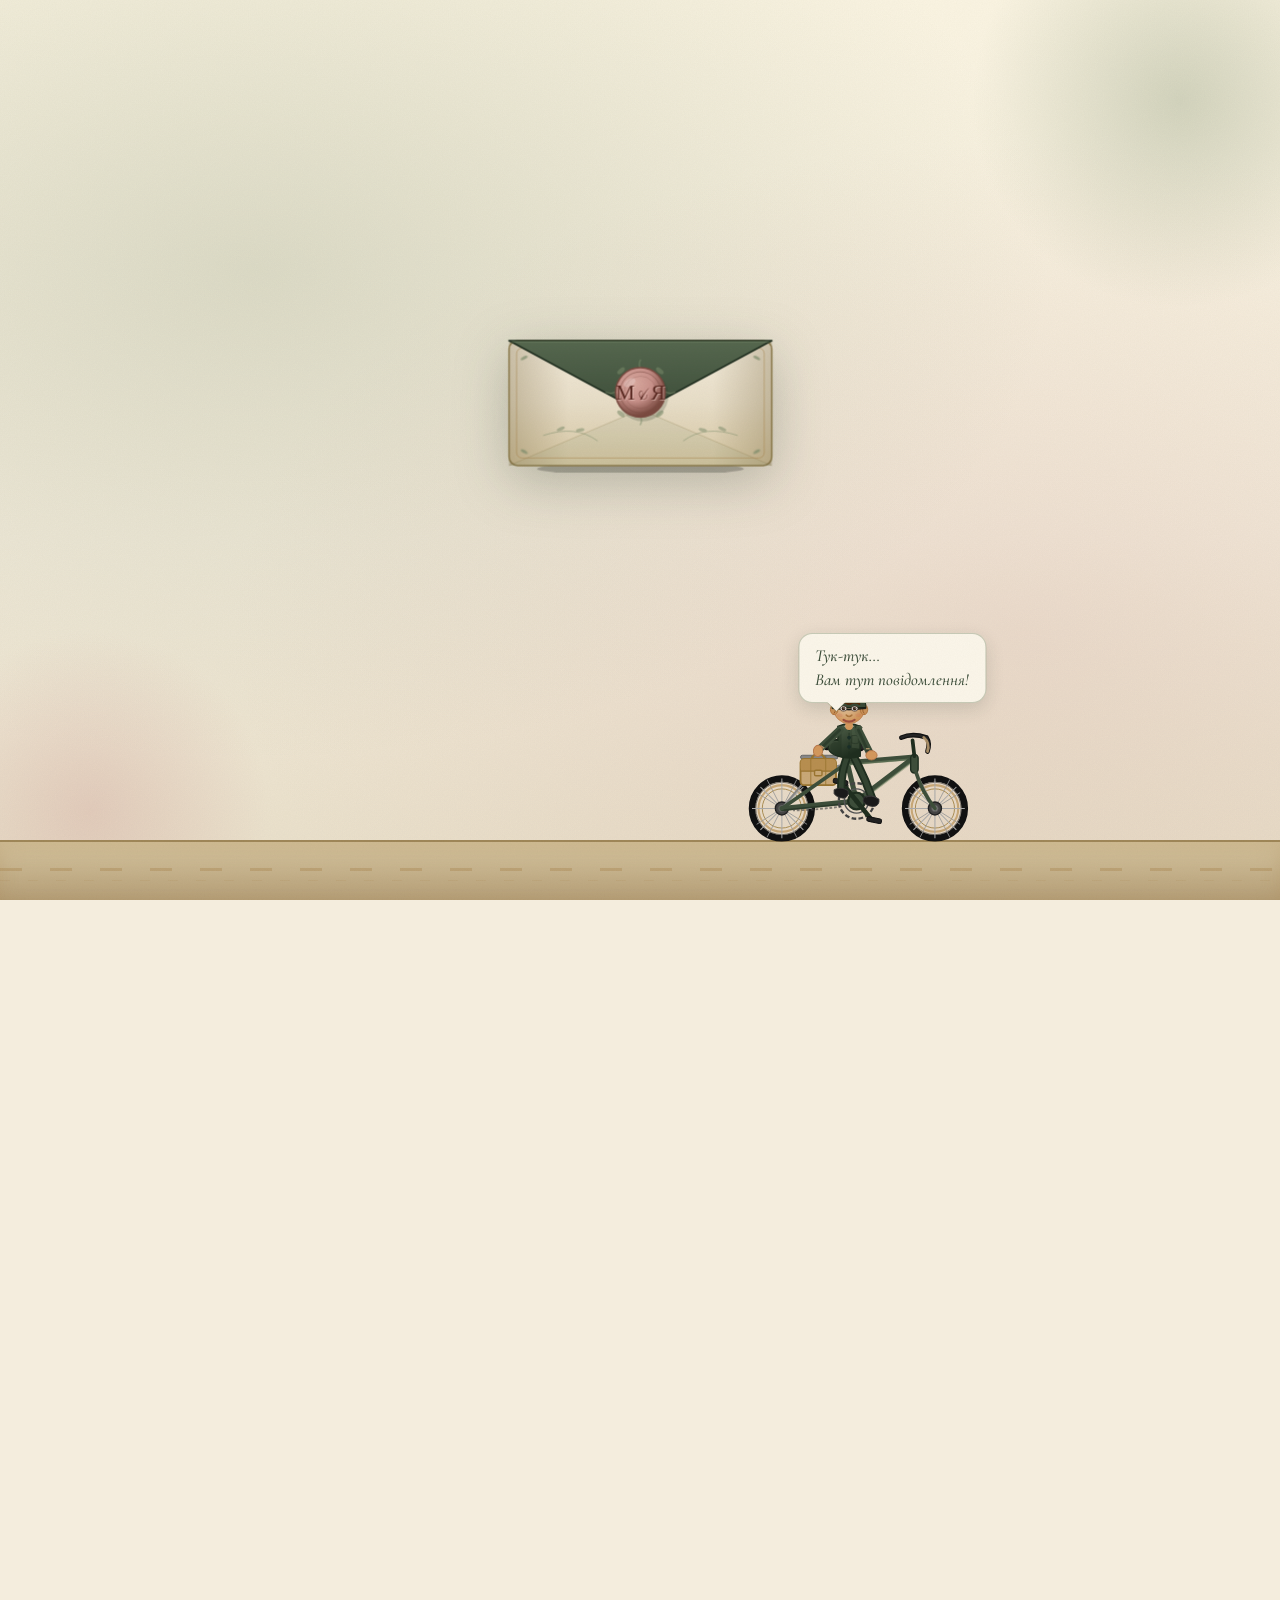
==== commit fe2ff61c: "Update index.html" ====
--- a/index.html
+++ b/index.html
@@ -390,7 +390,7 @@
 <!-- ═══ CEREMONY DETAILS ═══ -->
 <section id="details">
   <div class="container">
-    <h2 class="section-title">Деталі святкування</h2>
+    <h2 class="section-title">Деталі святування</h2>
     <div class="detail-cards">
 
       <div class="detail-card fade-up">
@@ -616,6 +616,21 @@
           <span class="field-error" id="attendingError"></span>
         </div>
 
+        <div class="form-group transfer-group" id="transferGroup" aria-hidden="true">
+          <label>Чи потрібен вам трансфер до ресторану?</label>
+          <div class="radio-row">
+            <div class="radio-opt">
+              <input type="radio" name="transfer" id="transferYes" value="yes">
+              <label for="transferYes">🚌 Так, потрібен</label>
+            </div>
+            <div class="radio-opt">
+              <input type="radio" name="transfer" id="transferNo" value="no">
+              <label for="transferNo">🚗 Ні, дякую</label>
+            </div>
+          </div>
+          <span class="field-error" id="transferError"></span>
+        </div>
+
         <div class="form-group">
           <label for="message">
             Повідомлення молодятам
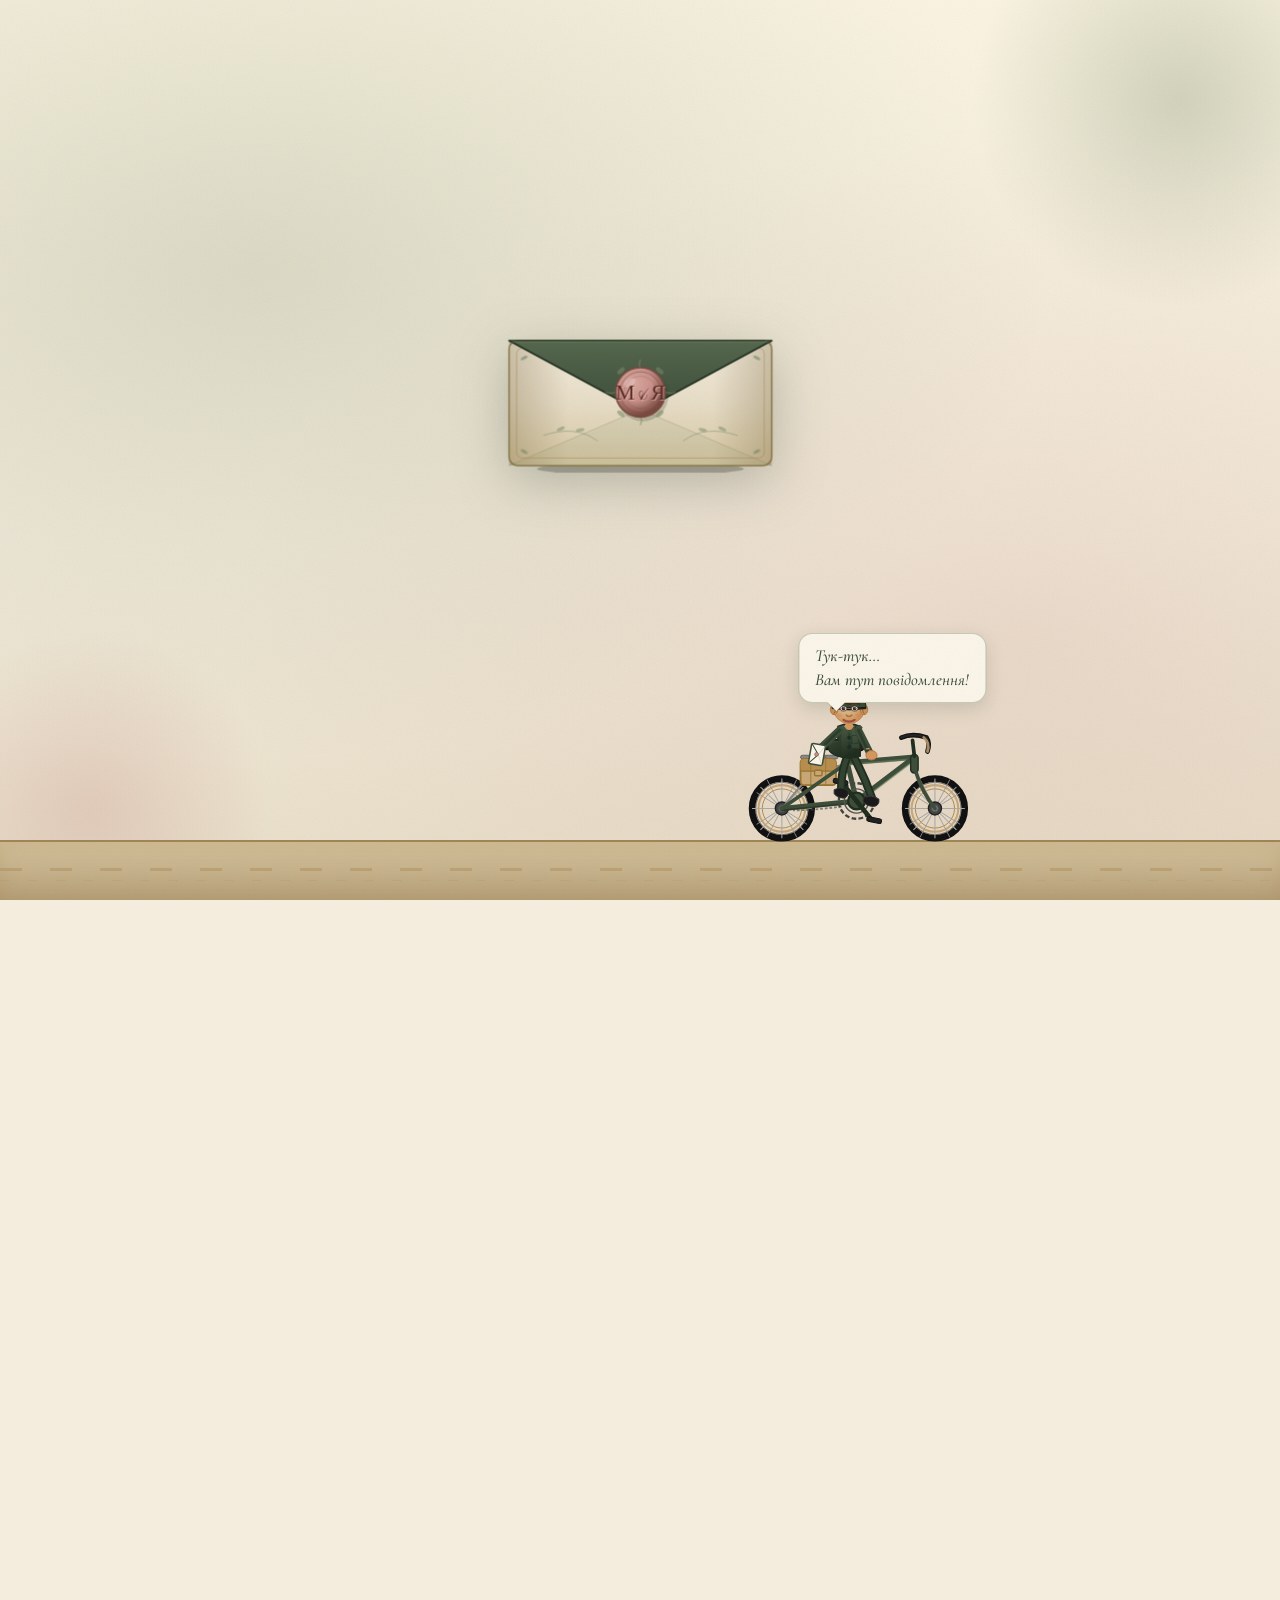
==== commit 5aef17d9: "Update index.html" ====
--- a/index.html
+++ b/index.html
@@ -390,7 +390,7 @@
 <!-- ═══ CEREMONY DETAILS ═══ -->
 <section id="details">
   <div class="container">
-    <h2 class="section-title">Деталі святування</h2>
+    <h2 class="section-title">Деталі святкування</h2>
     <div class="detail-cards">
 
       <div class="detail-card fade-up">
@@ -435,7 +435,7 @@
             <ellipse cx="54" cy="52" rx="3" ry="1.3" fill="#7A8B6A" stroke="none" transform="rotate(30 54 52)"/>
           </svg>
         </span>
-        <div class="detail-label">Вінчання</div>
+        <div class="detail-label">Таїнство Вінчання</div>
         <div class="detail-value">13:30</div>
         <div class="detail-sub">Храм Різдва Христового,<br>вул. Гетьмана Мазепи,<br>Івано-Франківськ</div>
       </div>
--- a/styles.css
+++ b/styles.css
@@ -744,6 +744,25 @@
 .rsvp-box::after  { bottom: 10px; right: 10px; transform: rotate(180deg); }
 
 .form-group { margin-bottom: 2.2rem; }
+
+/* Conditional transfer question — collapses smoothly */
+.transfer-group {
+  max-height: 0;
+  margin-bottom: 0;
+  opacity: 0;
+  overflow: hidden;
+  pointer-events: none;
+  transition:
+    max-height 0.45s cubic-bezier(0.22, 0.61, 0.36, 1),
+    opacity 0.35s ease,
+    margin-bottom 0.35s ease;
+}
+.transfer-group.is-visible {
+  max-height: 260px;
+  margin-bottom: 2.2rem;
+  opacity: 1;
+  pointer-events: auto;
+}
 .field-error {
   display: block;
   margin-top: 0.4rem;
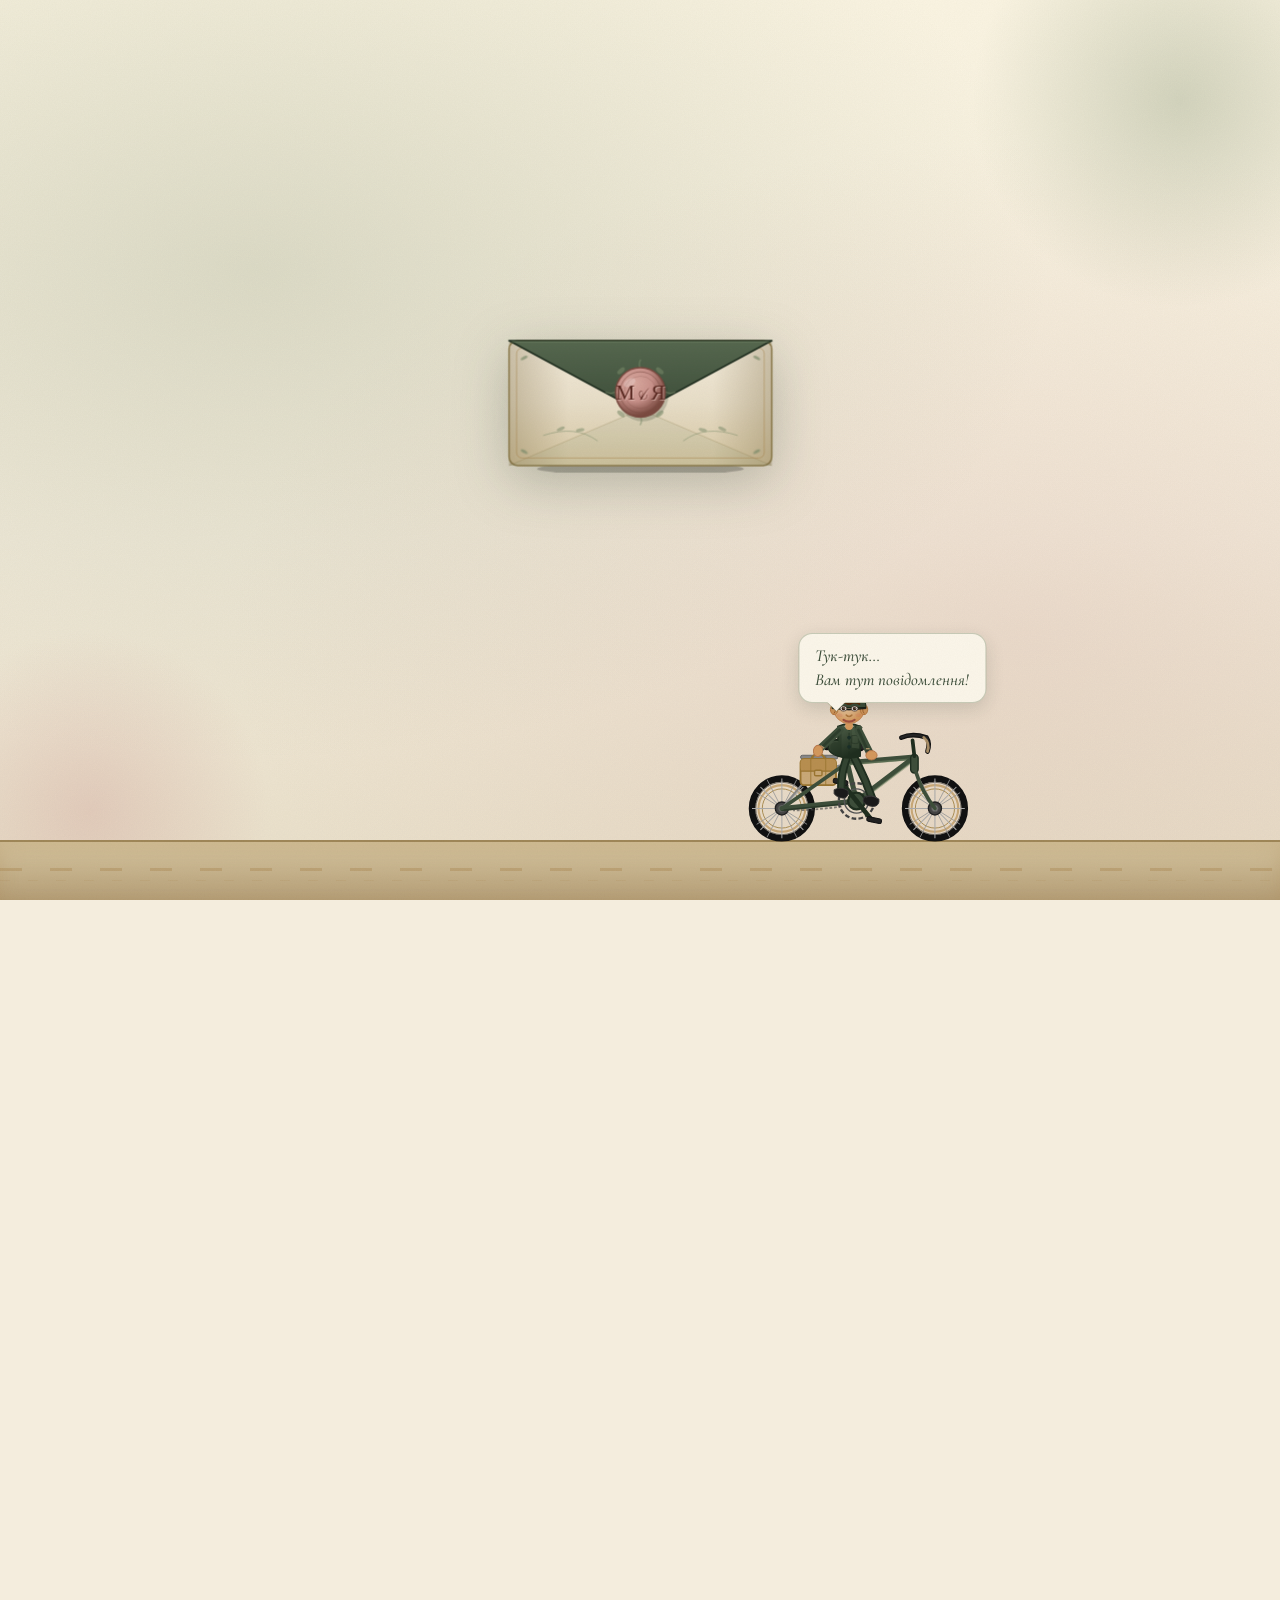
==== commit 3aaeb179: "Update index.html" ====
--- a/index.html
+++ b/index.html
@@ -640,7 +640,7 @@
         </div>
 
         <button type="submit" class="btn-submit">Надіслати ✉</button>
-        <p class="rsvp-note">Просимо відповісти до 1 серпня 2026 року</p>
+        <p class="rsvp-note">Просимо відповісти до 5 серпня 2026 року</p>
       </form>
 
       <div class="thank-you" id="thankYou">
